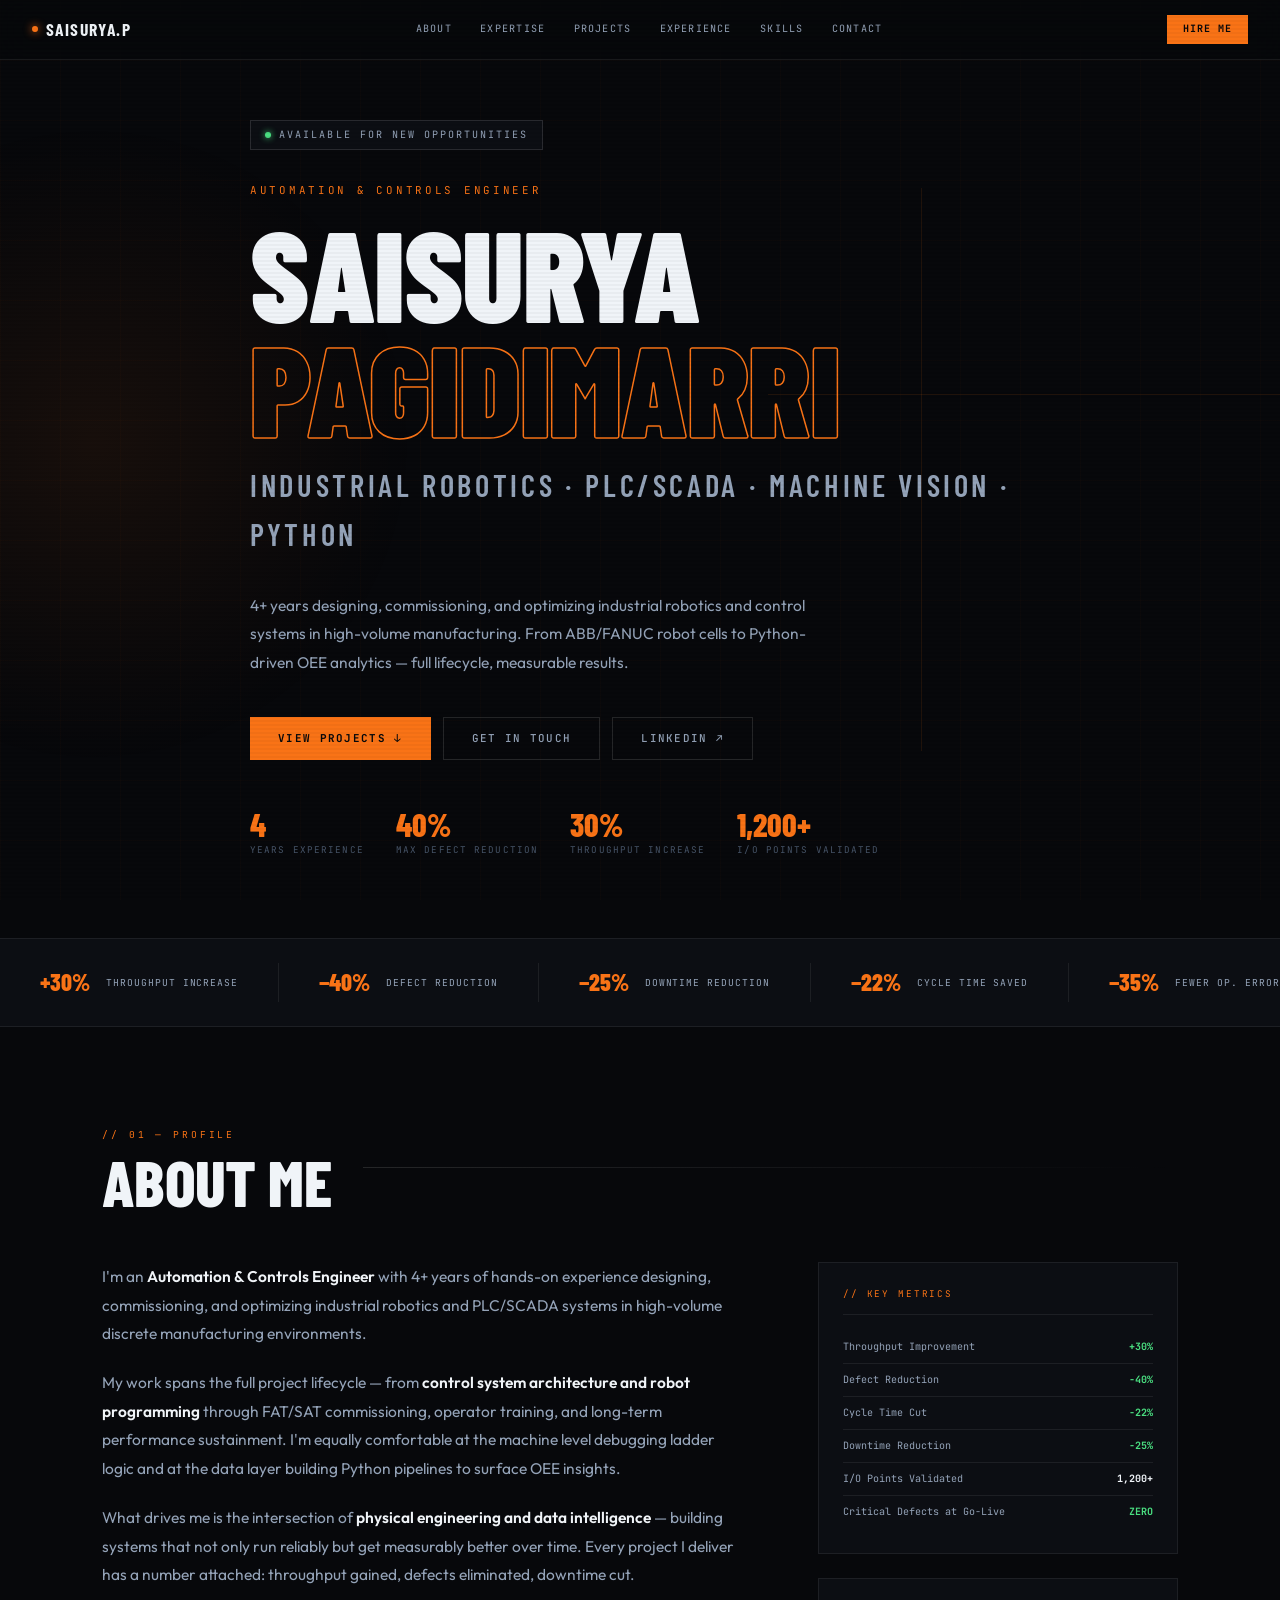
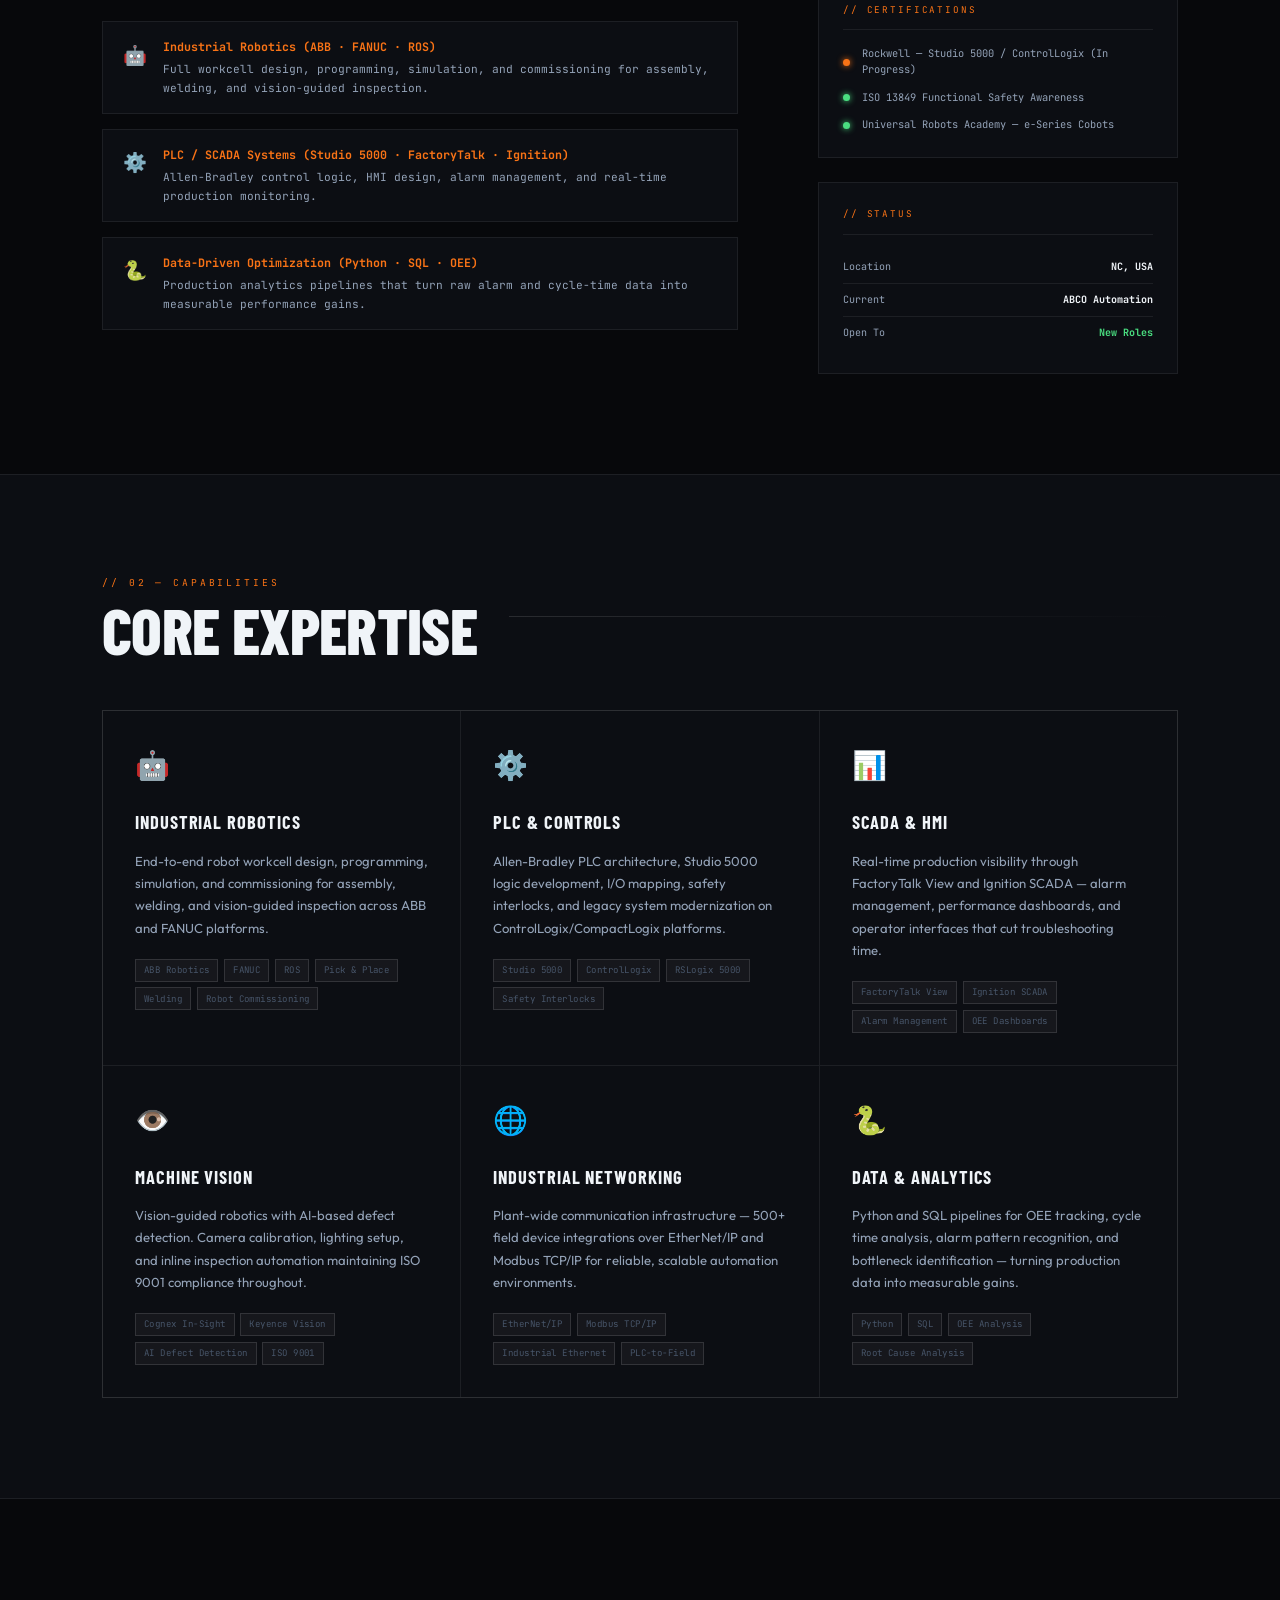
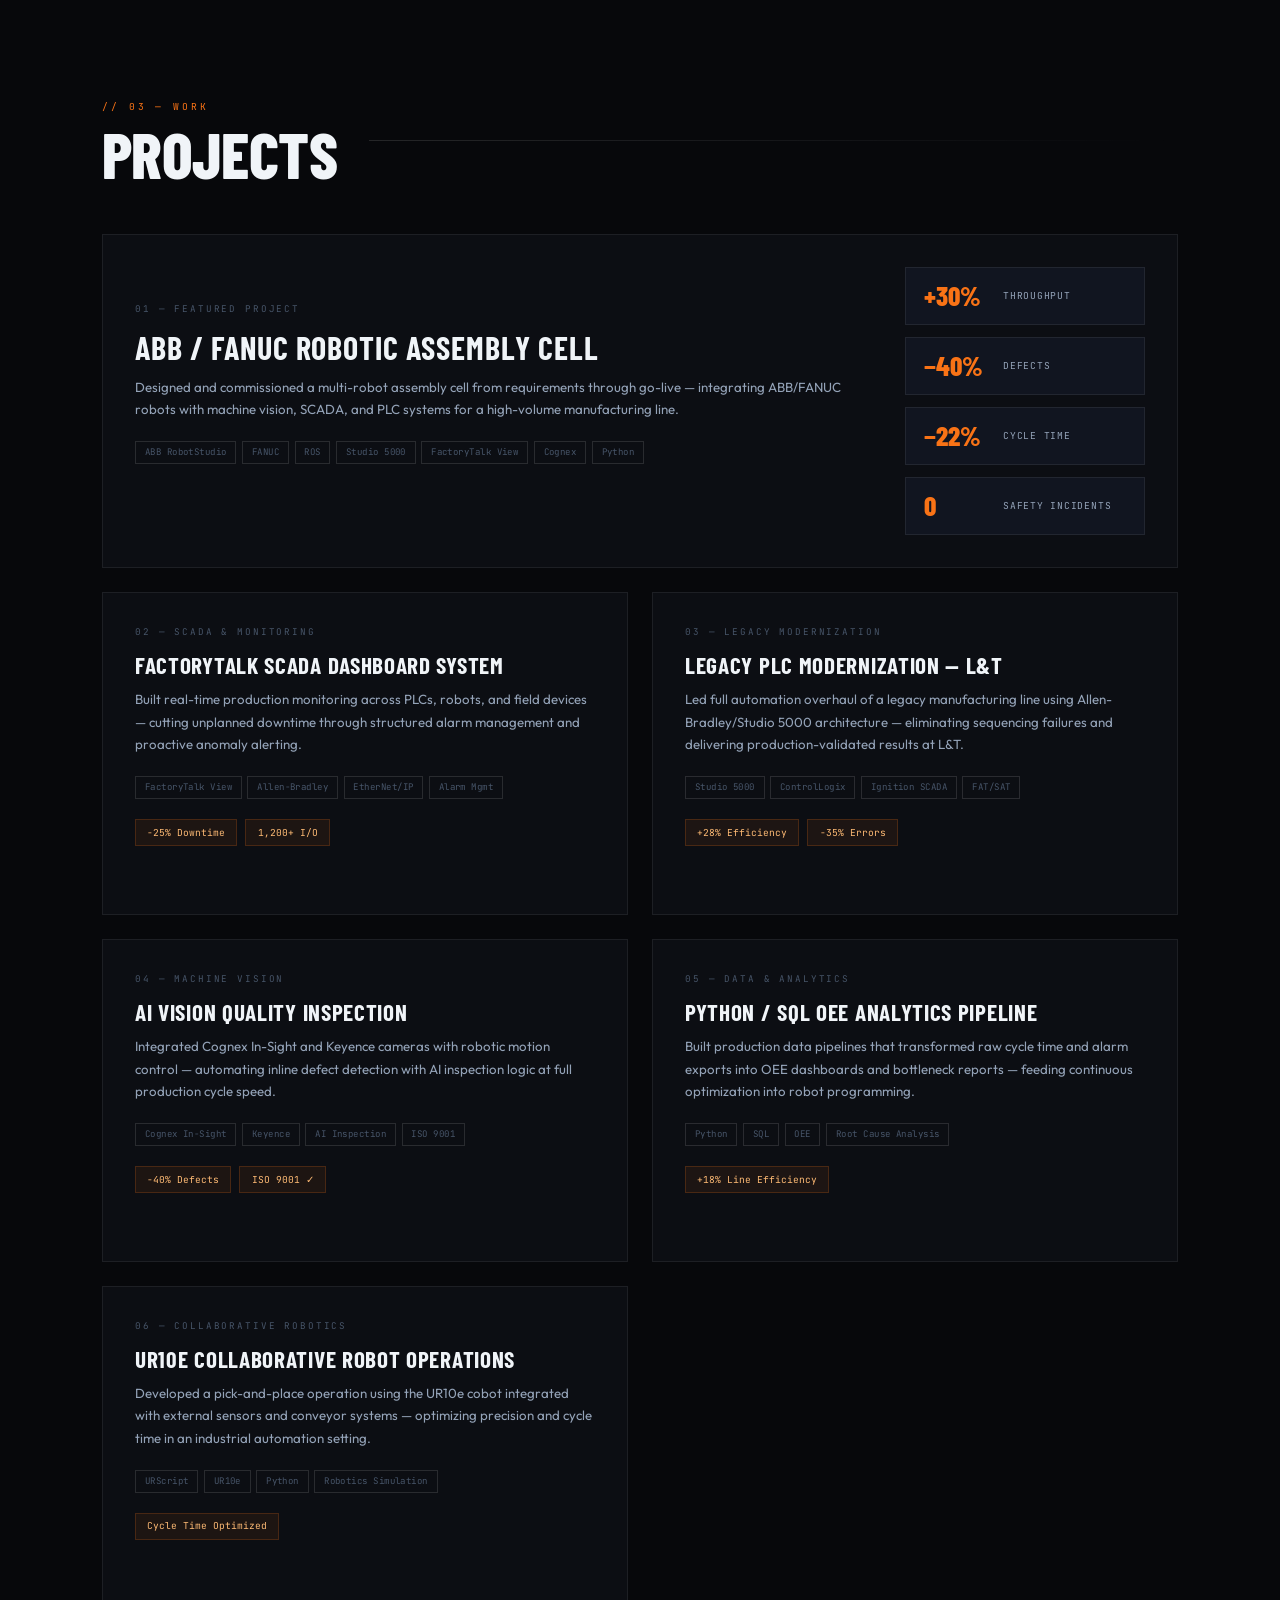
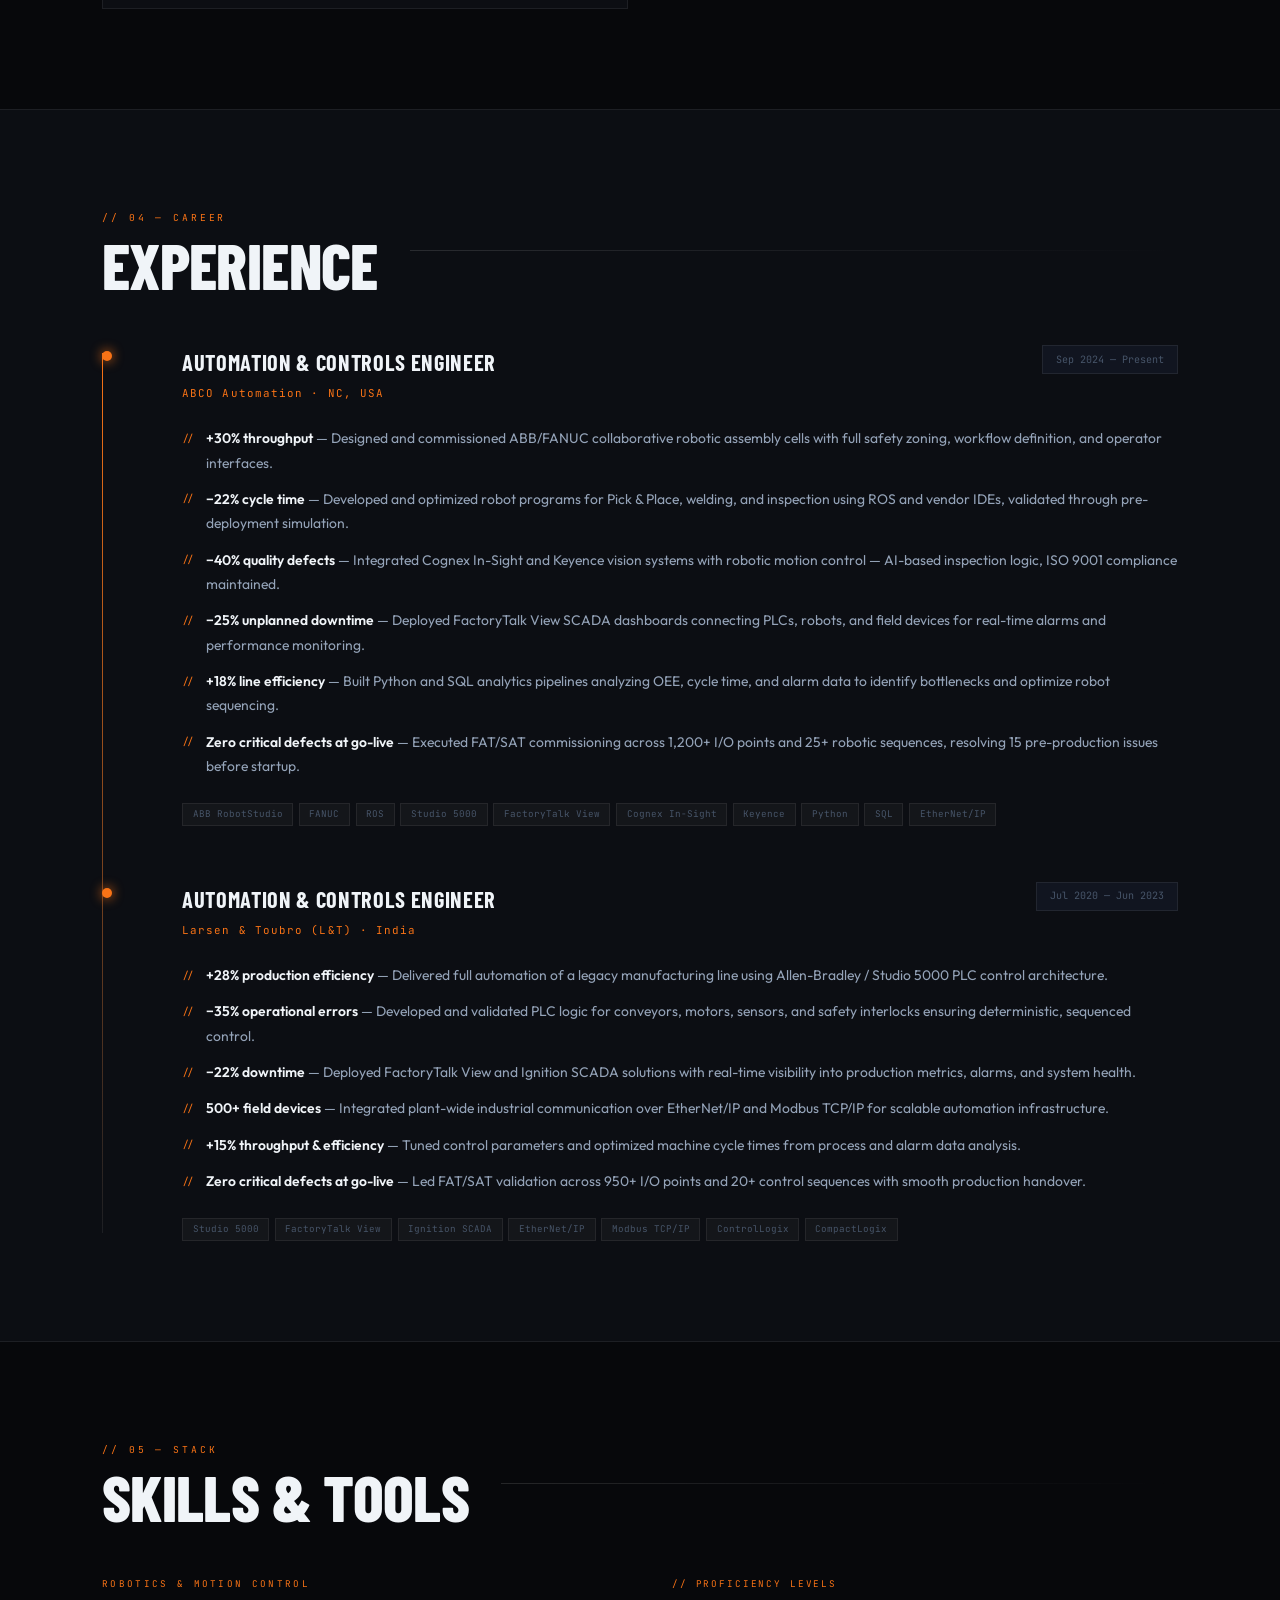
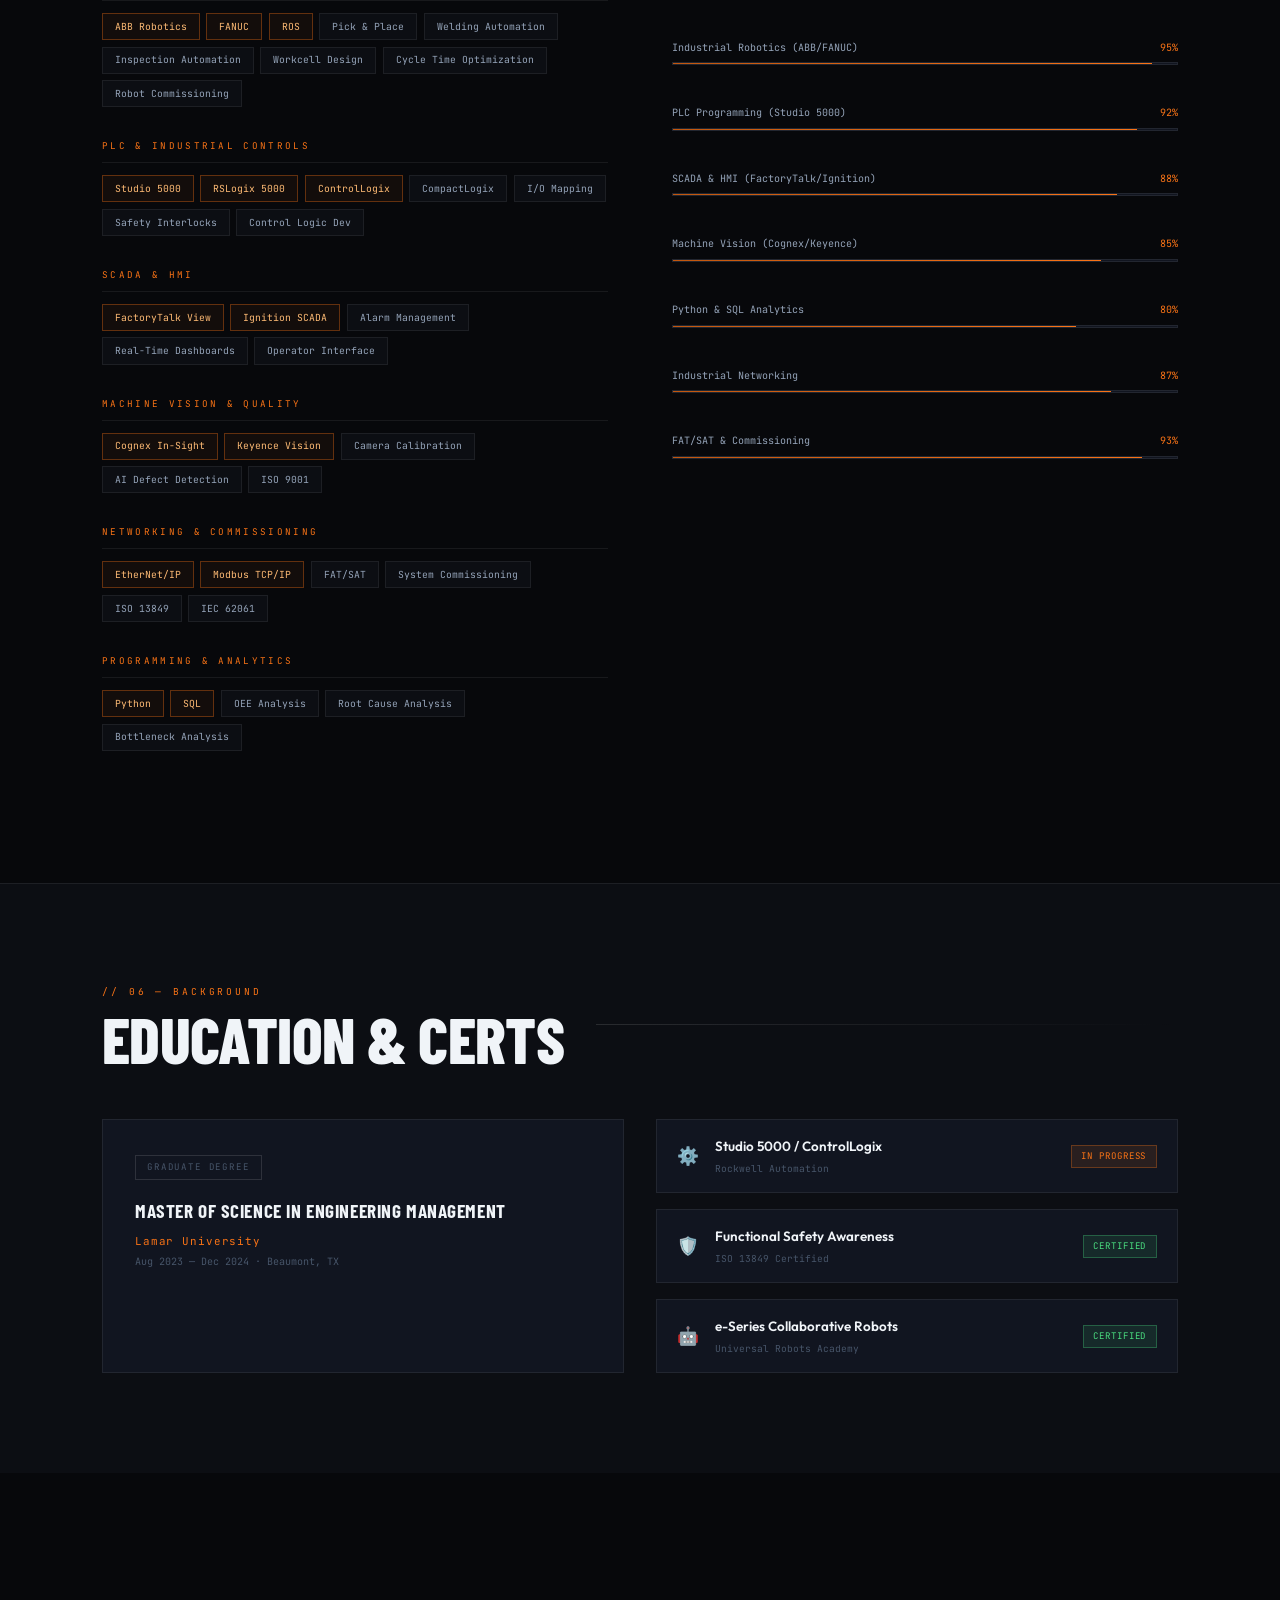
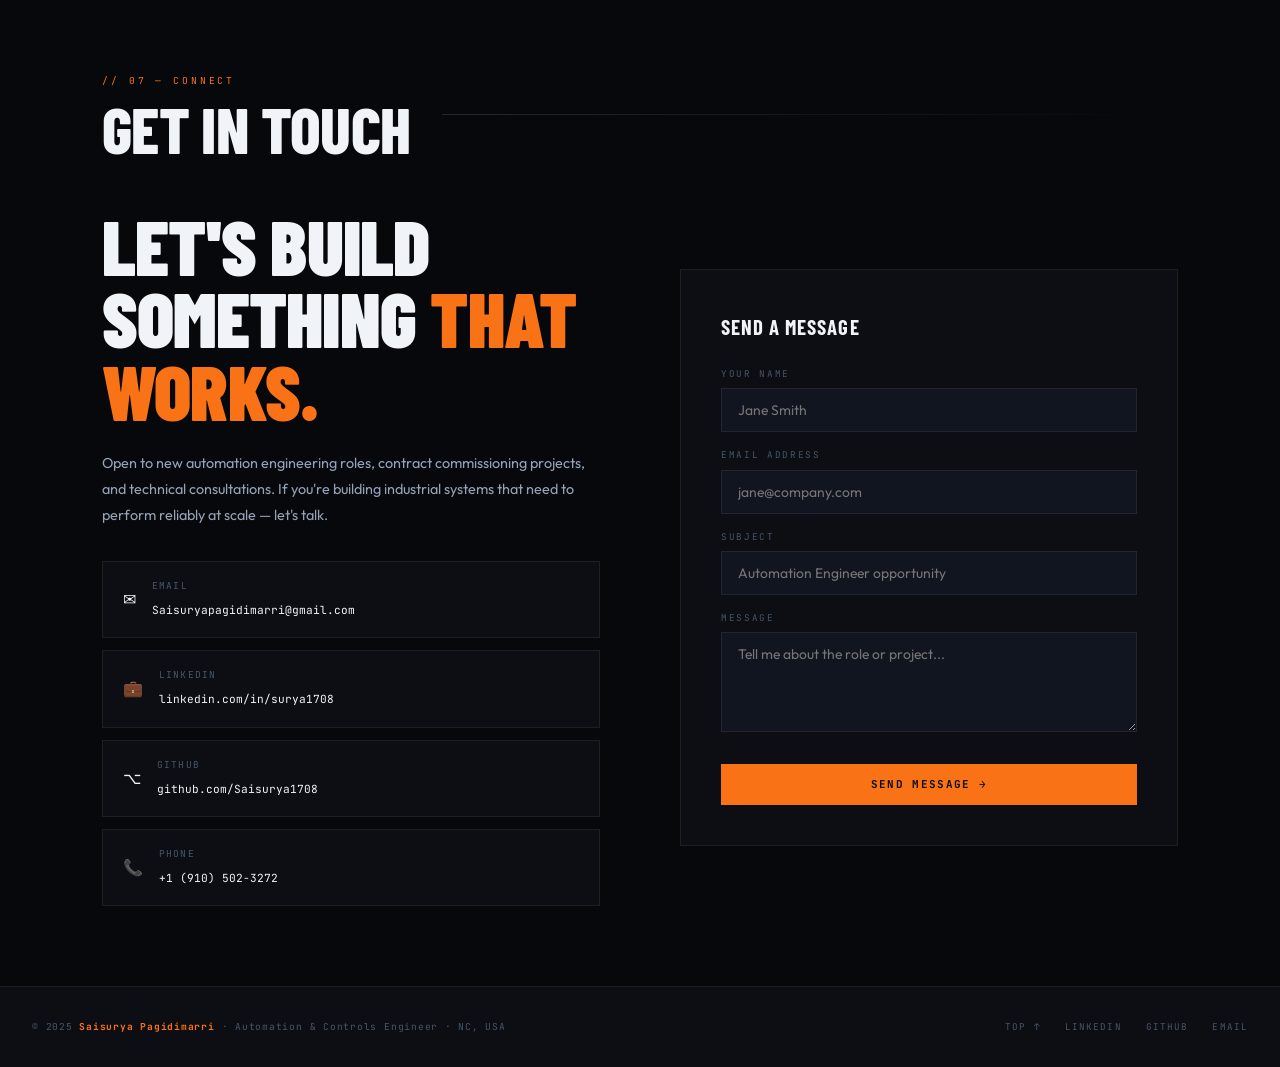
==== index.html @ 0fae312c "Add files via upload" ====
<!DOCTYPE html>
<html lang="en">
<head>
<meta charset="UTF-8">
<meta name="viewport" content="width=device-width, initial-scale=1.0">
<title>Saisurya Pagidimarri — Automation & Controls Engineer</title>
<link href="https://fonts.googleapis.com/css2?family=Barlow+Condensed:wght@300;400;600;700;800;900&family=Outfit:wght@300;400;500;600&family=JetBrains+Mono:wght@400;500;700&display=swap" rel="stylesheet">
<style>
:root{--bg:#07080b;--bg2:#0c0e13;--bg3:#111520;--border:rgba(255,255,255,0.07);--border2:rgba(255,255,255,0.12);--amber:#f97316;--amber-d:#c2570e;--amber-l:#fdba74;--cyan:#22d3ee;--green:#4ade80;--red:#f87171;--text:#f0f4f8;--text2:#94a3b8;--text3:#475569;--display:'Barlow Condensed',sans-serif;--body:'Outfit',sans-serif;--mono:'JetBrains Mono',monospace;--r:4px}
*,*::before,*::after{box-sizing:border-box;margin:0;padding:0}
html{scroll-behavior:smooth}
body{background:var(--bg);color:var(--text);font-family:var(--body);font-size:16px;line-height:1.6;overflow-x:hidden}
a{color:inherit;text-decoration:none}
body::after{content:'';position:fixed;inset:0;background:repeating-linear-gradient(0deg,transparent,transparent 2px,rgba(0,0,0,0.03) 2px,rgba(0,0,0,0.03) 4px);pointer-events:none;z-index:9999}
body::before{content:'';position:fixed;inset:0;background-image:linear-gradient(rgba(249,115,22,0.025) 1px,transparent 1px),linear-gradient(90deg,rgba(249,115,22,0.025) 1px,transparent 1px);background-size:60px 60px;pointer-events:none;z-index:0}

/* NAV */
.nav{position:fixed;top:0;left:0;right:0;z-index:1000;background:rgba(7,8,11,0.88);backdrop-filter:blur(16px);border-bottom:1px solid var(--border);padding:0 2rem;height:60px;display:flex;align-items:center;justify-content:space-between}
.nav-logo{font-family:var(--display);font-size:1.1rem;font-weight:700;letter-spacing:.08em;text-transform:uppercase;display:flex;align-items:center;gap:.5rem}
.nav-logo .dot{width:6px;height:6px;background:var(--amber);border-radius:50%;box-shadow:0 0 8px var(--amber);animation:pulse 2s infinite}
@keyframes pulse{0%,100%{opacity:1;box-shadow:0 0 8px var(--amber)}50%{opacity:.5;box-shadow:0 0 3px var(--amber)}}
.nav-links{display:flex;align-items:center;gap:.15rem;list-style:none}
.nav-links a{font-family:var(--mono);font-size:.63rem;letter-spacing:.12em;text-transform:uppercase;color:var(--text2);padding:.4rem .75rem;border:1px solid transparent;transition:all .2s}
.nav-links a:hover,.nav-links a.active{color:var(--amber);border-color:rgba(249,115,22,.3);background:rgba(249,115,22,.05)}
.nav-cta{font-family:var(--mono);font-size:.63rem;letter-spacing:.1em;text-transform:uppercase;padding:.4rem 1rem;background:var(--amber);color:var(--bg);font-weight:700;transition:background .2s}
.nav-cta:hover{background:var(--amber-l)}
.hamburger{display:none;flex-direction:column;gap:5px;cursor:pointer;padding:4px}
.hamburger span{display:block;width:22px;height:2px;background:var(--text2);transition:all .3s}

/* LAYOUT */
.section{position:relative;z-index:1}
.container{max-width:1140px;margin:0 auto;padding:0 2rem}

/* HERO */
#hero{min-height:100vh;display:flex;align-items:center;padding:120px 0 80px;position:relative;overflow:hidden}
.circuit-lines{position:absolute;inset:0;overflow:hidden;pointer-events:none}
.circuit-lines::before,.circuit-lines::after{content:'';position:absolute;background:var(--amber);opacity:.1}
.circuit-lines::before{width:1px;height:60%;right:28%;top:20%;animation:lg 3s ease-in-out infinite alternate}
.circuit-lines::after{height:1px;width:40%;right:0;top:42%;animation:lg2 4s ease-in-out infinite alternate}
@keyframes lg{from{height:20%;opacity:.05}to{height:60%;opacity:.14}}
@keyframes lg2{from{width:15%;opacity:.05}to{width:40%;opacity:.14}}
#hero::before{content:'';position:absolute;left:-20%;top:10%;width:700px;height:700px;background:radial-gradient(circle,rgba(249,115,22,.07) 0%,transparent 65%);pointer-events:none}
.hero-content{max-width:780px}
.hero-status{display:inline-flex;align-items:center;gap:.5rem;font-family:var(--mono);font-size:.63rem;letter-spacing:.2em;text-transform:uppercase;color:var(--text2);border:1px solid var(--border2);padding:.35rem .9rem;margin-bottom:2rem;background:var(--bg2);animation:fadeUp .6s ease both}
.status-dot{width:6px;height:6px;background:var(--green);border-radius:50%;box-shadow:0 0 6px var(--green);animation:pulse 2s infinite}
.hero-eyebrow{font-family:var(--mono);font-size:.68rem;letter-spacing:.25em;text-transform:uppercase;color:var(--amber);margin-bottom:1rem;animation:fadeUp .6s .1s ease both}
.hero-name{font-family:var(--display);font-size:clamp(3.8rem,10vw,8.5rem);font-weight:900;line-height:.9;letter-spacing:-.01em;text-transform:uppercase;margin-bottom:1rem;animation:fadeUp .6s .15s ease both}
.hero-name .outline{color:transparent;-webkit-text-stroke:1.5px var(--amber);display:block}
.hero-title{font-family:var(--display);font-size:clamp(1.2rem,3vw,1.9rem);font-weight:600;letter-spacing:.12em;text-transform:uppercase;color:var(--text2);margin-bottom:2rem;animation:fadeUp .6s .2s ease both}
.hero-desc{font-size:.97rem;color:var(--text2);max-width:560px;line-height:1.85;margin-bottom:2.5rem;animation:fadeUp .6s .25s ease both}
.hero-actions{display:flex;flex-wrap:wrap;gap:.75rem;margin-bottom:3rem;animation:fadeUp .6s .3s ease both}
.btn-primary{font-family:var(--mono);font-size:.68rem;letter-spacing:.12em;text-transform:uppercase;font-weight:700;padding:.75rem 1.75rem;background:var(--amber);color:var(--bg);border:none;cursor:pointer;transition:all .2s;display:inline-flex;align-items:center;gap:.5rem}
.btn-primary:hover{background:var(--amber-l);transform:translateY(-1px)}
.btn-outline{font-family:var(--mono);font-size:.68rem;letter-spacing:.12em;text-transform:uppercase;font-weight:500;padding:.75rem 1.75rem;background:transparent;color:var(--text2);border:1px solid var(--border2);cursor:pointer;transition:all .2s;display:inline-flex;align-items:center;gap:.5rem}
.btn-outline:hover{border-color:var(--amber);color:var(--amber)}
.hero-quick-stats{display:flex;flex-wrap:wrap;gap:2rem;animation:fadeUp .6s .35s ease both}
.quick-stat{display:flex;flex-direction:column}
.quick-stat .val{font-family:var(--display);font-size:2rem;font-weight:800;color:var(--amber);line-height:1}
.quick-stat .lbl{font-family:var(--mono);font-size:.58rem;letter-spacing:.12em;text-transform:uppercase;color:var(--text3);margin-top:.2rem}

/* TICKER */
.metrics-ticker{background:var(--bg2);border-top:1px solid var(--border);border-bottom:1px solid var(--border);padding:1.5rem 0;overflow:hidden;position:relative;z-index:1}
.ticker-track{display:flex;gap:0;animation:ticker 28s linear infinite;width:max-content}
.ticker-item{display:flex;align-items:center;gap:1rem;padding:0 2.5rem;border-right:1px solid var(--border);white-space:nowrap}
.ticker-item .t-val{font-family:var(--display);font-size:1.5rem;font-weight:800;color:var(--amber)}
.ticker-item .t-label{font-family:var(--mono);font-size:.6rem;letter-spacing:.1em;text-transform:uppercase;color:var(--text2)}
@keyframes ticker{from{transform:translateX(0)}to{transform:translateX(-50%)}}

/* SECTION CHROME */
.sec-header{margin-bottom:3rem;display:flex;align-items:flex-end;justify-content:space-between;gap:2rem;flex-wrap:wrap}
.sec-label{font-family:var(--mono);font-size:.6rem;letter-spacing:.3em;text-transform:uppercase;color:var(--amber);margin-bottom:.5rem}
.sec-title{font-family:var(--display);font-size:clamp(2.2rem,5vw,4rem);font-weight:800;text-transform:uppercase;letter-spacing:-.01em;line-height:1}
.sec-rule{flex:1;height:1px;background:linear-gradient(to right,var(--border2),transparent);min-width:40px;align-self:center;margin-bottom:.3rem}

/* ABOUT */
#about{padding:100px 0}
.about-grid{display:grid;grid-template-columns:1fr 360px;gap:5rem;align-items:start}
.about-body p{color:var(--text2);line-height:1.85;font-size:.97rem;margin-bottom:1.25rem}
.about-body p strong{color:var(--text);font-weight:600}
.about-highlights{display:flex;flex-direction:column;gap:.9rem;margin-top:2rem}
.highlight-item{display:flex;align-items:flex-start;gap:1rem;padding:1rem 1.25rem;border:1px solid var(--border);background:var(--bg2);transition:border-color .2s}
.highlight-item:hover{border-color:rgba(249,115,22,.3)}
.h-icon{font-size:1.2rem;flex-shrink:0;margin-top:.1rem}
.h-text{font-family:var(--mono);font-size:.7rem;color:var(--text2);line-height:1.65}
.h-text strong{color:var(--amber);display:block;margin-bottom:.2rem;font-size:.73rem}
.about-sidebar{display:flex;flex-direction:column;gap:1.5rem}
.sidebar-card{border:1px solid var(--border);background:var(--bg2);padding:1.5rem}
.sidebar-card-title{font-family:var(--mono);font-size:.58rem;letter-spacing:.2em;text-transform:uppercase;color:var(--amber);margin-bottom:1rem;padding-bottom:.75rem;border-bottom:1px solid var(--border)}
.sidebar-stat-row{display:flex;justify-content:space-between;align-items:center;padding:.5rem 0;border-bottom:1px solid var(--border)}
.sidebar-stat-row:last-child{border-bottom:none}
.stat-name{font-family:var(--mono);font-size:.63rem;color:var(--text2)}
.stat-val{font-family:var(--mono);font-size:.63rem;color:var(--text);font-weight:700}
.stat-val.good{color:var(--green)}
.cert-list{display:flex;flex-direction:column;gap:.75rem}
.cert-item{display:flex;align-items:center;gap:.75rem;font-family:var(--mono);font-size:.65rem;color:var(--text2);line-height:1.5}
.cert-dot{width:7px;height:7px;border-radius:50%;flex-shrink:0}
.cert-dot.live{background:var(--green);box-shadow:0 0 6px var(--green)}
.cert-dot.pending{background:var(--amber);box-shadow:0 0 6px var(--amber);animation:pulse 2s infinite}

/* EXPERTISE */
#expertise{padding:100px 0;background:var(--bg2);border-top:1px solid var(--border);border-bottom:1px solid var(--border)}
.expertise-grid{display:grid;grid-template-columns:repeat(3,1fr);gap:1px;background:var(--border);border:1px solid var(--border)}
.exp-card{background:var(--bg2);padding:2rem;transition:background .3s;position:relative;overflow:hidden;cursor:default}
.exp-card::before{content:'';position:absolute;top:0;left:0;right:0;height:2px;background:var(--amber);transform:scaleX(0);transform-origin:left;transition:transform .4s ease}
.exp-card:hover{background:var(--bg3)}
.exp-card:hover::before{transform:scaleX(1)}
.exp-icon{font-size:1.75rem;margin-bottom:1.25rem;display:block}
.exp-title{font-family:var(--display);font-size:1.15rem;font-weight:700;letter-spacing:.05em;text-transform:uppercase;margin-bottom:.75rem;color:var(--text)}
.exp-body{font-size:.82rem;color:var(--text2);line-height:1.7;margin-bottom:1.25rem}
.exp-tags{display:flex;flex-wrap:wrap;gap:.35rem}
.etag{font-family:var(--mono);font-size:.57rem;letter-spacing:.05em;padding:.2rem .5rem;background:rgba(255,255,255,.04);border:1px solid var(--border2);color:var(--text3);transition:all .2s}
.exp-card:hover .etag{border-color:rgba(249,115,22,.25);color:var(--amber-l)}

/* PROJECTS */
#projects{padding:100px 0}
.projects-grid{display:grid;grid-template-columns:repeat(2,1fr);gap:1.5rem}
.projects-grid .proj-featured{grid-column:1/-1}
.proj-card{border:1px solid var(--border);background:var(--bg2);overflow:hidden;cursor:pointer;transition:border-color .3s,transform .3s;position:relative}
.proj-card:hover{border-color:rgba(249,115,22,.4);transform:translateY(-2px)}
.proj-card-inner{padding:2rem}
.proj-featured .proj-card-inner{display:grid;grid-template-columns:1fr 240px;gap:3rem;align-items:center}
.proj-num{font-family:var(--mono);font-size:.58rem;letter-spacing:.2em;text-transform:uppercase;color:var(--text3);margin-bottom:.75rem}
.proj-title{font-family:var(--display);font-size:1.45rem;font-weight:700;text-transform:uppercase;letter-spacing:.03em;margin-bottom:.6rem;color:var(--text);line-height:1.15}
.proj-featured .proj-title{font-size:2rem}
.proj-desc{font-size:.83rem;color:var(--text2);line-height:1.7;margin-bottom:1.25rem}
.proj-tags{display:flex;flex-wrap:wrap;gap:.35rem;margin-bottom:1.25rem}
.ptag{font-family:var(--mono);font-size:.57rem;padding:.2rem .55rem;border:1px solid var(--border2);color:var(--text3);letter-spacing:.05em}
.proj-metrics{display:flex;flex-wrap:wrap;gap:.5rem}
.pmetric{font-family:var(--mono);font-size:.6rem;padding:.3rem .7rem;background:rgba(249,115,22,.07);border:1px solid rgba(249,115,22,.2);color:var(--amber-l)}
.proj-arrow{font-family:var(--mono);font-size:.63rem;color:var(--amber);display:flex;align-items:center;gap:.4rem;margin-top:1.25rem;opacity:0;transition:opacity .2s,gap .2s}
.proj-card:hover .proj-arrow{opacity:1;gap:.7rem}
.proj-featured-stats{display:flex;flex-direction:column;gap:.75rem}
.feat-stat{padding:.9rem 1.1rem;border:1px solid var(--border);background:var(--bg3);display:flex;align-items:center;gap:.9rem}
.feat-stat .fs-val{font-family:var(--display);font-size:1.7rem;font-weight:800;color:var(--amber);line-height:1;min-width:65px}
.feat-stat .fs-label{font-family:var(--mono);font-size:.6rem;letter-spacing:.08em;text-transform:uppercase;color:var(--text2)}

/* MODAL */
.modal-overlay{position:fixed;inset:0;background:rgba(7,8,11,.92);backdrop-filter:blur(8px);z-index:2000;display:flex;align-items:center;justify-content:center;padding:2rem;opacity:0;pointer-events:none;transition:opacity .3s}
.modal-overlay.open{opacity:1;pointer-events:all}
.modal{background:var(--bg2);border:1px solid var(--border2);max-width:800px;width:100%;max-height:90vh;overflow-y:auto;position:relative;transform:translateY(20px);transition:transform .3s}
.modal-overlay.open .modal{transform:translateY(0)}
.modal-header{padding:2rem 2rem 1.5rem;border-bottom:1px solid var(--border);position:sticky;top:0;background:var(--bg2);z-index:10;display:flex;align-items:flex-start;justify-content:space-between;gap:1rem}
.modal-close{font-family:var(--mono);font-size:.63rem;letter-spacing:.1em;text-transform:uppercase;color:var(--text2);background:transparent;border:1px solid var(--border2);padding:.4rem .8rem;cursor:pointer;transition:all .2s;flex-shrink:0}
.modal-close:hover{border-color:var(--amber);color:var(--amber)}
.modal-body{padding:2rem}
.modal-section{margin-bottom:2rem}
.modal-section-label{font-family:var(--mono);font-size:.58rem;letter-spacing:.25em;text-transform:uppercase;color:var(--amber);margin-bottom:.75rem;padding-bottom:.5rem;border-bottom:1px solid var(--border)}
.modal-section p{font-size:.86rem;color:var(--text2);line-height:1.85}
.modal-section ul{list-style:none;display:flex;flex-direction:column;gap:.6rem}
.modal-section ul li{font-size:.84rem;color:var(--text2);line-height:1.72;padding-left:1.25rem;position:relative}
.modal-section ul li::before{content:'▸';position:absolute;left:0;color:var(--amber);font-size:.73rem}
.modal-section ul li strong{color:var(--text)}
.modal-metrics{display:flex;flex-wrap:wrap;gap:.75rem}
.m-metric{padding:.75rem 1.2rem;border:1px solid var(--border);background:var(--bg3);text-align:center}
.m-metric .mv{font-family:var(--display);font-size:1.75rem;font-weight:800;color:var(--amber);line-height:1;display:block}
.m-metric .ml{font-family:var(--mono);font-size:.57rem;letter-spacing:.08em;text-transform:uppercase;color:var(--text2);margin-top:.3rem;display:block}
.modal-tags{display:flex;flex-wrap:wrap;gap:.4rem}
.mtag{font-family:var(--mono);font-size:.6rem;padding:.3rem .7rem;border:1px solid rgba(249,115,22,.25);color:var(--amber-l);background:rgba(249,115,22,.05)}

/* EXPERIENCE */
#experience{padding:100px 0;background:var(--bg2);border-top:1px solid var(--border);border-bottom:1px solid var(--border)}
.exp-timeline{position:relative;padding-left:2rem}
.exp-timeline::before{content:'';position:absolute;left:0;top:8px;bottom:8px;width:1px;background:linear-gradient(to bottom,var(--amber),var(--border))}
.exp-entry{position:relative;margin-bottom:3.5rem;padding-left:3rem}
.exp-entry:last-child{margin-bottom:0}
.exp-entry::before{content:'';position:absolute;left:-2rem;top:.4rem;width:10px;height:10px;background:var(--amber);border-radius:50%;box-shadow:0 0 12px var(--amber)}
.exp-entry-header{display:flex;align-items:flex-start;justify-content:space-between;gap:2rem;flex-wrap:wrap;margin-bottom:1.5rem}
.exp-role{font-family:var(--display);font-size:1.4rem;font-weight:700;text-transform:uppercase;letter-spacing:.03em;color:var(--text)}
.exp-company{font-family:var(--mono);font-size:.68rem;color:var(--amber);letter-spacing:.1em;margin-top:.25rem}
.exp-period{font-family:var(--mono);font-size:.63rem;color:var(--text3);white-space:nowrap;padding:.35rem .8rem;border:1px solid var(--border);background:var(--bg3);align-self:flex-start}
.exp-bullets{list-style:none;display:flex;flex-direction:column;gap:.75rem;margin-bottom:1.5rem}
.exp-bullets li{font-size:.87rem;color:var(--text2);line-height:1.75;padding-left:1.5rem;position:relative}
.exp-bullets li::before{content:'//';position:absolute;left:0;color:var(--amber);font-family:var(--mono);font-size:.63rem;top:.22rem}
.exp-bullets li strong{color:var(--text);font-weight:600}
.exp-tools{display:flex;flex-wrap:wrap;gap:.35rem}
.etool{font-family:var(--mono);font-size:.58rem;padding:.2rem .6rem;background:rgba(255,255,255,.03);border:1px solid var(--border);color:var(--text3)}

/* SKILLS */
#skills{padding:100px 0}
.skills-layout{display:grid;grid-template-columns:1fr 1fr;gap:4rem}
.skill-group{margin-bottom:2rem}
.skill-group-title{font-family:var(--mono);font-size:.58rem;letter-spacing:.25em;text-transform:uppercase;color:var(--amber);margin-bottom:.75rem;padding-bottom:.5rem;border-bottom:1px solid var(--border)}
.skill-pills{display:flex;flex-wrap:wrap;gap:.4rem}
.spill{font-family:var(--mono);font-size:.61rem;padding:.3rem .75rem;border:1px solid var(--border);color:var(--text2);background:var(--bg2);transition:all .2s;cursor:default}
.spill:hover,.spill.core{border-color:rgba(249,115,22,.35);color:var(--amber-l);background:rgba(249,115,22,.05)}
.skills-right{display:flex;flex-direction:column;gap:1.5rem}
.bar-skill{}
.bar-label{display:flex;justify-content:space-between;font-family:var(--mono);font-size:.63rem;color:var(--text2);margin-bottom:.4rem}
.bar-label span{color:var(--amber)}
.bar-track{height:3px;background:var(--bg3);border:1px solid var(--border);overflow:hidden}
.bar-fill{height:100%;background:linear-gradient(to right,var(--amber-d),var(--amber));width:0;transition:width 1.5s cubic-bezier(.22,1,.36,1)}

/* EDUCATION */
#education{padding:100px 0;background:var(--bg2);border-top:1px solid var(--border)}
.edu-grid{display:grid;grid-template-columns:1fr 1fr;gap:2rem}
.edu-card{border:1px solid var(--border);background:var(--bg3);padding:2rem;transition:border-color .3s}
.edu-card:hover{border-color:rgba(249,115,22,.3)}
.edu-badge{font-family:var(--mono);font-size:.57rem;letter-spacing:.2em;text-transform:uppercase;padding:.25rem .7rem;border:1px solid var(--border2);color:var(--text3);display:inline-block;margin-bottom:1rem}
.edu-degree{font-family:var(--display);font-size:1.2rem;font-weight:700;text-transform:uppercase;letter-spacing:.03em;margin-bottom:.4rem}
.edu-school{font-family:var(--mono);font-size:.68rem;color:var(--amber);letter-spacing:.08em;margin-bottom:.25rem}
.edu-date{font-family:var(--mono);font-size:.63rem;color:var(--text3)}
.cert-cards{display:flex;flex-direction:column;gap:1rem}
.cert-card{display:flex;align-items:center;gap:1rem;border:1px solid var(--border);padding:1rem 1.25rem;background:var(--bg3);transition:border-color .3s}
.cert-card:hover{border-color:rgba(249,115,22,.3)}
.cert-icon{font-size:1.1rem;flex-shrink:0}
.cert-info{flex:1}
.cert-name{font-size:.84rem;font-weight:600;color:var(--text);margin-bottom:.2rem}
.cert-meta{font-family:var(--mono);font-size:.6rem;color:var(--text3)}
.cert-status{font-family:var(--mono);font-size:.57rem;letter-spacing:.1em;text-transform:uppercase;padding:.2rem .6rem}
.cert-status.live{background:rgba(74,222,128,.1);border:1px solid rgba(74,222,128,.3);color:var(--green)}
.cert-status.in-progress{background:rgba(249,115,22,.1);border:1px solid rgba(249,115,22,.3);color:var(--amber)}

/* CONTACT */
#contact{padding:100px 0 80px}
.contact-grid{display:grid;grid-template-columns:1fr 1fr;gap:5rem;align-items:center}
.contact-headline{font-family:var(--display);font-size:clamp(2.8rem,6vw,4.8rem);font-weight:900;text-transform:uppercase;line-height:.95;letter-spacing:-.01em;margin-bottom:1.5rem}
.contact-headline .hl{color:var(--amber)}
.contact-body{font-size:.9rem;color:var(--text2);line-height:1.8;margin-bottom:2rem}
.contact-links{display:flex;flex-direction:column;gap:.75rem}
.contact-link{display:flex;align-items:center;gap:1rem;padding:1rem 1.25rem;border:1px solid var(--border);background:var(--bg2);transition:all .2s}
.contact-link:hover{border-color:rgba(249,115,22,.4);background:rgba(249,115,22,.04)}
.cl-icon{font-size:1rem;flex-shrink:0}
.cl-label{font-family:var(--mono);font-size:.6rem;letter-spacing:.12em;text-transform:uppercase;color:var(--text3);display:block;margin-bottom:.15rem}
.cl-val{font-family:var(--mono);font-size:.7rem;color:var(--text)}
.cl-arrow{margin-left:auto;color:var(--amber);opacity:0;transition:opacity .2s;font-size:.85rem}
.contact-link:hover .cl-arrow{opacity:1}
.contact-right{border:1px solid var(--border);background:var(--bg2);padding:2.5rem}
.contact-form-title{font-family:var(--display);font-size:1.3rem;font-weight:700;text-transform:uppercase;letter-spacing:.05em;margin-bottom:1.5rem}
.form-row{margin-bottom:1rem}
.form-row label{font-family:var(--mono);font-size:.58rem;letter-spacing:.18em;text-transform:uppercase;color:var(--text3);display:block;margin-bottom:.4rem}
.form-row input,.form-row textarea{width:100%;background:var(--bg3);border:1px solid var(--border);color:var(--text);font-family:var(--body);font-size:.87rem;padding:.75rem 1rem;outline:none;transition:border-color .2s;resize:vertical}
.form-row input:focus,.form-row textarea:focus{border-color:rgba(249,115,22,.4)}
.form-row textarea{min-height:100px}
.form-submit{width:100%;font-family:var(--mono);font-size:.68rem;letter-spacing:.12em;text-transform:uppercase;font-weight:700;padding:.85rem;background:var(--amber);color:var(--bg);border:none;cursor:pointer;transition:background .2s;margin-top:.5rem}
.form-submit:hover{background:var(--amber-l)}

/* FOOTER */
footer{border-top:1px solid var(--border);padding:2rem;display:flex;align-items:center;justify-content:space-between;flex-wrap:wrap;gap:1rem;background:var(--bg2);position:relative;z-index:1}
.footer-left{font-family:var(--mono);font-size:.6rem;color:var(--text3);letter-spacing:.08em}
.footer-left strong{color:var(--amber)}
.footer-right{display:flex;gap:1.5rem}
.footer-right a{font-family:var(--mono);font-size:.58rem;letter-spacing:.12em;text-transform:uppercase;color:var(--text3);transition:color .2s}
.footer-right a:hover{color:var(--amber)}

/* ANIMATIONS */
@keyframes fadeUp{from{opacity:0;transform:translateY(24px)}to{opacity:1;transform:translateY(0)}}
.reveal{opacity:0;transform:translateY(30px);transition:opacity .7s ease,transform .7s ease}
.reveal.visible{opacity:1;transform:translateY(0)}
.reveal-delay-1{transition-delay:.12s}
.reveal-delay-2{transition-delay:.24s}
.reveal-delay-3{transition-delay:.36s}
.reveal-delay-4{transition-delay:.48s}
.reveal-delay-5{transition-delay:.6s}

/* RESPONSIVE */
@media(max-width:960px){
  .nav-links{display:none}
  .nav-links.open{display:flex;flex-direction:column;position:fixed;top:60px;left:0;right:0;background:var(--bg2);border-bottom:1px solid var(--border);padding:1rem;gap:.25rem}
  .hamburger{display:flex}
  .about-grid,.contact-grid,.edu-grid,.skills-layout{grid-template-columns:1fr;gap:2.5rem}
  .expertise-grid{grid-template-columns:1fr 1fr}
  .projects-grid{grid-template-columns:1fr}
  .proj-featured .proj-card-inner{grid-template-columns:1fr}
  .proj-featured-stats{flex-direction:row;flex-wrap:wrap}
  .feat-stat{flex:1;min-width:110px}
  .about-sidebar{order:-1}
  .modal{max-height:100vh}
}
@media(max-width:600px){
  .expertise-grid{grid-template-columns:1fr}
  .hero-quick-stats{gap:1.2rem}
  .sec-title{font-size:2.2rem}
}
::-webkit-scrollbar{width:4px}
::-webkit-scrollbar-track{background:var(--bg)}
::-webkit-scrollbar-thumb{background:var(--amber-d)}
</style>
</head>
<body>

<nav class="nav">
  <div class="nav-logo"><span class="dot"></span>Saisurya.P</div>
  <ul class="nav-links" id="navLinks">
    <a href="#about">About</a>
    <a href="#expertise">Expertise</a>
    <a href="#projects">Projects</a>
    <a href="#experience">Experience</a>
    <a href="#skills">Skills</a>
    <a href="#contact">Contact</a>
  </ul>
  <a href="mailto:Saisuryapagidimarri@gmail.com" class="nav-cta">Hire Me</a>
  <div class="hamburger" id="hamburger" onclick="toggleNav()"><span></span><span></span><span></span></div>
</nav>

<section id="hero" class="section">
  <div class="circuit-lines"></div>
  <div class="container">
    <div class="hero-content">
      <div class="hero-status"><span class="status-dot"></span>Available for new opportunities</div>
      <div class="hero-eyebrow">Automation &amp; Controls Engineer</div>
      <h1 class="hero-name">Saisurya<span class="outline">Pagidimarri</span></h1>
      <div class="hero-title">Industrial Robotics · PLC/SCADA · Machine Vision · Python</div>
      <p class="hero-desc">4+ years designing, commissioning, and optimizing industrial robotics and control systems in high-volume manufacturing. From ABB/FANUC robot cells to Python-driven OEE analytics — full lifecycle, measurable results.</p>
      <div class="hero-actions">
        <a href="#projects" class="btn-primary">View Projects ↓</a>
        <a href="#contact" class="btn-outline">Get In Touch</a>
        <a href="https://www.linkedin.com/in/surya1708" target="_blank" class="btn-outline">LinkedIn ↗</a>
      </div>
      <div class="hero-quick-stats">
        <div class="quick-stat"><span class="val" data-count="4">0</span><span class="lbl">Years Experience</span></div>
        <div class="quick-stat"><span class="val" data-count="40" data-suffix="%">0</span><span class="lbl">Max Defect Reduction</span></div>
        <div class="quick-stat"><span class="val" data-count="30" data-suffix="%">0</span><span class="lbl">Throughput Increase</span></div>
        <div class="quick-stat"><span class="val" data-count="1200" data-suffix="+">0</span><span class="lbl">I/O Points Validated</span></div>
      </div>
    </div>
  </div>
</section>

<div class="metrics-ticker">
  <div class="ticker-track">
    <div class="ticker-item"><span class="t-val">+30%</span><span class="t-label">Throughput Increase</span></div>
    <div class="ticker-item"><span class="t-val">−40%</span><span class="t-label">Defect Reduction</span></div>
    <div class="ticker-item"><span class="t-val">−25%</span><span class="t-label">Downtime Reduction</span></div>
    <div class="ticker-item"><span class="t-val">−22%</span><span class="t-label">Cycle Time Saved</span></div>
    <div class="ticker-item"><span class="t-val">−35%</span><span class="t-label">Fewer Op. Errors</span></div>
    <div class="ticker-item"><span class="t-val">+28%</span><span class="t-label">Production Efficiency</span></div>
    <div class="ticker-item"><span class="t-val">1,200+</span><span class="t-label">I/O Points Validated</span></div>
    <div class="ticker-item"><span class="t-val">500+</span><span class="t-label">Field Devices Integrated</span></div>
    <div class="ticker-item"><span class="t-val">ZERO</span><span class="t-label">Critical Defects at Go-Live</span></div>
    <div class="ticker-item"><span class="t-val">+30%</span><span class="t-label">Throughput Increase</span></div>
    <div class="ticker-item"><span class="t-val">−40%</span><span class="t-label">Defect Reduction</span></div>
    <div class="ticker-item"><span class="t-val">−25%</span><span class="t-label">Downtime Reduction</span></div>
    <div class="ticker-item"><span class="t-val">−22%</span><span class="t-label">Cycle Time Saved</span></div>
    <div class="ticker-item"><span class="t-val">−35%</span><span class="t-label">Fewer Op. Errors</span></div>
    <div class="ticker-item"><span class="t-val">+28%</span><span class="t-label">Production Efficiency</span></div>
    <div class="ticker-item"><span class="t-val">1,200+</span><span class="t-label">I/O Points Validated</span></div>
    <div class="ticker-item"><span class="t-val">500+</span><span class="t-label">Field Devices Integrated</span></div>
    <div class="ticker-item"><span class="t-val">ZERO</span><span class="t-label">Critical Defects at Go-Live</span></div>
  </div>
</div>

<section id="about" class="section">
  <div class="container">
    <div class="sec-header reveal"><div><div class="sec-label">// 01 — Profile</div><div class="sec-title">About Me</div></div><div class="sec-rule"></div></div>
    <div class="about-grid">
      <div class="about-body reveal">
        <p>I'm an <strong>Automation & Controls Engineer</strong> with 4+ years of hands-on experience designing, commissioning, and optimizing industrial robotics and PLC/SCADA systems in high-volume discrete manufacturing environments.</p>
        <p>My work spans the full project lifecycle — from <strong>control system architecture and robot programming</strong> through FAT/SAT commissioning, operator training, and long-term performance sustainment. I'm equally comfortable at the machine level debugging ladder logic and at the data layer building Python pipelines to surface OEE insights.</p>
        <p>What drives me is the intersection of <strong>physical engineering and data intelligence</strong> — building systems that not only run reliably but get measurably better over time. Every project I deliver has a number attached: throughput gained, defects eliminated, downtime cut.</p>
        <div class="about-highlights">
          <div class="highlight-item reveal reveal-delay-1"><span class="h-icon">🤖</span><div class="h-text"><strong>Industrial Robotics (ABB · FANUC · ROS)</strong>Full workcell design, programming, simulation, and commissioning for assembly, welding, and vision-guided inspection.</div></div>
          <div class="highlight-item reveal reveal-delay-2"><span class="h-icon">⚙️</span><div class="h-text"><strong>PLC / SCADA Systems (Studio 5000 · FactoryTalk · Ignition)</strong>Allen-Bradley control logic, HMI design, alarm management, and real-time production monitoring.</div></div>
          <div class="highlight-item reveal reveal-delay-3"><span class="h-icon">🐍</span><div class="h-text"><strong>Data-Driven Optimization (Python · SQL · OEE)</strong>Production analytics pipelines that turn raw alarm and cycle-time data into measurable performance gains.</div></div>
        </div>
      </div>
      <div class="about-sidebar reveal reveal-delay-2">
        <div class="sidebar-card">
          <div class="sidebar-card-title">// Key Metrics</div>
          <div class="sidebar-stat-row"><span class="stat-name">Throughput Improvement</span><span class="stat-val good">+30%</span></div>
          <div class="sidebar-stat-row"><span class="stat-name">Defect Reduction</span><span class="stat-val good">−40%</span></div>
          <div class="sidebar-stat-row"><span class="stat-name">Cycle Time Cut</span><span class="stat-val good">−22%</span></div>
          <div class="sidebar-stat-row"><span class="stat-name">Downtime Reduction</span><span class="stat-val good">−25%</span></div>
          <div class="sidebar-stat-row"><span class="stat-name">I/O Points Validated</span><span class="stat-val">1,200+</span></div>
          <div class="sidebar-stat-row"><span class="stat-name">Critical Defects at Go-Live</span><span class="stat-val good">ZERO</span></div>
        </div>
        <div class="sidebar-card">
          <div class="sidebar-card-title">// Certifications</div>
          <div class="cert-list">
            <div class="cert-item"><span class="cert-dot pending"></span>Rockwell — Studio 5000 / ControlLogix (In Progress)</div>
            <div class="cert-item"><span class="cert-dot live"></span>ISO 13849 Functional Safety Awareness</div>
            <div class="cert-item"><span class="cert-dot live"></span>Universal Robots Academy — e-Series Cobots</div>
          </div>
        </div>
        <div class="sidebar-card">
          <div class="sidebar-card-title">// Status</div>
          <div class="sidebar-stat-row"><span class="stat-name">Location</span><span class="stat-val">NC, USA</span></div>
          <div class="sidebar-stat-row"><span class="stat-name">Current</span><span class="stat-val">ABCO Automation</span></div>
          <div class="sidebar-stat-row"><span class="stat-name">Open To</span><span class="stat-val good">New Roles</span></div>
        </div>
      </div>
    </div>
  </div>
</section>

<section id="expertise" class="section">
  <div class="container"><div class="sec-header reveal"><div><div class="sec-label">// 02 — Capabilities</div><div class="sec-title">Core Expertise</div></div><div class="sec-rule"></div></div></div>
  <div style="max-width:1140px;margin:0 auto;padding:0 2rem">
    <div class="expertise-grid">
      <div class="exp-card reveal"><span class="exp-icon">🤖</span><div class="exp-title">Industrial Robotics</div><div class="exp-body">End-to-end robot workcell design, programming, simulation, and commissioning for assembly, welding, and vision-guided inspection across ABB and FANUC platforms.</div><div class="exp-tags"><span class="etag">ABB Robotics</span><span class="etag">FANUC</span><span class="etag">ROS</span><span class="etag">Pick & Place</span><span class="etag">Welding</span><span class="etag">Robot Commissioning</span></div></div>
      <div class="exp-card reveal reveal-delay-1"><span class="exp-icon">⚙️</span><div class="exp-title">PLC & Controls</div><div class="exp-body">Allen-Bradley PLC architecture, Studio 5000 logic development, I/O mapping, safety interlocks, and legacy system modernization on ControlLogix/CompactLogix platforms.</div><div class="exp-tags"><span class="etag">Studio 5000</span><span class="etag">ControlLogix</span><span class="etag">RSLogix 5000</span><span class="etag">Safety Interlocks</span></div></div>
      <div class="exp-card reveal reveal-delay-2"><span class="exp-icon">📊</span><div class="exp-title">SCADA & HMI</div><div class="exp-body">Real-time production visibility through FactoryTalk View and Ignition SCADA — alarm management, performance dashboards, and operator interfaces that cut troubleshooting time.</div><div class="exp-tags"><span class="etag">FactoryTalk View</span><span class="etag">Ignition SCADA</span><span class="etag">Alarm Management</span><span class="etag">OEE Dashboards</span></div></div>
      <div class="exp-card reveal"><span class="exp-icon">👁️</span><div class="exp-title">Machine Vision</div><div class="exp-body">Vision-guided robotics with AI-based defect detection. Camera calibration, lighting setup, and inline inspection automation maintaining ISO 9001 compliance throughout.</div><div class="exp-tags"><span class="etag">Cognex In-Sight</span><span class="etag">Keyence Vision</span><span class="etag">AI Defect Detection</span><span class="etag">ISO 9001</span></div></div>
      <div class="exp-card reveal reveal-delay-1"><span class="exp-icon">🌐</span><div class="exp-title">Industrial Networking</div><div class="exp-body">Plant-wide communication infrastructure — 500+ field device integrations over EtherNet/IP and Modbus TCP/IP for reliable, scalable automation environments.</div><div class="exp-tags"><span class="etag">EtherNet/IP</span><span class="etag">Modbus TCP/IP</span><span class="etag">Industrial Ethernet</span><span class="etag">PLC-to-Field</span></div></div>
      <div class="exp-card reveal reveal-delay-2"><span class="exp-icon">🐍</span><div class="exp-title">Data & Analytics</div><div class="exp-body">Python and SQL pipelines for OEE tracking, cycle time analysis, alarm pattern recognition, and bottleneck identification — turning production data into measurable gains.</div><div class="exp-tags"><span class="etag">Python</span><span class="etag">SQL</span><span class="etag">OEE Analysis</span><span class="etag">Root Cause Analysis</span></div></div>
    </div>
  </div>
</section>

<section id="projects" class="section">
  <div class="container">
    <div class="sec-header reveal" style="margin-top:100px"><div><div class="sec-label">// 03 — Work</div><div class="sec-title">Projects</div></div><div class="sec-rule"></div></div>
    <div class="projects-grid">

      <div class="proj-card proj-featured reveal" onclick="openModal('p1')">
        <div class="proj-card-inner">
          <div>
            <div class="proj-num">01 — Featured Project</div>
            <div class="proj-title">ABB / FANUC Robotic Assembly Cell</div>
            <div class="proj-desc">Designed and commissioned a multi-robot assembly cell from requirements through go-live — integrating ABB/FANUC robots with machine vision, SCADA, and PLC systems for a high-volume manufacturing line.</div>
            <div class="proj-tags"><span class="ptag">ABB RobotStudio</span><span class="ptag">FANUC</span><span class="ptag">ROS</span><span class="ptag">Studio 5000</span><span class="ptag">FactoryTalk View</span><span class="ptag">Cognex</span><span class="ptag">Python</span></div>
            <div class="proj-arrow">Open Case Study →</div>
          </div>
          <div class="proj-featured-stats">
            <div class="feat-stat"><span class="fs-val">+30%</span><span class="fs-label">Throughput</span></div>
            <div class="feat-stat"><span class="fs-val">−40%</span><span class="fs-label">Defects</span></div>
            <div class="feat-stat"><span class="fs-val">−22%</span><span class="fs-label">Cycle Time</span></div>
            <div class="feat-stat"><span class="fs-val">0</span><span class="fs-label">Safety Incidents</span></div>
          </div>
        </div>
      </div>

      <div class="proj-card reveal reveal-delay-1" onclick="openModal('p2')">
        <div class="proj-card-inner">
          <div class="proj-num">02 — SCADA & Monitoring</div>
          <div class="proj-title">FactoryTalk SCADA Dashboard System</div>
          <div class="proj-desc">Built real-time production monitoring across PLCs, robots, and field devices — cutting unplanned downtime through structured alarm management and proactive anomaly alerting.</div>
          <div class="proj-tags"><span class="ptag">FactoryTalk View</span><span class="ptag">Allen-Bradley</span><span class="ptag">EtherNet/IP</span><span class="ptag">Alarm Mgmt</span></div>
          <div class="proj-metrics"><span class="pmetric">−25% Downtime</span><span class="pmetric">1,200+ I/O</span></div>
          <div class="proj-arrow">Open Case Study →</div>
        </div>
      </div>

      <div class="proj-card reveal reveal-delay-2" onclick="openModal('p3')">
        <div class="proj-card-inner">
          <div class="proj-num">03 — Legacy Modernization</div>
          <div class="proj-title">Legacy PLC Modernization — L&amp;T</div>
          <div class="proj-desc">Led full automation overhaul of a legacy manufacturing line using Allen-Bradley/Studio 5000 architecture — eliminating sequencing failures and delivering production-validated results at L&amp;T.</div>
          <div class="proj-tags"><span class="ptag">Studio 5000</span><span class="ptag">ControlLogix</span><span class="ptag">Ignition SCADA</span><span class="ptag">FAT/SAT</span></div>
          <div class="proj-metrics"><span class="pmetric">+28% Efficiency</span><span class="pmetric">−35% Errors</span></div>
          <div class="proj-arrow">Open Case Study →</div>
        </div>
      </div>

      <div class="proj-card reveal" onclick="openModal('p4')">
        <div class="proj-card-inner">
          <div class="proj-num">04 — Machine Vision</div>
          <div class="proj-title">AI Vision Quality Inspection</div>
          <div class="proj-desc">Integrated Cognex In-Sight and Keyence cameras with robotic motion control — automating inline defect detection with AI inspection logic at full production cycle speed.</div>
          <div class="proj-tags"><span class="ptag">Cognex In-Sight</span><span class="ptag">Keyence</span><span class="ptag">AI Inspection</span><span class="ptag">ISO 9001</span></div>
          <div class="proj-metrics"><span class="pmetric">−40% Defects</span><span class="pmetric">ISO 9001 ✓</span></div>
          <div class="proj-arrow">Open Case Study →</div>
        </div>
      </div>

      <div class="proj-card reveal reveal-delay-1" onclick="openModal('p5')">
        <div class="proj-card-inner">
          <div class="proj-num">05 — Data & Analytics</div>
          <div class="proj-title">Python / SQL OEE Analytics Pipeline</div>
          <div class="proj-desc">Built production data pipelines that transformed raw cycle time and alarm exports into OEE dashboards and bottleneck reports — feeding continuous optimization into robot programming.</div>
          <div class="proj-tags"><span class="ptag">Python</span><span class="ptag">SQL</span><span class="ptag">OEE</span><span class="ptag">Root Cause Analysis</span></div>
          <div class="proj-metrics"><span class="pmetric">+18% Line Efficiency</span></div>
          <div class="proj-arrow">Open Case Study →</div>
        </div>
      </div>

      <div class="proj-card reveal reveal-delay-2" onclick="openModal('p6')">
        <div class="proj-card-inner">
          <div class="proj-num">06 — Collaborative Robotics</div>
          <div class="proj-title">UR10e Collaborative Robot Operations</div>
          <div class="proj-desc">Developed a pick-and-place operation using the UR10e cobot integrated with external sensors and conveyor systems — optimizing precision and cycle time in an industrial automation setting.</div>
          <div class="proj-tags"><span class="ptag">URScript</span><span class="ptag">UR10e</span><span class="ptag">Python</span><span class="ptag">Robotics Simulation</span></div>
          <div class="proj-metrics"><span class="pmetric">Cycle Time Optimized</span></div>
          <div class="proj-arrow">Open Case Study →</div>
        </div>
      </div>

    </div>
  </div>
</section>

<section id="experience" class="section">
  <div class="container">
    <div class="sec-header reveal"><div><div class="sec-label">// 04 — Career</div><div class="sec-title">Experience</div></div><div class="sec-rule"></div></div>
    <div class="exp-timeline">
      <div class="exp-entry reveal">
        <div class="exp-entry-header">
          <div><div class="exp-role">Automation &amp; Controls Engineer</div><div class="exp-company">ABCO Automation · NC, USA</div></div>
          <div class="exp-period">Sep 2024 — Present</div>
        </div>
        <ul class="exp-bullets">
          <li><strong>+30% throughput</strong> — Designed and commissioned ABB/FANUC collaborative robotic assembly cells with full safety zoning, workflow definition, and operator interfaces.</li>
          <li><strong>−22% cycle time</strong> — Developed and optimized robot programs for Pick &amp; Place, welding, and inspection using ROS and vendor IDEs, validated through pre-deployment simulation.</li>
          <li><strong>−40% quality defects</strong> — Integrated Cognex In-Sight and Keyence vision systems with robotic motion control — AI-based inspection logic, ISO 9001 compliance maintained.</li>
          <li><strong>−25% unplanned downtime</strong> — Deployed FactoryTalk View SCADA dashboards connecting PLCs, robots, and field devices for real-time alarms and performance monitoring.</li>
          <li><strong>+18% line efficiency</strong> — Built Python and SQL analytics pipelines analyzing OEE, cycle time, and alarm data to identify bottlenecks and optimize robot sequencing.</li>
          <li><strong>Zero critical defects at go-live</strong> — Executed FAT/SAT commissioning across 1,200+ I/O points and 25+ robotic sequences, resolving 15 pre-production issues before startup.</li>
        </ul>
        <div class="exp-tools"><span class="etool">ABB RobotStudio</span><span class="etool">FANUC</span><span class="etool">ROS</span><span class="etool">Studio 5000</span><span class="etool">FactoryTalk View</span><span class="etool">Cognex In-Sight</span><span class="etool">Keyence</span><span class="etool">Python</span><span class="etool">SQL</span><span class="etool">EtherNet/IP</span></div>
      </div>
      <div class="exp-entry reveal">
        <div class="exp-entry-header">
          <div><div class="exp-role">Automation &amp; Controls Engineer</div><div class="exp-company">Larsen &amp; Toubro (L&amp;T) · India</div></div>
          <div class="exp-period">Jul 2020 — Jun 2023</div>
        </div>
        <ul class="exp-bullets">
          <li><strong>+28% production efficiency</strong> — Delivered full automation of a legacy manufacturing line using Allen-Bradley / Studio 5000 PLC control architecture.</li>
          <li><strong>−35% operational errors</strong> — Developed and validated PLC logic for conveyors, motors, sensors, and safety interlocks ensuring deterministic, sequenced control.</li>
          <li><strong>−22% downtime</strong> — Deployed FactoryTalk View and Ignition SCADA solutions with real-time visibility into production metrics, alarms, and system health.</li>
          <li><strong>500+ field devices</strong> — Integrated plant-wide industrial communication over EtherNet/IP and Modbus TCP/IP for scalable automation infrastructure.</li>
          <li><strong>+15% throughput &amp; efficiency</strong> — Tuned control parameters and optimized machine cycle times from process and alarm data analysis.</li>
          <li><strong>Zero critical defects at go-live</strong> — Led FAT/SAT validation across 950+ I/O points and 20+ control sequences with smooth production handover.</li>
        </ul>
        <div class="exp-tools"><span class="etool">Studio 5000</span><span class="etool">FactoryTalk View</span><span class="etool">Ignition SCADA</span><span class="etool">EtherNet/IP</span><span class="etool">Modbus TCP/IP</span><span class="etool">ControlLogix</span><span class="etool">CompactLogix</span></div>
      </div>
    </div>
  </div>
</section>

<section id="skills" class="section">
  <div class="container">
    <div class="sec-header reveal"><div><div class="sec-label">// 05 — Stack</div><div class="sec-title">Skills &amp; Tools</div></div><div class="sec-rule"></div></div>
    <div class="skills-layout">
      <div>
        <div class="skill-group reveal"><div class="skill-group-title">Robotics & Motion Control</div><div class="skill-pills"><span class="spill core">ABB Robotics</span><span class="spill core">FANUC</span><span class="spill core">ROS</span><span class="spill">Pick & Place</span><span class="spill">Welding Automation</span><span class="spill">Inspection Automation</span><span class="spill">Workcell Design</span><span class="spill">Cycle Time Optimization</span><span class="spill">Robot Commissioning</span></div></div>
        <div class="skill-group reveal reveal-delay-1"><div class="skill-group-title">PLC & Industrial Controls</div><div class="skill-pills"><span class="spill core">Studio 5000</span><span class="spill core">RSLogix 5000</span><span class="spill core">ControlLogix</span><span class="spill">CompactLogix</span><span class="spill">I/O Mapping</span><span class="spill">Safety Interlocks</span><span class="spill">Control Logic Dev</span></div></div>
        <div class="skill-group reveal reveal-delay-2"><div class="skill-group-title">SCADA & HMI</div><div class="skill-pills"><span class="spill core">FactoryTalk View</span><span class="spill core">Ignition SCADA</span><span class="spill">Alarm Management</span><span class="spill">Real-Time Dashboards</span><span class="spill">Operator Interface</span></div></div>
        <div class="skill-group reveal reveal-delay-1"><div class="skill-group-title">Machine Vision & Quality</div><div class="skill-pills"><span class="spill core">Cognex In-Sight</span><span class="spill core">Keyence Vision</span><span class="spill">Camera Calibration</span><span class="spill">AI Defect Detection</span><span class="spill">ISO 9001</span></div></div>
        <div class="skill-group reveal reveal-delay-2"><div class="skill-group-title">Networking & Commissioning</div><div class="skill-pills"><span class="spill core">EtherNet/IP</span><span class="spill core">Modbus TCP/IP</span><span class="spill">FAT/SAT</span><span class="spill">System Commissioning</span><span class="spill">ISO 13849</span><span class="spill">IEC 62061</span></div></div>
        <div class="skill-group reveal"><div class="skill-group-title">Programming & Analytics</div><div class="skill-pills"><span class="spill core">Python</span><span class="spill core">SQL</span><span class="spill">OEE Analysis</span><span class="spill">Root Cause Analysis</span><span class="spill">Bottleneck Analysis</span></div></div>
      </div>
      <div class="skills-right reveal reveal-delay-2">
        <div style="font-family:var(--mono);font-size:.58rem;letter-spacing:.2em;text-transform:uppercase;color:var(--amber);margin-bottom:1.5rem">// Proficiency Levels</div>
        <div class="bar-skill"><div class="bar-label">Industrial Robotics (ABB/FANUC) <span>95%</span></div><div class="bar-track"><div class="bar-fill" data-width="95"></div></div></div>
        <div class="bar-skill" style="margin-top:1rem"><div class="bar-label">PLC Programming (Studio 5000) <span>92%</span></div><div class="bar-track"><div class="bar-fill" data-width="92"></div></div></div>
        <div class="bar-skill" style="margin-top:1rem"><div class="bar-label">SCADA & HMI (FactoryTalk/Ignition) <span>88%</span></div><div class="bar-track"><div class="bar-fill" data-width="88"></div></div></div>
        <div class="bar-skill" style="margin-top:1rem"><div class="bar-label">Machine Vision (Cognex/Keyence) <span>85%</span></div><div class="bar-track"><div class="bar-fill" data-width="85"></div></div></div>
        <div class="bar-skill" style="margin-top:1rem"><div class="bar-label">Python & SQL Analytics <span>80%</span></div><div class="bar-track"><div class="bar-fill" data-width="80"></div></div></div>
        <div class="bar-skill" style="margin-top:1rem"><div class="bar-label">Industrial Networking <span>87%</span></div><div class="bar-track"><div class="bar-fill" data-width="87"></div></div></div>
        <div class="bar-skill" style="margin-top:1rem"><div class="bar-label">FAT/SAT & Commissioning <span>93%</span></div><div class="bar-track"><div class="bar-fill" data-width="93"></div></div></div>
      </div>
    </div>
  </div>
</section>

<section id="education" class="section">
  <div class="container">
    <div class="sec-header reveal"><div><div class="sec-label">// 06 — Background</div><div class="sec-title">Education &amp; Certs</div></div><div class="sec-rule"></div></div>
    <div class="edu-grid">
      <div class="edu-card reveal">
        <div class="edu-badge">Graduate Degree</div>
        <div class="edu-degree">Master of Science in Engineering Management</div>
        <div class="edu-school">Lamar University</div>
        <div class="edu-date">Aug 2023 — Dec 2024 · Beaumont, TX</div>
      </div>
      <div class="cert-cards reveal reveal-delay-1">
        <div class="cert-card"><span class="cert-icon">⚙️</span><div class="cert-info"><div class="cert-name">Studio 5000 / ControlLogix</div><div class="cert-meta">Rockwell Automation</div></div><span class="cert-status in-progress">In Progress</span></div>
        <div class="cert-card"><span class="cert-icon">🛡️</span><div class="cert-info"><div class="cert-name">Functional Safety Awareness</div><div class="cert-meta">ISO 13849 Certified</div></div><span class="cert-status live">Certified</span></div>
        <div class="cert-card"><span class="cert-icon">🤖</span><div class="cert-info"><div class="cert-name">e-Series Collaborative Robots</div><div class="cert-meta">Universal Robots Academy</div></div><span class="cert-status live">Certified</span></div>
      </div>
    </div>
  </div>
</section>

<section id="contact" class="section">
  <div class="container">
    <div class="sec-header reveal" style="margin-top:100px"><div><div class="sec-label">// 07 — Connect</div><div class="sec-title">Get In Touch</div></div><div class="sec-rule"></div></div>
    <div class="contact-grid">
      <div class="reveal">
        <div class="contact-headline">Let's Build<br>Something <span class="hl">That Works.</span></div>
        <p class="contact-body">Open to new automation engineering roles, contract commissioning projects, and technical consultations. If you're building industrial systems that need to perform reliably at scale — let's talk.</p>
        <div class="contact-links">
          <a href="mailto:Saisuryapagidimarri@gmail.com" class="contact-link"><span class="cl-icon">✉</span><div><span class="cl-label">Email</span><span class="cl-val">Saisuryapagidimarri@gmail.com</span></div><span class="cl-arrow">↗</span></a>
          <a href="https://www.linkedin.com/in/surya1708" target="_blank" class="contact-link"><span class="cl-icon">💼</span><div><span class="cl-label">LinkedIn</span><span class="cl-val">linkedin.com/in/surya1708</span></div><span class="cl-arrow">↗</span></a>
          <a href="https://github.com/Saisurya1708" target="_blank" class="contact-link"><span class="cl-icon">⌥</span><div><span class="cl-label">GitHub</span><span class="cl-val">github.com/Saisurya1708</span></div><span class="cl-arrow">↗</span></a>
          <a href="tel:+19105023272" class="contact-link"><span class="cl-icon">📞</span><div><span class="cl-label">Phone</span><span class="cl-val">+1 (910) 502-3272</span></div><span class="cl-arrow">↗</span></a>
        </div>
      </div>
      <div class="contact-right reveal reveal-delay-2">
        <div class="contact-form-title">Send a Message</div>

        <!-- ✅ FORMSPREE: replace YOUR_FORM_ID below after signing up at formspree.io -->
        <form id="contactForm" action="https://formspree.io/f/YOUR_FORM_ID" method="POST" onsubmit="handleFormspreeSubmit(event)">

          <div class="form-row">
            <label for="f-name">Your Name</label>
            <input id="f-name" type="text" name="name" placeholder="Jane Smith" required>
          </div>
          <div class="form-row">
            <label for="f-email">Email Address</label>
            <input id="f-email" type="email" name="email" placeholder="jane@company.com" required>
          </div>
          <div class="form-row">
            <label for="f-subject">Subject</label>
            <input id="f-subject" type="text" name="subject" placeholder="Automation Engineer opportunity" required>
          </div>
          <div class="form-row">
            <label for="f-message">Message</label>
            <textarea id="f-message" name="message" placeholder="Tell me about the role or project..." required></textarea>
          </div>

          <!-- hidden honeypot to block spam -->
          <input type="text" name="_gotcha" style="display:none">

          <button type="submit" class="form-submit" id="formBtn">Send Message →</button>

          <div id="formSuccess" style="display:none;margin-top:1rem;padding:1rem;border:1px solid rgba(74,222,128,.35);background:rgba(74,222,128,.07);font-family:var(--mono);font-size:.68rem;color:var(--green);letter-spacing:.05em;">
            ✓ Message sent — I'll get back to you within 24 hours.
          </div>
          <div id="formError" style="display:none;margin-top:1rem;padding:1rem;border:1px solid rgba(248,113,113,.35);background:rgba(248,113,113,.07);font-family:var(--mono);font-size:.68rem;color:var(--red);letter-spacing:.05em;">
            ✗ Something went wrong. Please email me directly at Saisuryapagidimarri@gmail.com
          </div>

        </form>
      </div>
    </div>
  </div>
</section>

<footer>
  <div class="footer-left">© 2025 <strong>Saisurya Pagidimarri</strong> · Automation &amp; Controls Engineer · NC, USA</div>
  <div class="footer-right">
    <a href="#hero">Top ↑</a>
    <a href="https://www.linkedin.com/in/surya1708" target="_blank">LinkedIn</a>
    <a href="https://github.com/Saisurya1708" target="_blank">GitHub</a>
    <a href="mailto:Saisuryapagidimarri@gmail.com">Email</a>
  </div>
</footer>

<!-- MODALS -->
<div class="modal-overlay" id="modalOverlay" onclick="closeModalOnBg(event)">
  <div class="modal" id="modalBox">
    <div class="modal-header">
      <div>
        <div id="modalNum" style="font-family:var(--mono);font-size:.58rem;letter-spacing:.2em;color:var(--text3);margin-bottom:.4rem"></div>
        <div id="modalTitle" style="font-family:var(--display);font-size:1.6rem;font-weight:800;text-transform:uppercase;letter-spacing:.02em"></div>
        <div id="modalSub" style="font-family:var(--mono);font-size:.63rem;color:var(--amber);margin-top:.3rem"></div>
      </div>
      <button class="modal-close" onclick="closeModal()">✕ Close</button>
    </div>
    <div class="modal-body" id="modalBody"></div>
  </div>
</div>

<script>
const projects={p1:{num:'01 — Featured Project',title:'ABB / FANUC Robotic Assembly Cell',sub:'ABCO Automation · NC, USA · Sep 2024 – Present',outcome:'Increased production throughput 30% and cut quality defects 40% by designing and commissioning a fully integrated multi-robot assembly cell with machine vision and real-time SCADA monitoring.',challenge:'The existing assembly process relied heavily on manual labor for Pick & Place, welding, and quality inspection — resulting in inconsistent throughput, high defect rates, and significant labor dependency. The client needed a scalable automated solution meeting ISO 9001 standards while reducing cycle time.',approach:['Designed full robot workcell layout including safety zoning, operator interfaces, and workflow integration with cross-functional teams.','Developed and optimized ABB/FANUC robot programs for Pick & Place, welding, and inspection in ROS and vendor-specific IDEs — validated via simulation before deployment.','Integrated Cognex In-Sight and Keyence vision systems with motion control — configuring camera calibration, LED lighting, and AI-based inspection logic for inline defect detection.','Deployed FactoryTalk View SCADA dashboards connecting PLCs, robots, and field devices for real-time monitoring, alarms, and anomaly alerting.','Built Python and SQL analytics pipelines to monitor OEE, cycle time, and alarm data — feeding continuous optimizations back into robot path and sequencing logic.','Executed FAT/SAT commissioning across 1,200+ I/O points and 25+ robotic sequences, resolving 15 pre-production issues. Trained operators and developed SOPs.'],metrics:[{v:'+30%',l:'Throughput'},{v:'−40%',l:'Defects'},{v:'−22%',l:'Cycle Time'},{v:'−25%',l:'Downtime'},{v:'+18%',l:'Line Efficiency'},{v:'0',l:'Safety Incidents'}],tags:['ABB RobotStudio','FANUC','ROS','Studio 5000','FactoryTalk View','Cognex In-Sight','Keyence','Python','SQL','EtherNet/IP','ISO 9001','FAT/SAT']},p2:{num:'02 — SCADA & Monitoring',title:'FactoryTalk SCADA Dashboard System',sub:'ABCO Automation · NC, USA · 2024',outcome:'Reduced unplanned downtime 25% by designing and deploying a FactoryTalk View SCADA system that unified real-time visibility across robots, PLCs, and field devices on a live production floor.',challenge:'The robotic assembly line had no centralized visibility system — operators were reacting to failures rather than preventing them. Downtime events were hard to diagnose, alarms inconsistently logged, and no single source of truth for performance data existed.',approach:['Designed the SCADA architecture integrating Allen-Bradley PLCs, ABB/FANUC robots, and 1,200+ field devices over EtherNet/IP into a single monitoring environment.','Built FactoryTalk View dashboards displaying robot performance, line throughput, alarm states, and system health — tailored for operators and supervisors.','Developed a structured alarm management system with priority tiers, suppression logic, and escalation rules to drive rapid response without alert fatigue.','Configured proactive monitoring triggers that flag degrading trends before downtime events occur — shifting from reactive to predictive maintenance.','Validated all SCADA tags, I/O mappings, and communications during FAT/SAT commissioning to ensure data integrity across all connected systems.'],metrics:[{v:'−25%',l:'Downtime'},{v:'1,200+',l:'I/O Points'},{v:'Real-Time',l:'Visibility'}],tags:['FactoryTalk View','Allen-Bradley','Studio 5000','EtherNet/IP','Alarm Management','HMI Design','FAT/SAT','OEE Monitoring']},p3:{num:'03 — Legacy Modernization',title:'Legacy PLC Modernization — L&T',sub:'Larsen & Toubro (L&T) · India · Jul 2020 – Jun 2023',outcome:'Improved production efficiency 28% and reduced operational errors 35% by leading a full-scope automation overhaul of a legacy manufacturing line using Allen-Bradley / Studio 5000 PLC architecture.',challenge:'A high-throughput facility was running a legacy line with aging, poorly documented control systems. Frequent sequencing failures, high error rates, and limited diagnostic visibility were costing significant downtime and quality losses — requiring a ground-up redesign.',approach:['Designed the full Allen-Bradley PLC control architecture — defining I/O mapping, control panel design, and equipment integration points.','Developed and validated PLC ladder logic and function block programs for conveyors, motors, sensors, and safety interlocks in Studio 5000, ensuring deterministic operation.','Performed detailed testing and debugging on all control sequences, eliminating sequencing issues that had been a persistent source of operational errors.','Deployed FactoryTalk View and Ignition SCADA solutions providing real-time visibility into production metrics, alarms, and system health.','Integrated 500+ field devices over EtherNet/IP and Modbus TCP/IP establishing a reliable communication backbone for plant-wide automation.','Led customer-facing FAT/SAT validation across 950+ I/O points and 20+ control sequences — zero critical defects at go-live, smooth production handover.'],metrics:[{v:'+28%',l:'Efficiency'},{v:'−35%',l:'Op. Errors'},{v:'−22%',l:'Downtime'},{v:'500+',l:'Field Devices'},{v:'0',l:'Defects at Go-Live'}],tags:['Studio 5000','RSLogix 5000','ControlLogix','FactoryTalk View','Ignition SCADA','EtherNet/IP','Modbus TCP/IP','FAT/SAT','Safety Interlocks']},p4:{num:'04 — Machine Vision',title:'AI Vision Quality Inspection System',sub:'ABCO Automation · NC, USA · 2024',outcome:'Cut product defects 40% by integrating Cognex In-Sight and Keyence vision systems with industrial robots to automate real-time quality inspection using AI-based detection logic — sustaining ISO 9001 compliance.',challenge:'Manual visual inspection was a production bottleneck and quality liability — inconsistent results, inspector fatigue, and high escape rates to downstream processes. The team needed automated inspection tightly integrated with robotic motion control at full production speed.',approach:['Designed the vision system architecture — selecting and positioning Cognex In-Sight and Keyence cameras based on inspection requirements, part geometry, and lighting analysis.','Performed full camera calibration and configured LED lighting rigs to ensure consistent image quality across varying part presentations and ambient conditions.','Developed AI-based inspection logic using the cameras\' built-in detection frameworks — training models to identify surface defects, dimensional variance, and assembly errors at cycle speed.','Integrated vision systems with ABB/FANUC robot motion control — triggering inspection routines at precise cycle points and feeding reject/accept signals back to PLC and SCADA.','Established defect logging and traceability workflow documenting results against production lot data, supporting ISO 9001 quality audit requirements.'],metrics:[{v:'−40%',l:'Defects'},{v:'ISO 9001',l:'Maintained'},{v:'Real-Time',l:'Inspection'},{v:'Full',l:'Traceability'}],tags:['Cognex In-Sight','Keyence Vision','AI Defect Detection','Camera Calibration','Lighting Config','ABB Robotics','FANUC','Studio 5000','ISO 9001']},p5:{num:'05 — Data & Analytics',title:'Python / SQL OEE Analytics Pipeline',sub:'ABCO Automation · NC, USA · 2024 – Present',outcome:'Improved line efficiency 18% by building Python and SQL data pipelines that transformed raw production, cycle time, and alarm data into actionable OEE insights — driving continuous optimization of robot programming and sequencing.',challenge:'The assembly line generated large volumes of production data — cycle times, alarm logs, throughput counts, reject rates — but no systematic process to analyze it. Performance issues identified reactively with no data-driven basis for robot path or sequencing decisions.',approach:['Designed a data pipeline architecture to extract production metrics from PLCs and SCADA, normalize the data, and load it into a structured SQL database for analysis.','Built Python scripts to calculate OEE (Availability, Performance, Quality) across production shifts — identifying which loss categories were the dominant efficiency drivers.','Developed automated bottleneck detection logic that flagged robot stations, sequences, or time periods contributing disproportionately to cycle time losses.','Translated analytics findings directly into robot programming improvements — adjusting trajectories, motion profiles, and sequencing logic based on data evidence.','Created summary dashboards enabling the engineering team to track OEE trends and measure the impact of each optimization cycle.'],metrics:[{v:'+18%',l:'Line Efficiency'},{v:'OEE',l:'Tracked Live'},{v:'Data-Driven',l:'Optimization'}],tags:['Python','SQL','OEE Analysis','Bottleneck Analysis','Root Cause Analysis','FactoryTalk View','Data Pipelines','Performance Optimization']},p6:{num:'06 — Collaborative Robotics',title:'UR10e Collaborative Robot Operations',sub:'Personal / Academic Project',outcome:'Developed a robotic pick-and-place operation using the UR10e collaborative robot integrated with external sensors and conveyor systems — optimizing precision and cycle time in an industrial automation setting.',challenge:'Designing a reliable, repeatable pick-and-place system that could handle variability in part presentation and conveyor timing while maintaining precise placement accuracy using a collaborative robot platform.',approach:['Programmed the UR10e in URScript for pick-and-place sequences including gripper control, approach/retract trajectories, and error recovery logic.','Integrated external sensors for part detection on the conveyor, creating event-driven triggers that synchronized robot motion with material flow.','Ran robotics simulations to validate path planning and verify collision-free trajectories before physical deployment.','Optimized cycle time by tuning motion profiles, reducing unnecessary waypoints, and adjusting conveyor speed relative to robot cycle cadence.','Used Python for data logging and basic performance analysis to measure actual vs. target cycle time across test runs.'],metrics:[{v:'UR10e',l:'Platform'},{v:'URScript',l:'Language'},{v:'Cycle Time',l:'Optimized'}],tags:['URScript','UR10e','Python','Robotics Simulation','Conveyor Systems','Pick & Place','Sensor Integration']}};

function openModal(id){const p=projects[id];document.getElementById('modalNum').textContent=p.num;document.getElementById('modalTitle').textContent=p.title;document.getElementById('modalSub').textContent=p.sub;document.getElementById('modalBody').innerHTML=`<div class="modal-section"><div class="modal-section-label">Outcome</div><p>${p.outcome}</p></div><div class="modal-section"><div class="modal-section-label">The Challenge</div><p>${p.challenge}</p></div><div class="modal-section"><div class="modal-section-label">Approach</div><ul>${p.approach.map(a=>`<li>${a}</li>`).join('')}</ul></div><div class="modal-section"><div class="modal-section-label">Results</div><div class="modal-metrics">${p.metrics.map(m=>`<div class="m-metric"><span class="mv">${m.v}</span><span class="ml">${m.l}</span></div>`).join('')}</div></div><div class="modal-section"><div class="modal-section-label">Technologies</div><div class="modal-tags">${p.tags.map(t=>`<span class="mtag">${t}</span>`).join('')}</div></div>`;document.getElementById('modalOverlay').classList.add('open');document.body.style.overflow='hidden'}
function closeModal(){document.getElementById('modalOverlay').classList.remove('open');document.body.style.overflow=''}
function closeModalOnBg(e){if(e.target===document.getElementById('modalOverlay'))closeModal()}
document.addEventListener('keydown',e=>{if(e.key==='Escape')closeModal()});
function toggleNav(){document.getElementById('navLinks').classList.toggle('open')}

const secs=['hero','about','expertise','projects','experience','skills','education','contact'];
window.addEventListener('scroll',()=>{const y=window.scrollY+80;secs.forEach(id=>{const el=document.getElementById(id);if(!el)return;const top=el.offsetTop,bot=top+el.offsetHeight;document.querySelectorAll(`.nav-links a[href="#${id}"]`).forEach(a=>{a.classList.toggle('active',y>=top&&y<bot)})})});

const ro=new IntersectionObserver(entries=>{entries.forEach(e=>{if(e.isIntersecting){e.target.classList.add('visible');e.target.querySelectorAll('.bar-fill').forEach(b=>{b.style.width=b.dataset.width+'%'})}})},{threshold:.12});
document.querySelectorAll('.reveal').forEach(el=>ro.observe(el));

document.querySelectorAll('.bar-fill').forEach(bar=>{const bo=new IntersectionObserver(entries=>{if(entries[0].isIntersecting){setTimeout(()=>bar.style.width=bar.dataset.width+'%',200);bo.disconnect()}},{threshold:.5});bo.observe(bar)});

function animateCount(el){const target=parseInt(el.dataset.count);const suffix=el.dataset.suffix||'';const step=target/(1500/16);let current=0;const t=setInterval(()=>{current=Math.min(current+step,target);el.textContent=(current>=1000?Math.round(current).toLocaleString():Math.round(current))+suffix;if(current>=target)clearInterval(t)},16)}
const co=new IntersectionObserver(entries=>{entries.forEach(e=>{if(e.isIntersecting){e.target.querySelectorAll('[data-count]').forEach(animateCount);co.unobserve(e.target)}})},{threshold:.5});
document.querySelectorAll('.hero-quick-stats').forEach(el=>co.observe(el));

async function handleFormspreeSubmit(e){
  e.preventDefault();
  const form=document.getElementById('contactForm');
  const btn=document.getElementById('formBtn');
  const successEl=document.getElementById('formSuccess');
  const errorEl=document.getElementById('formError');
  successEl.style.display='none';
  errorEl.style.display='none';
  btn.textContent='Sending...';
  btn.disabled=true;
  btn.style.opacity='.7';
  try{
    const res=await fetch(form.action,{method:'POST',body:new FormData(form),headers:{Accept:'application/json'}});
    if(res.ok){
      successEl.style.display='block';
      form.reset();
      btn.textContent='Sent ✓';
      btn.style.background='var(--green)';
    } else {
      throw new Error('Server error');
    }
  } catch(err){
    errorEl.style.display='block';
    btn.textContent='Send Message →';
    btn.style.opacity='1';
    btn.disabled=false;
  }
}
</script>
</body>
</html>
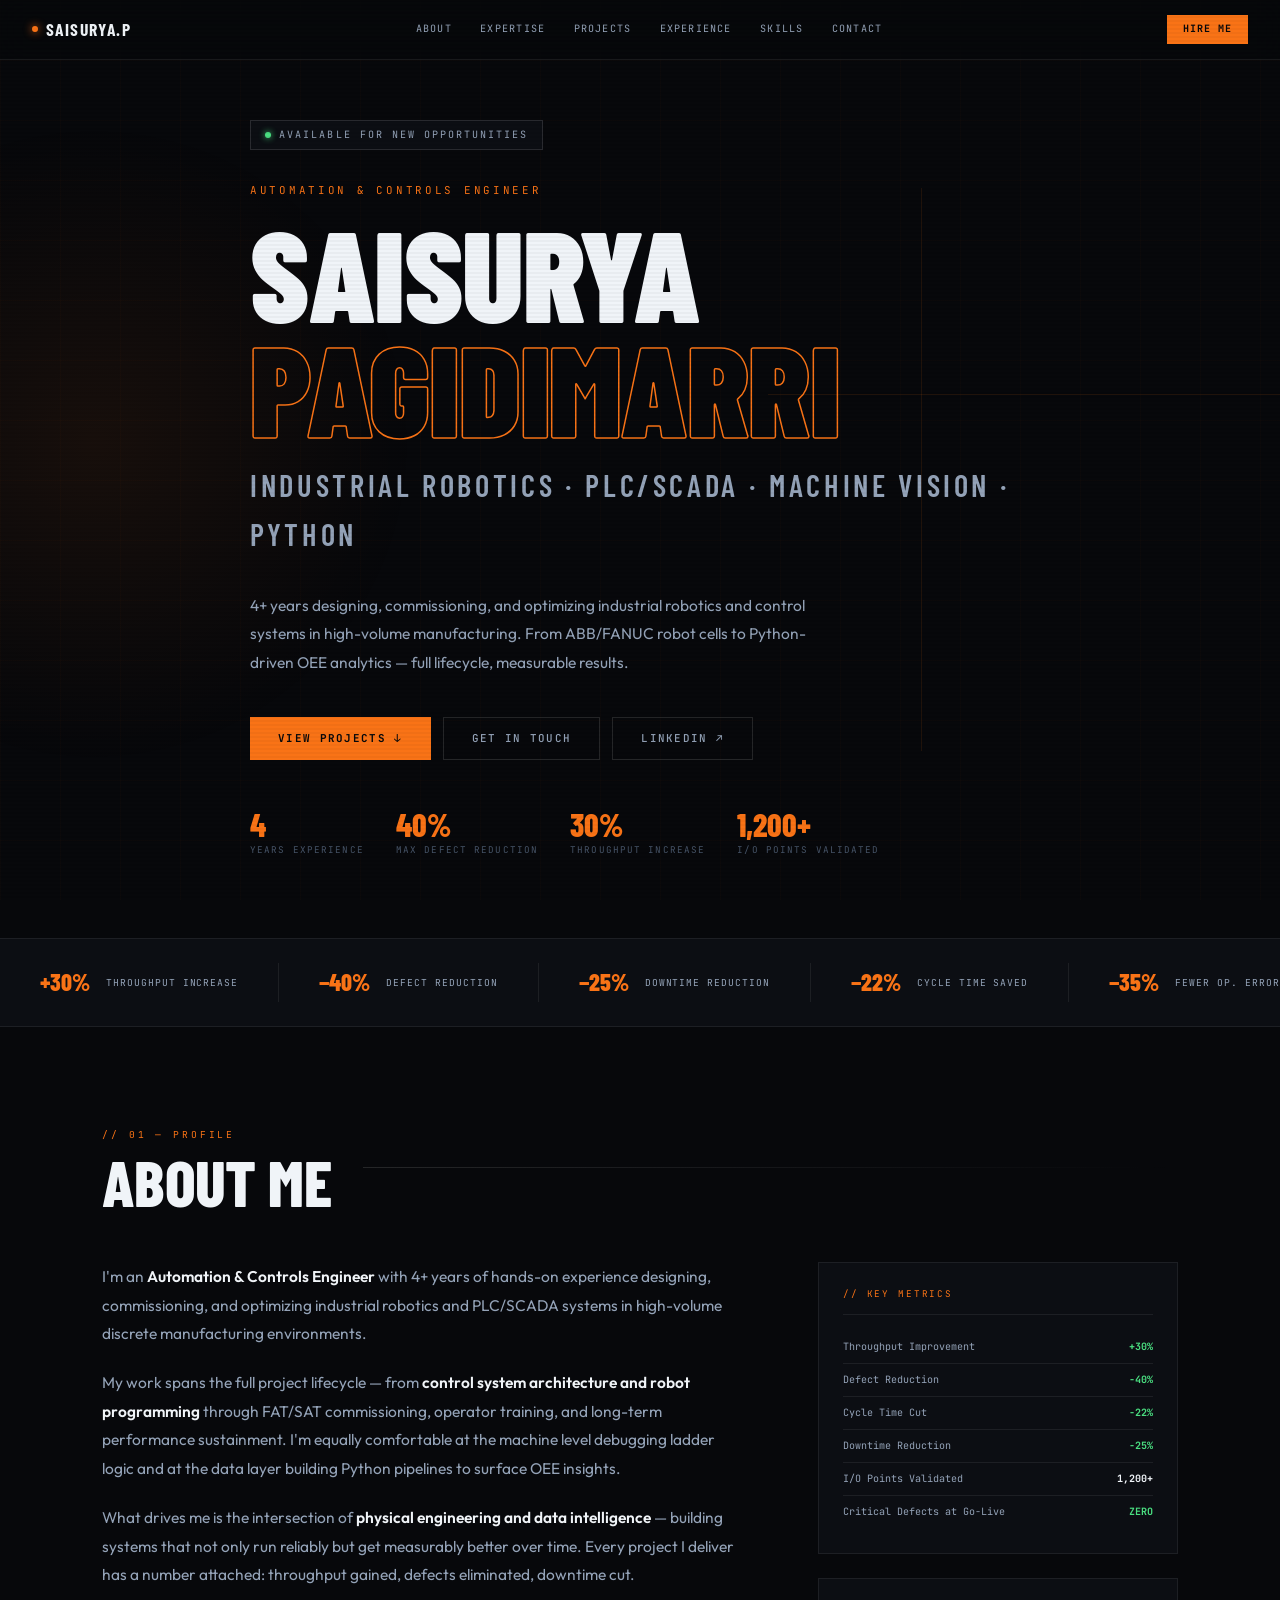
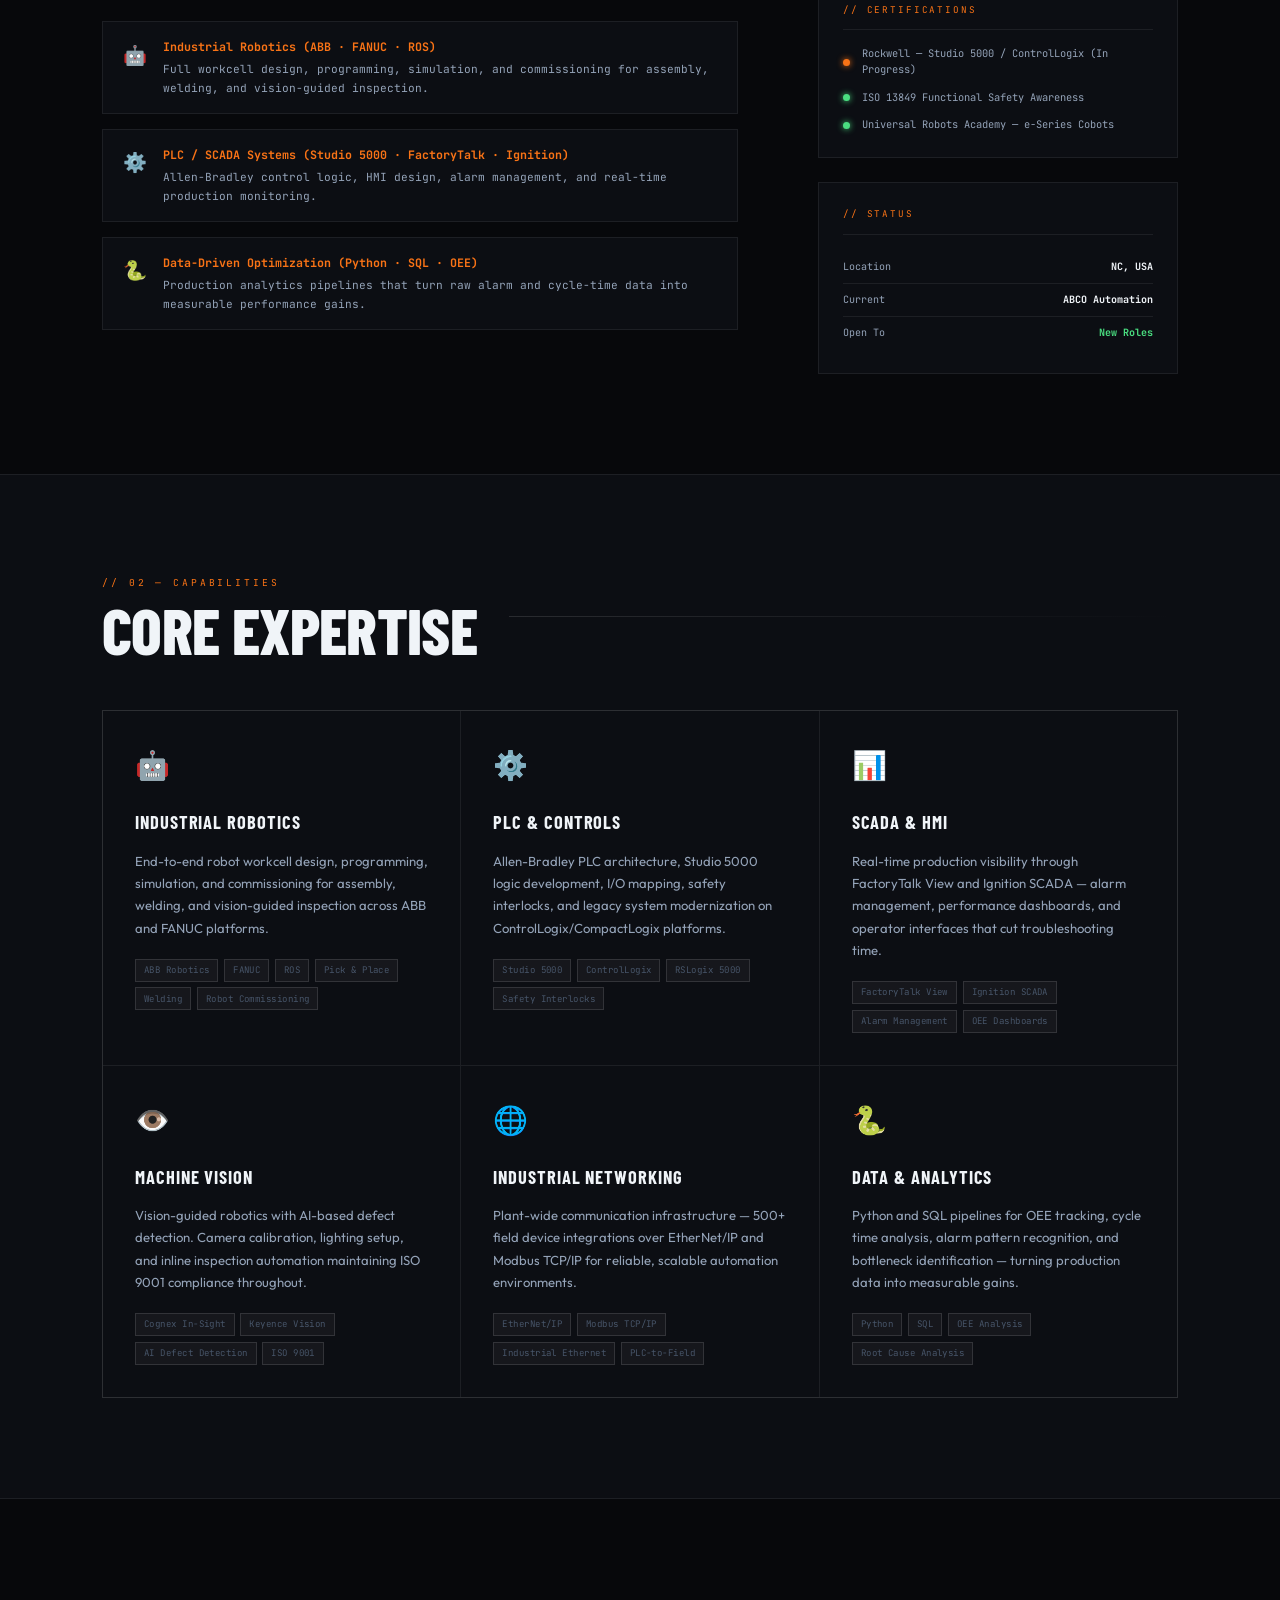
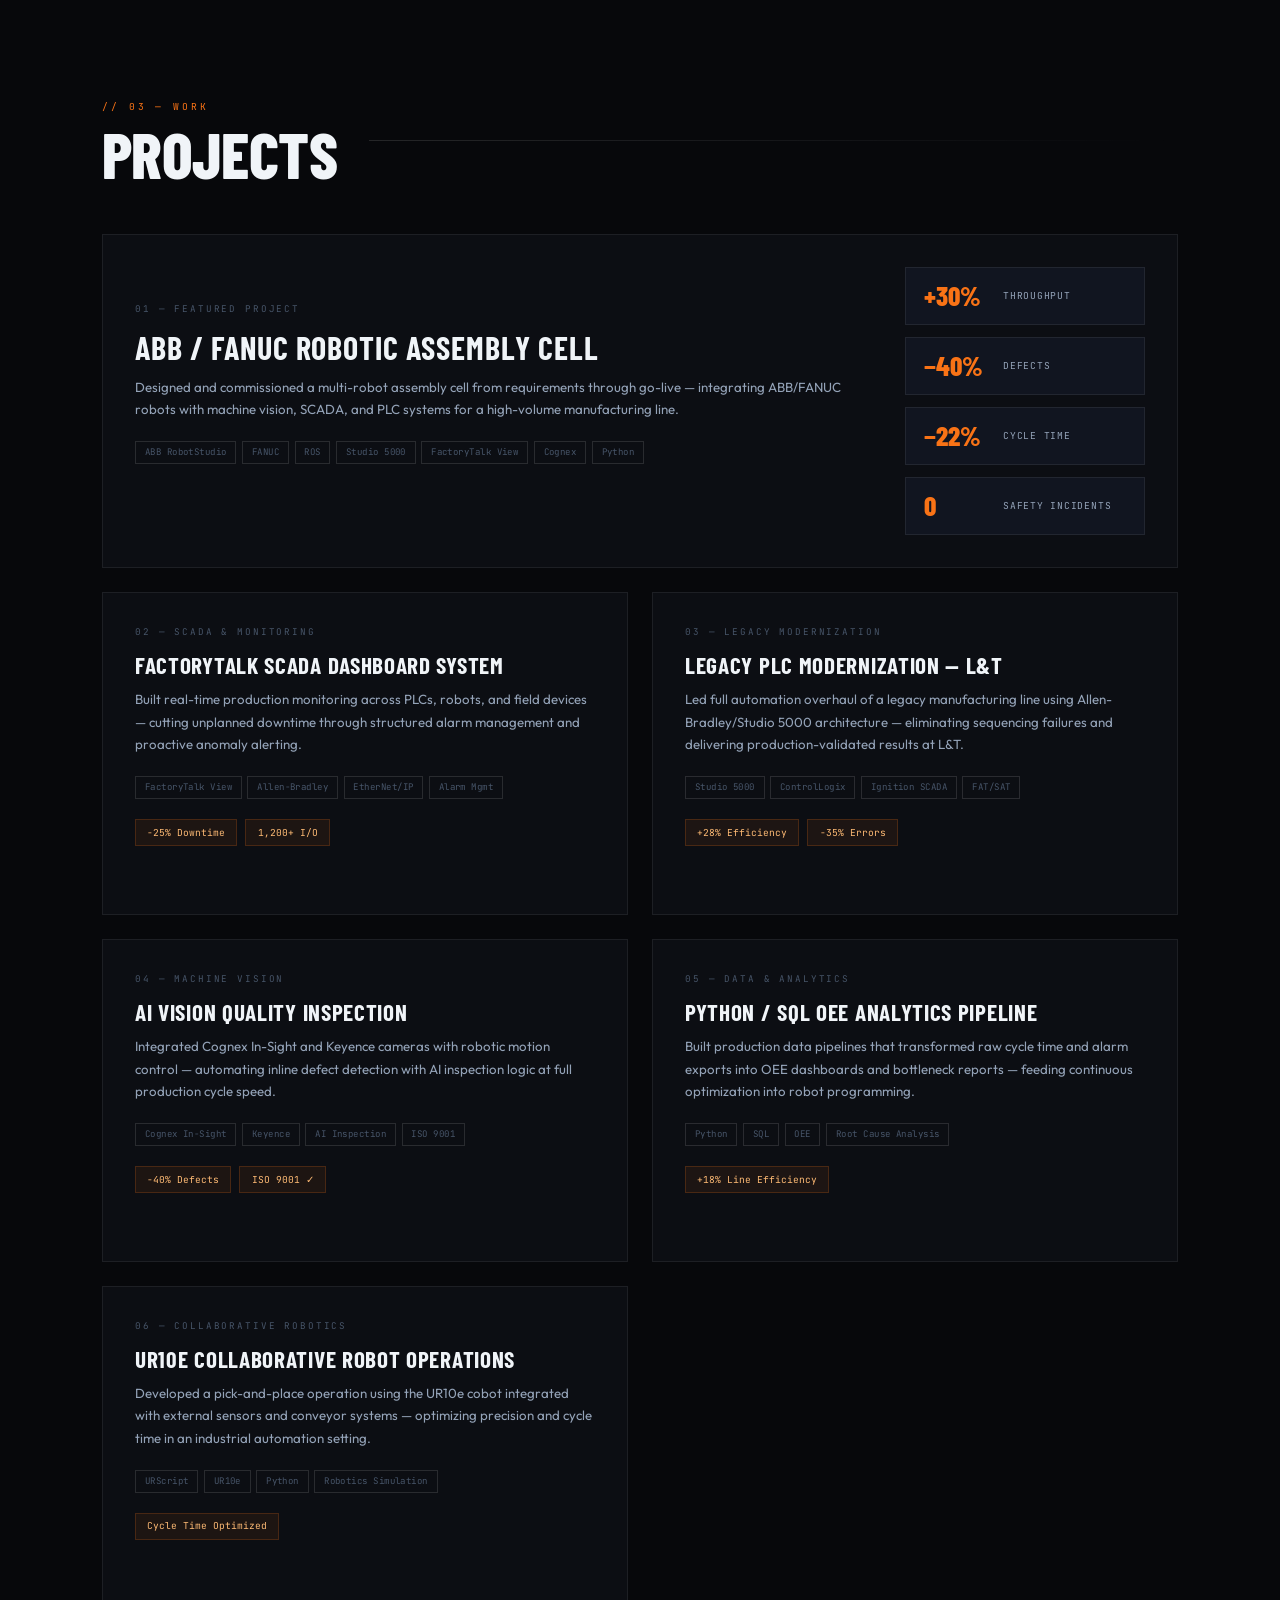
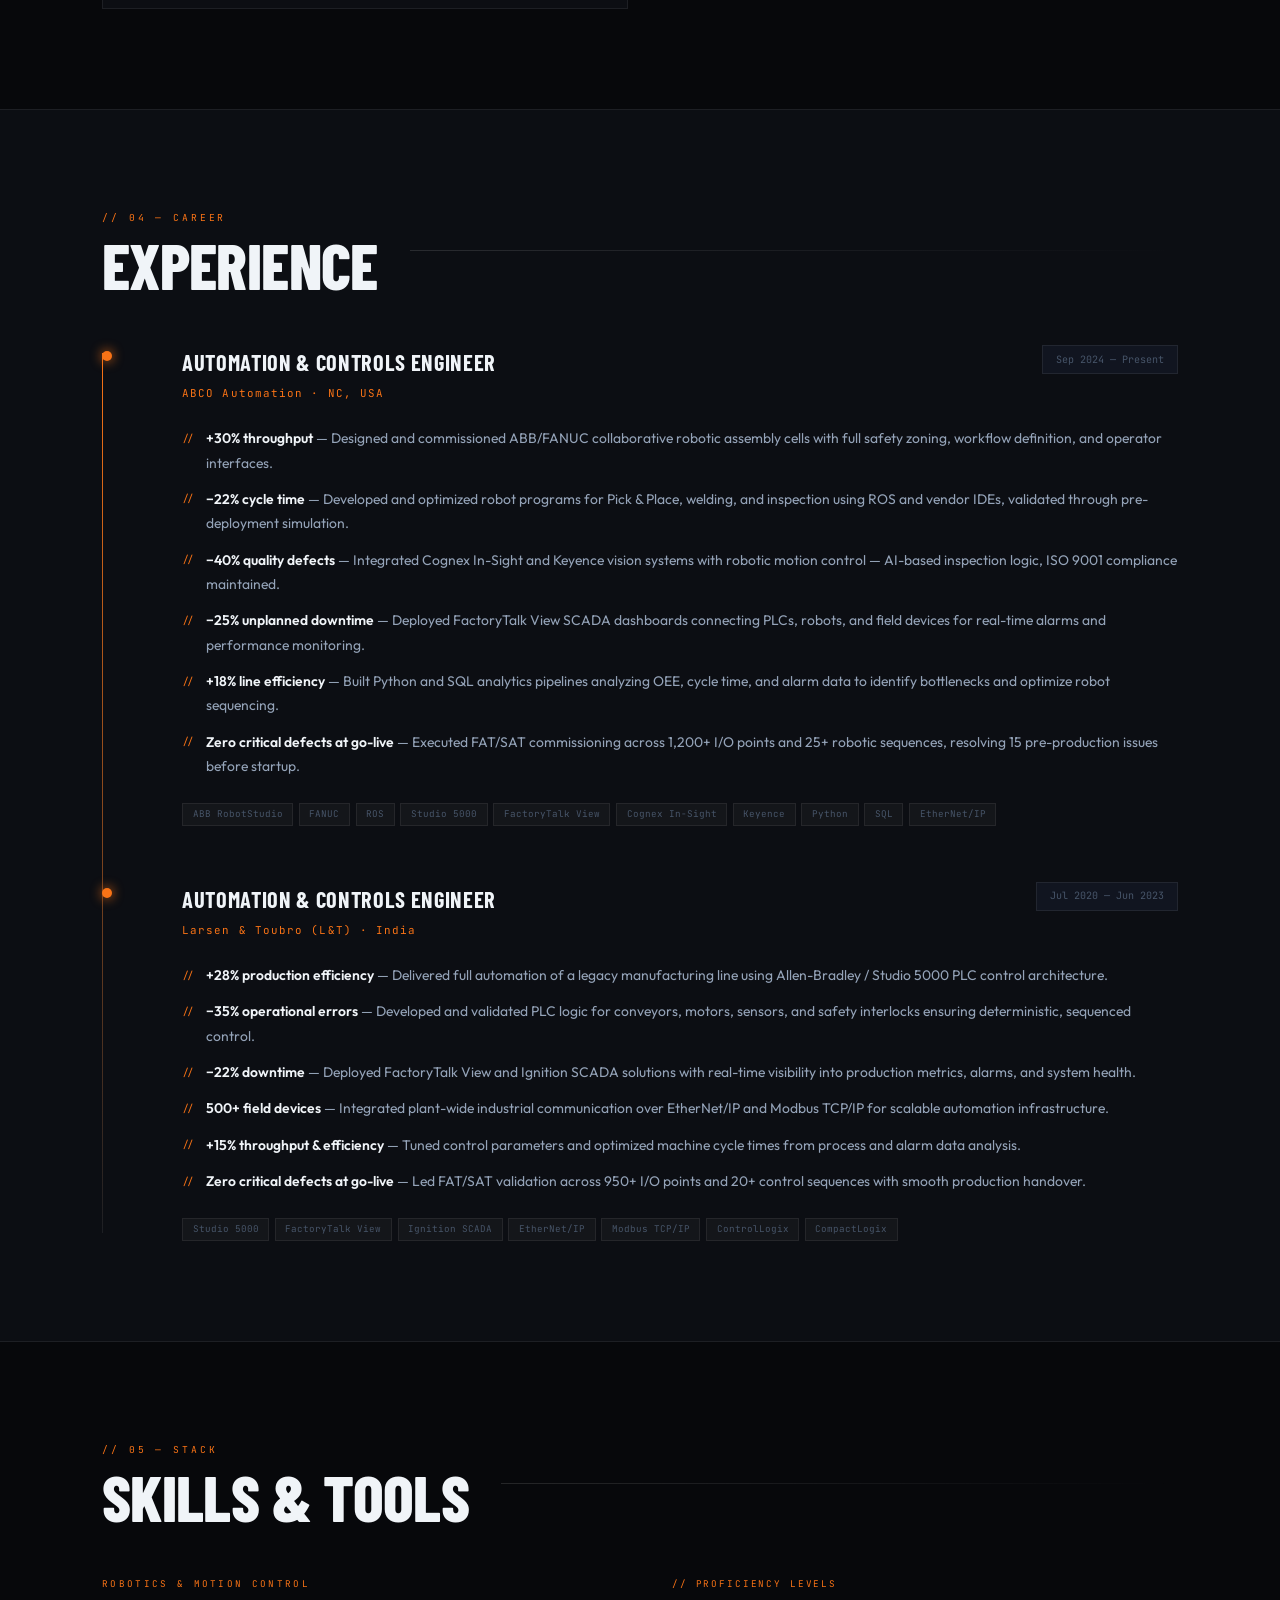
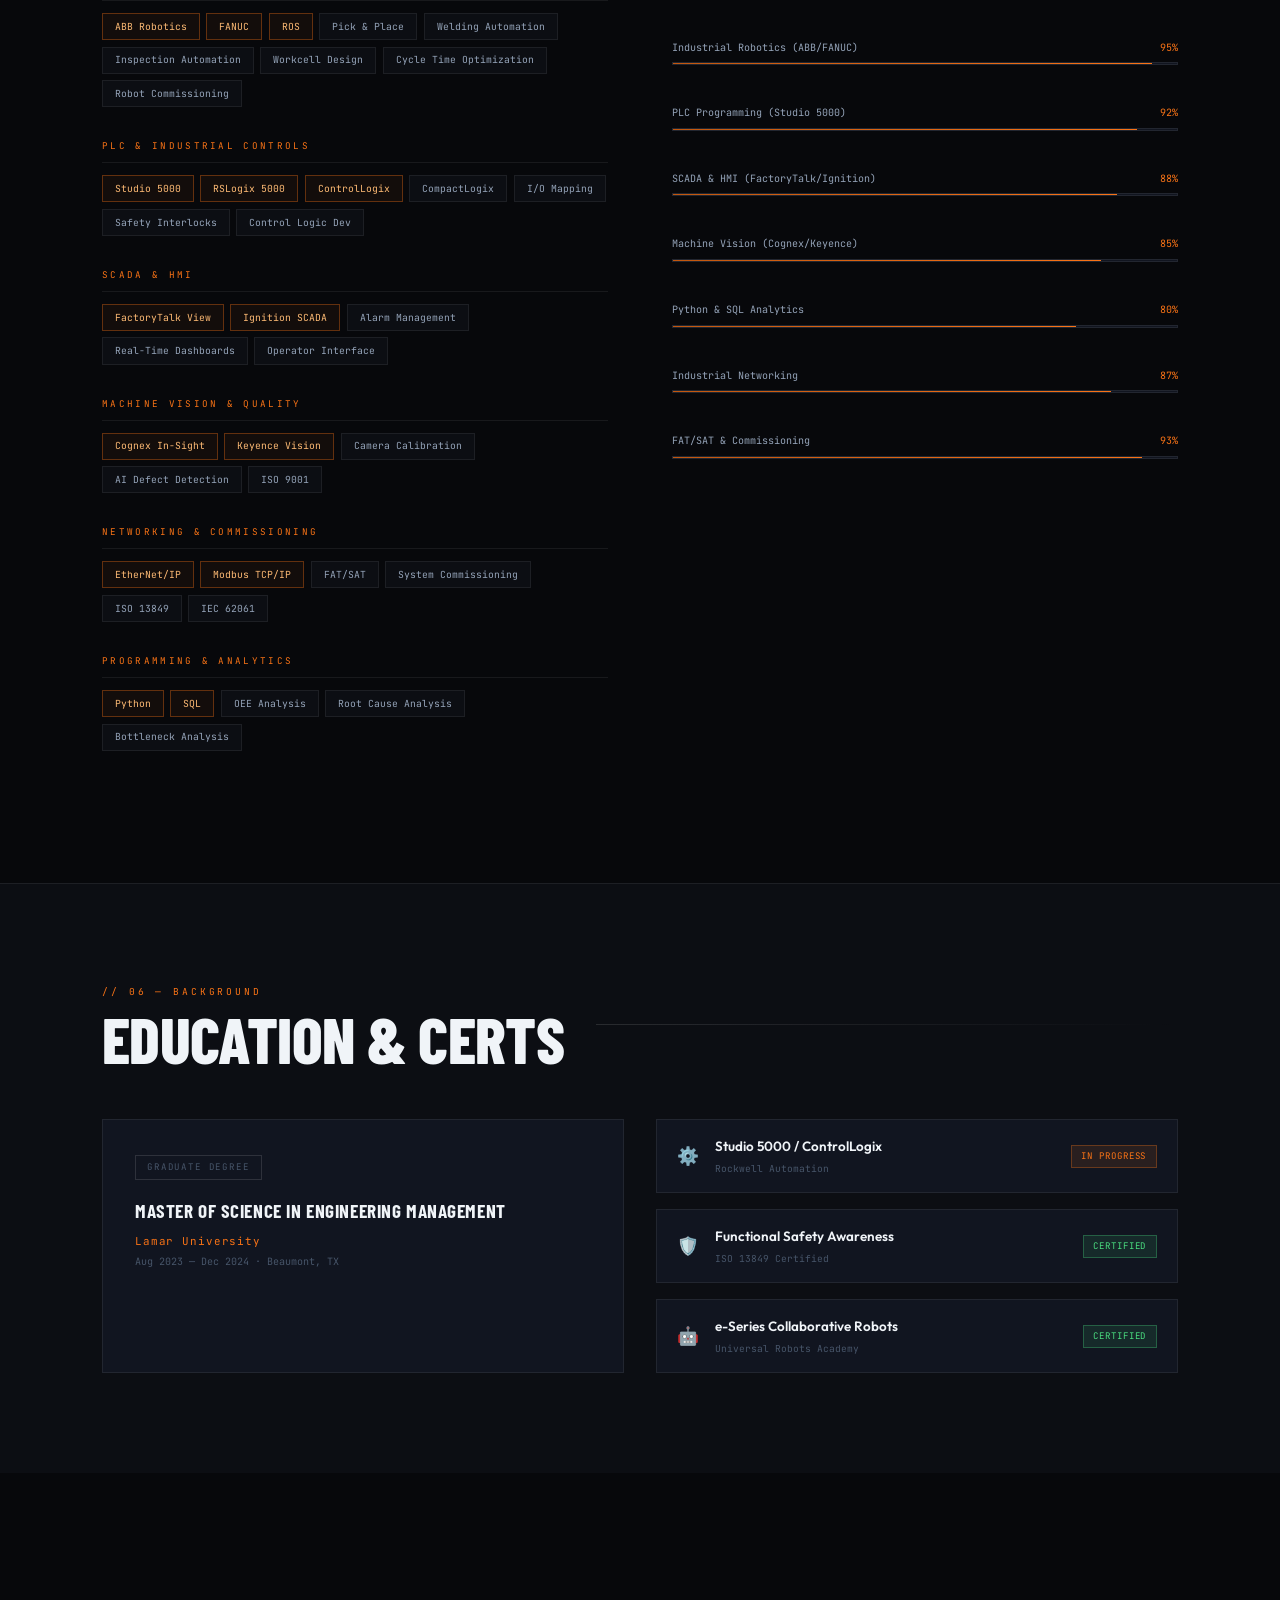
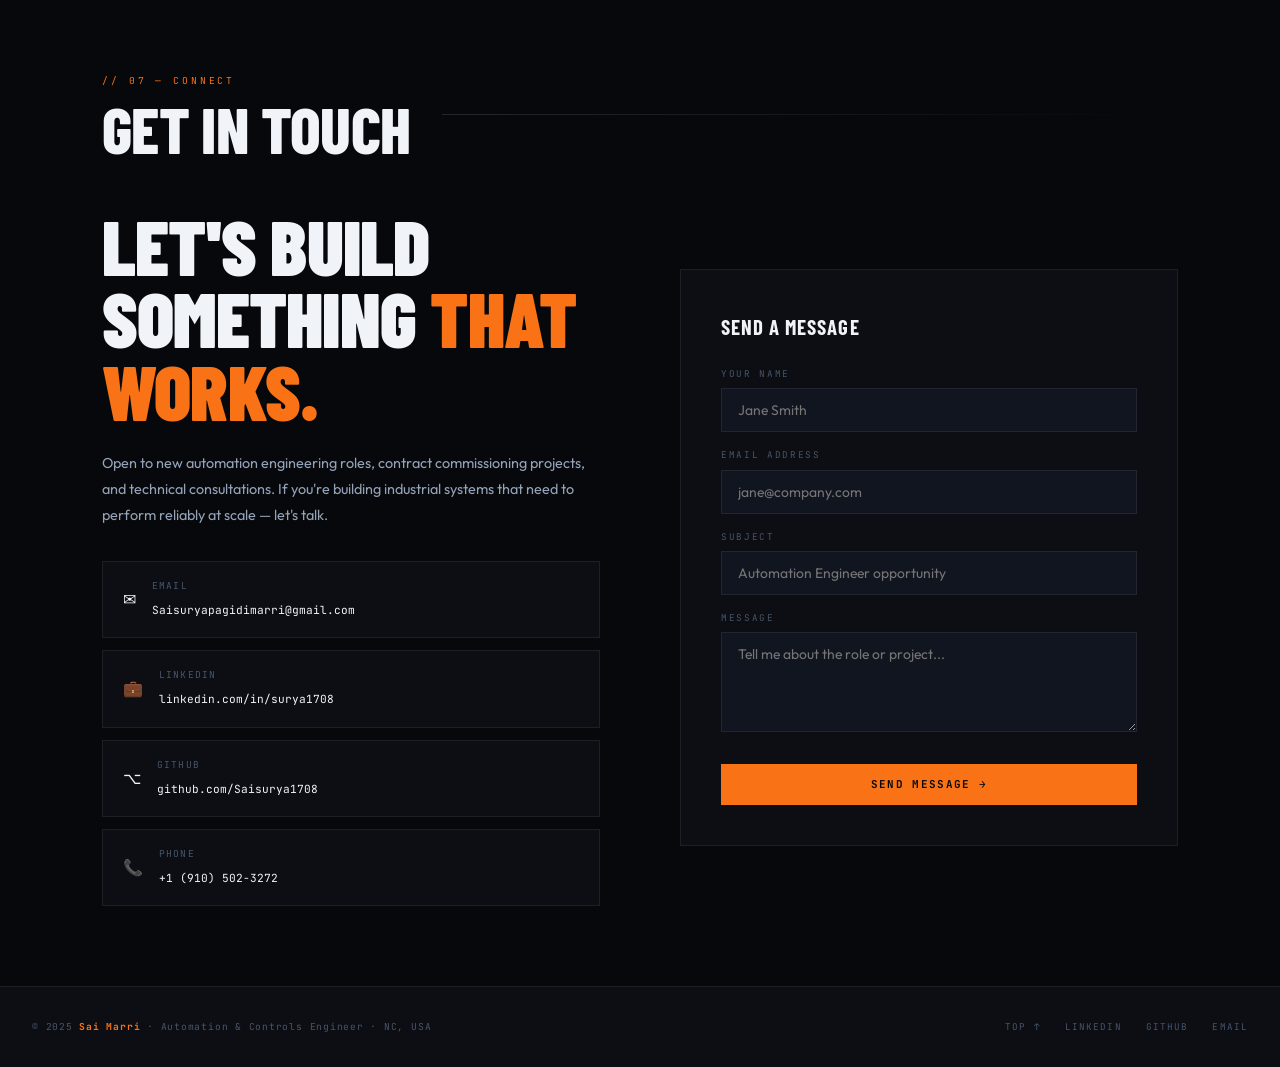
==== commit d2e62023: "Update footer with new name and email address" ====
--- a/index.html
+++ b/index.html
@@ -3,7 +3,7 @@
 <head>
 <meta charset="UTF-8">
 <meta name="viewport" content="width=device-width, initial-scale=1.0">
-<title>Saisurya Pagidimarri — Automation & Controls Engineer</title>
+<title>Sai Marri — Automation & Controls Engineer</title>
 <link href="https://fonts.googleapis.com/css2?family=Barlow+Condensed:wght@300;400;600;700;800;900&family=Outfit:wght@300;400;500;600&family=JetBrains+Mono:wght@400;500;700&display=swap" rel="stylesheet">
 <style>
 :root{--bg:#07080b;--bg2:#0c0e13;--bg3:#111520;--border:rgba(255,255,255,0.07);--border2:rgba(255,255,255,0.12);--amber:#f97316;--amber-d:#c2570e;--amber-l:#fdba74;--cyan:#22d3ee;--green:#4ade80;--red:#f87171;--text:#f0f4f8;--text2:#94a3b8;--text3:#475569;--display:'Barlow Condensed',sans-serif;--body:'Outfit',sans-serif;--mono:'JetBrains Mono',monospace;--r:4px}
@@ -579,7 +579,7 @@
         <div class="contact-form-title">Send a Message</div>
 
         <!-- ✅ FORMSPREE: replace YOUR_FORM_ID below after signing up at formspree.io -->
-        <form id="contactForm" action="https://formspree.io/f/YOUR_FORM_ID" method="POST" onsubmit="handleFormspreeSubmit(event)">
+        <form id="contactForm" action="https://formspree.io/f/xpqjkyzg" method="POST" onsubmit="handleFormspreeSubmit(event)">
 
           <div class="form-row">
             <label for="f-name">Your Name</label>
@@ -617,12 +617,12 @@
 </section>
 
 <footer>
-  <div class="footer-left">© 2025 <strong>Saisurya Pagidimarri</strong> · Automation &amp; Controls Engineer · NC, USA</div>
+  <div class="footer-left">© 2025 <strong>Sai Marri</strong> · Automation &amp; Controls Engineer · NC, USA</div>
   <div class="footer-right">
     <a href="#hero">Top ↑</a>
     <a href="https://www.linkedin.com/in/surya1708" target="_blank">LinkedIn</a>
     <a href="https://github.com/Saisurya1708" target="_blank">GitHub</a>
-    <a href="mailto:Saisuryapagidimarri@gmail.com">Email</a>
+    <a href="mailto:Saisuryapagidimarri42@gmail.com">Email</a>
   </div>
 </footer>
 
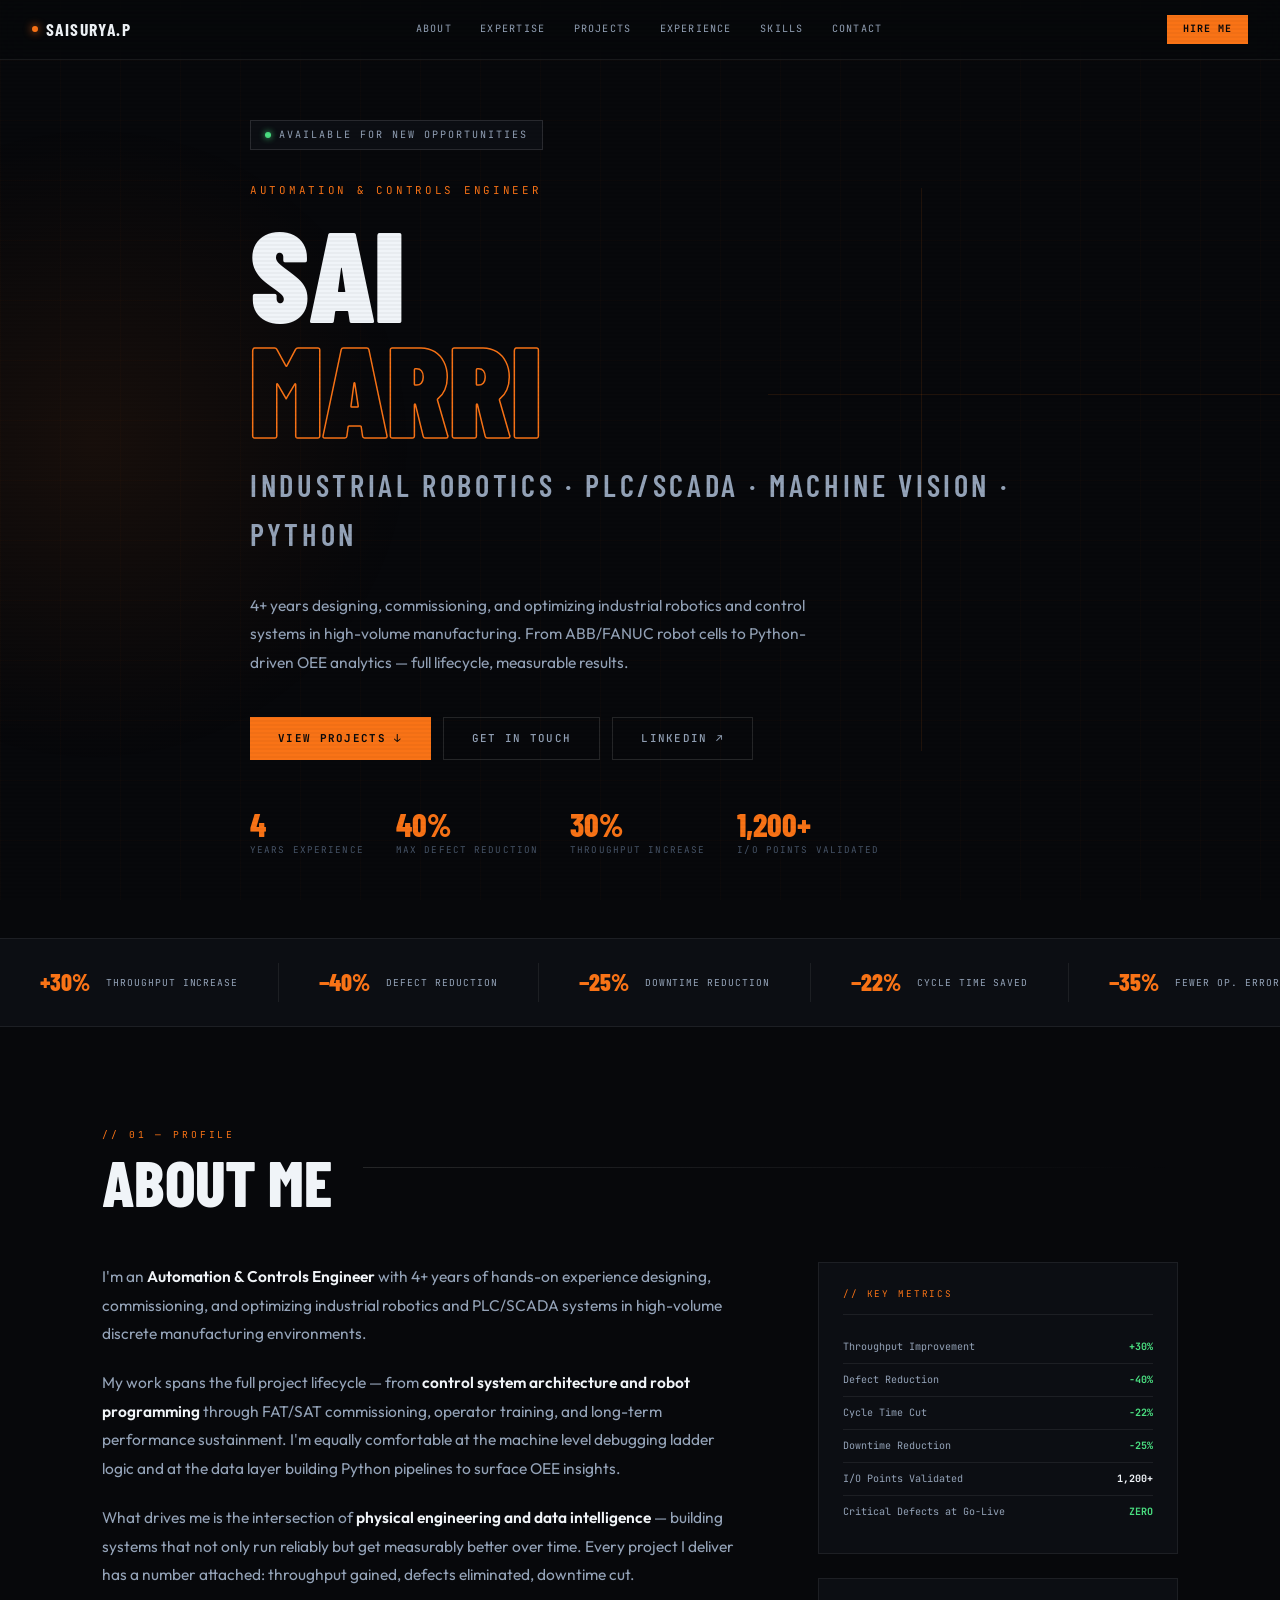
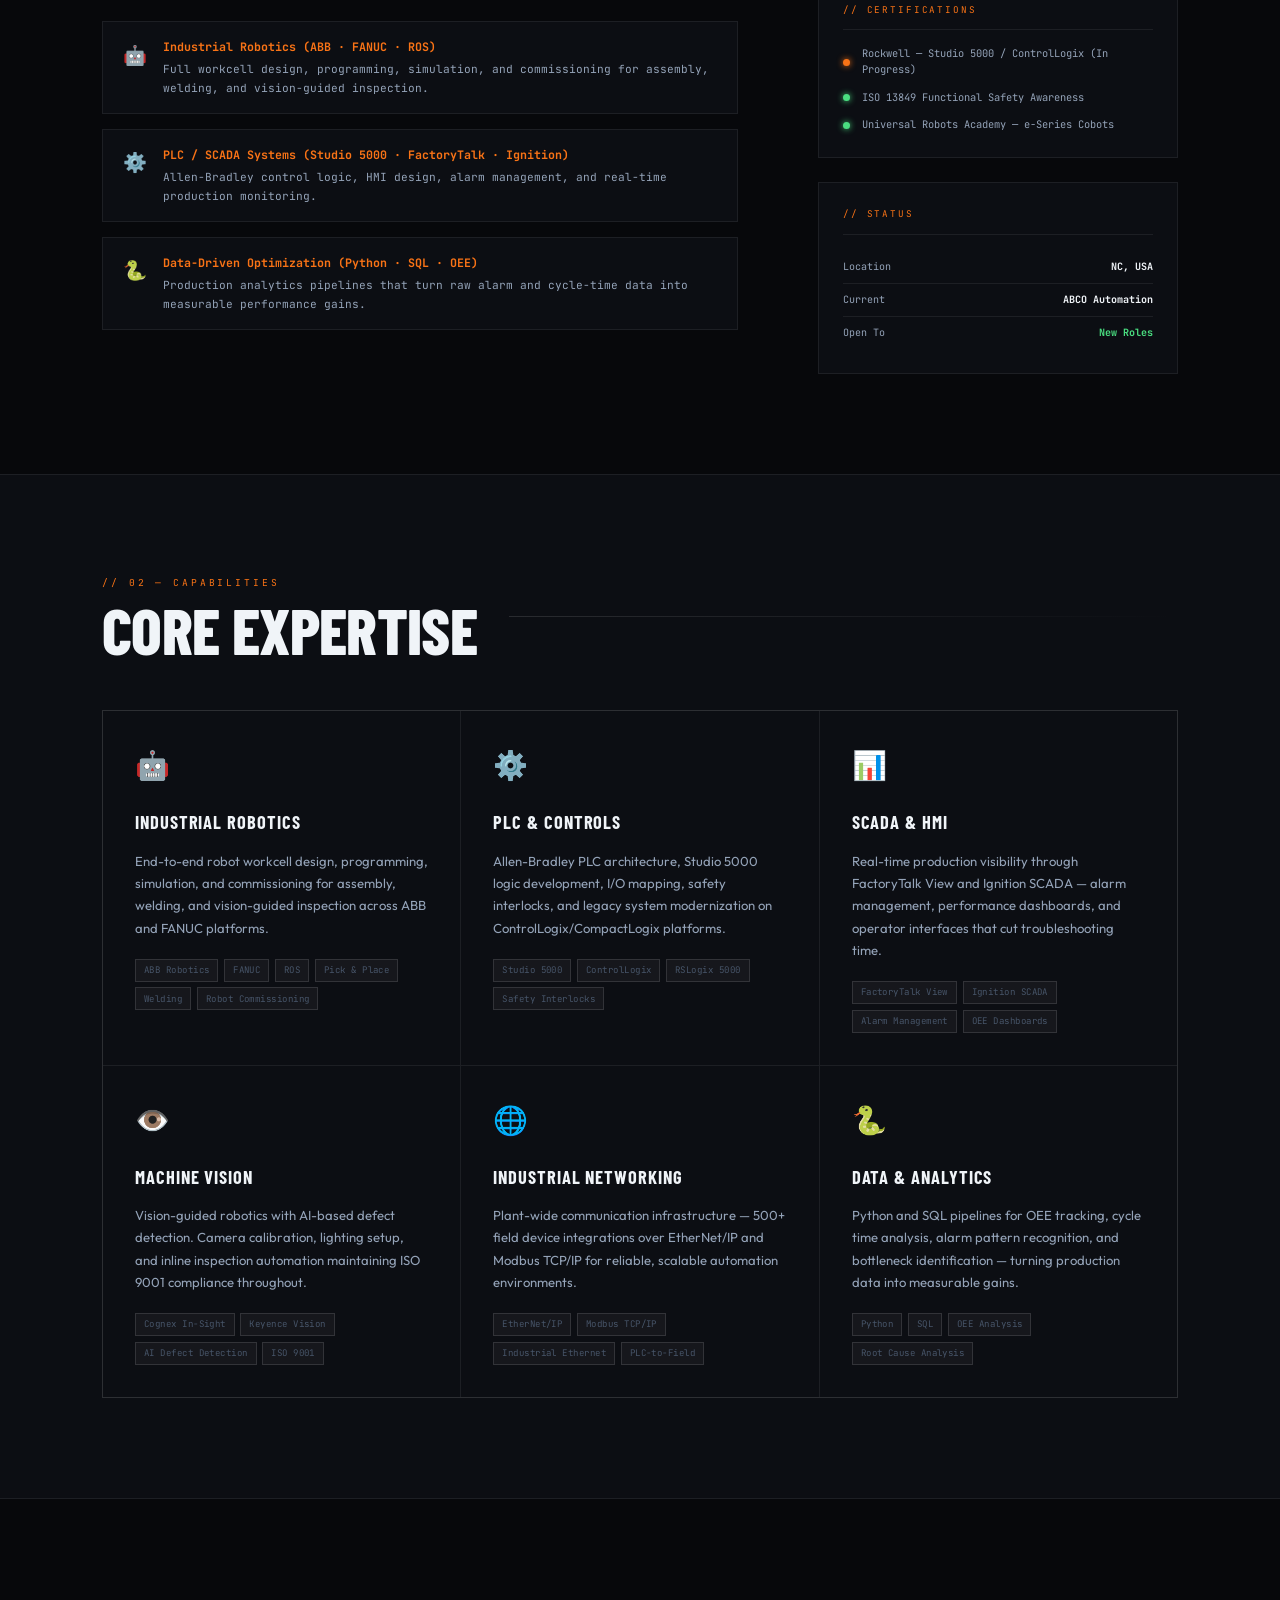
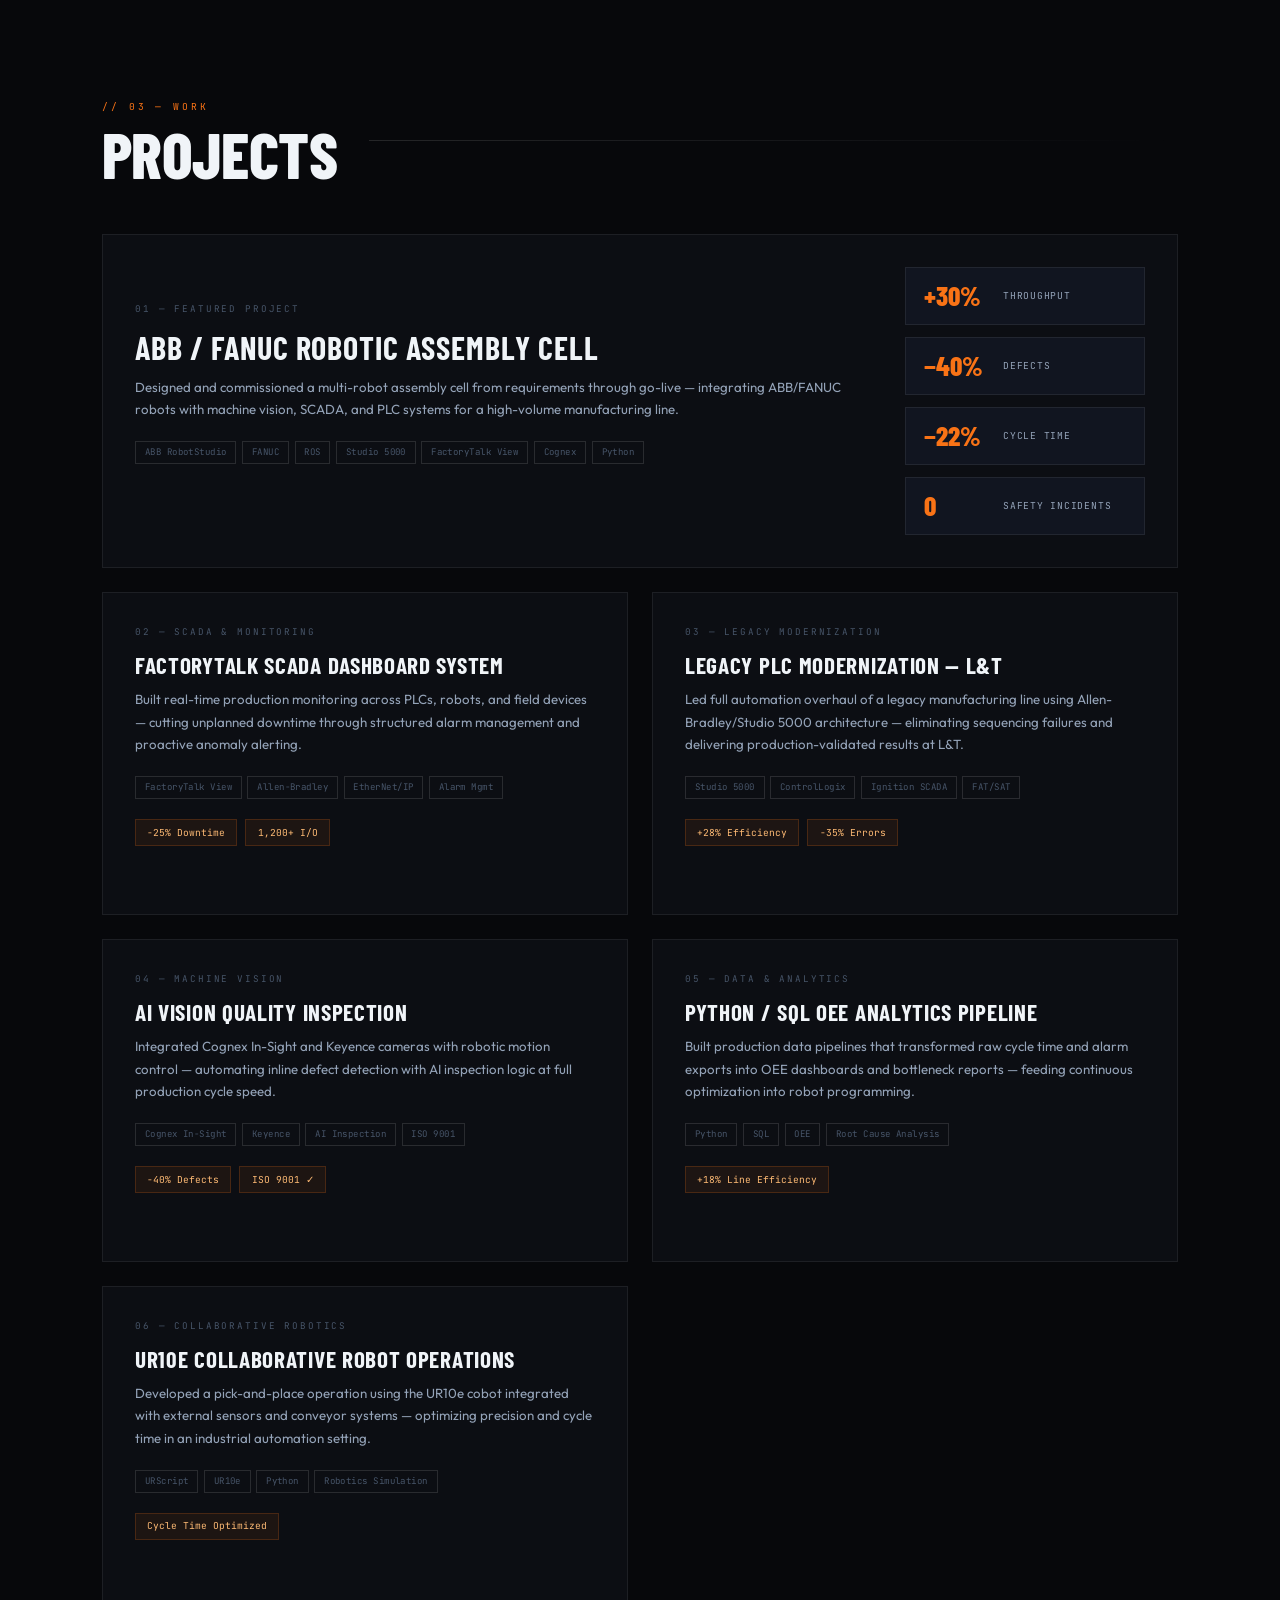
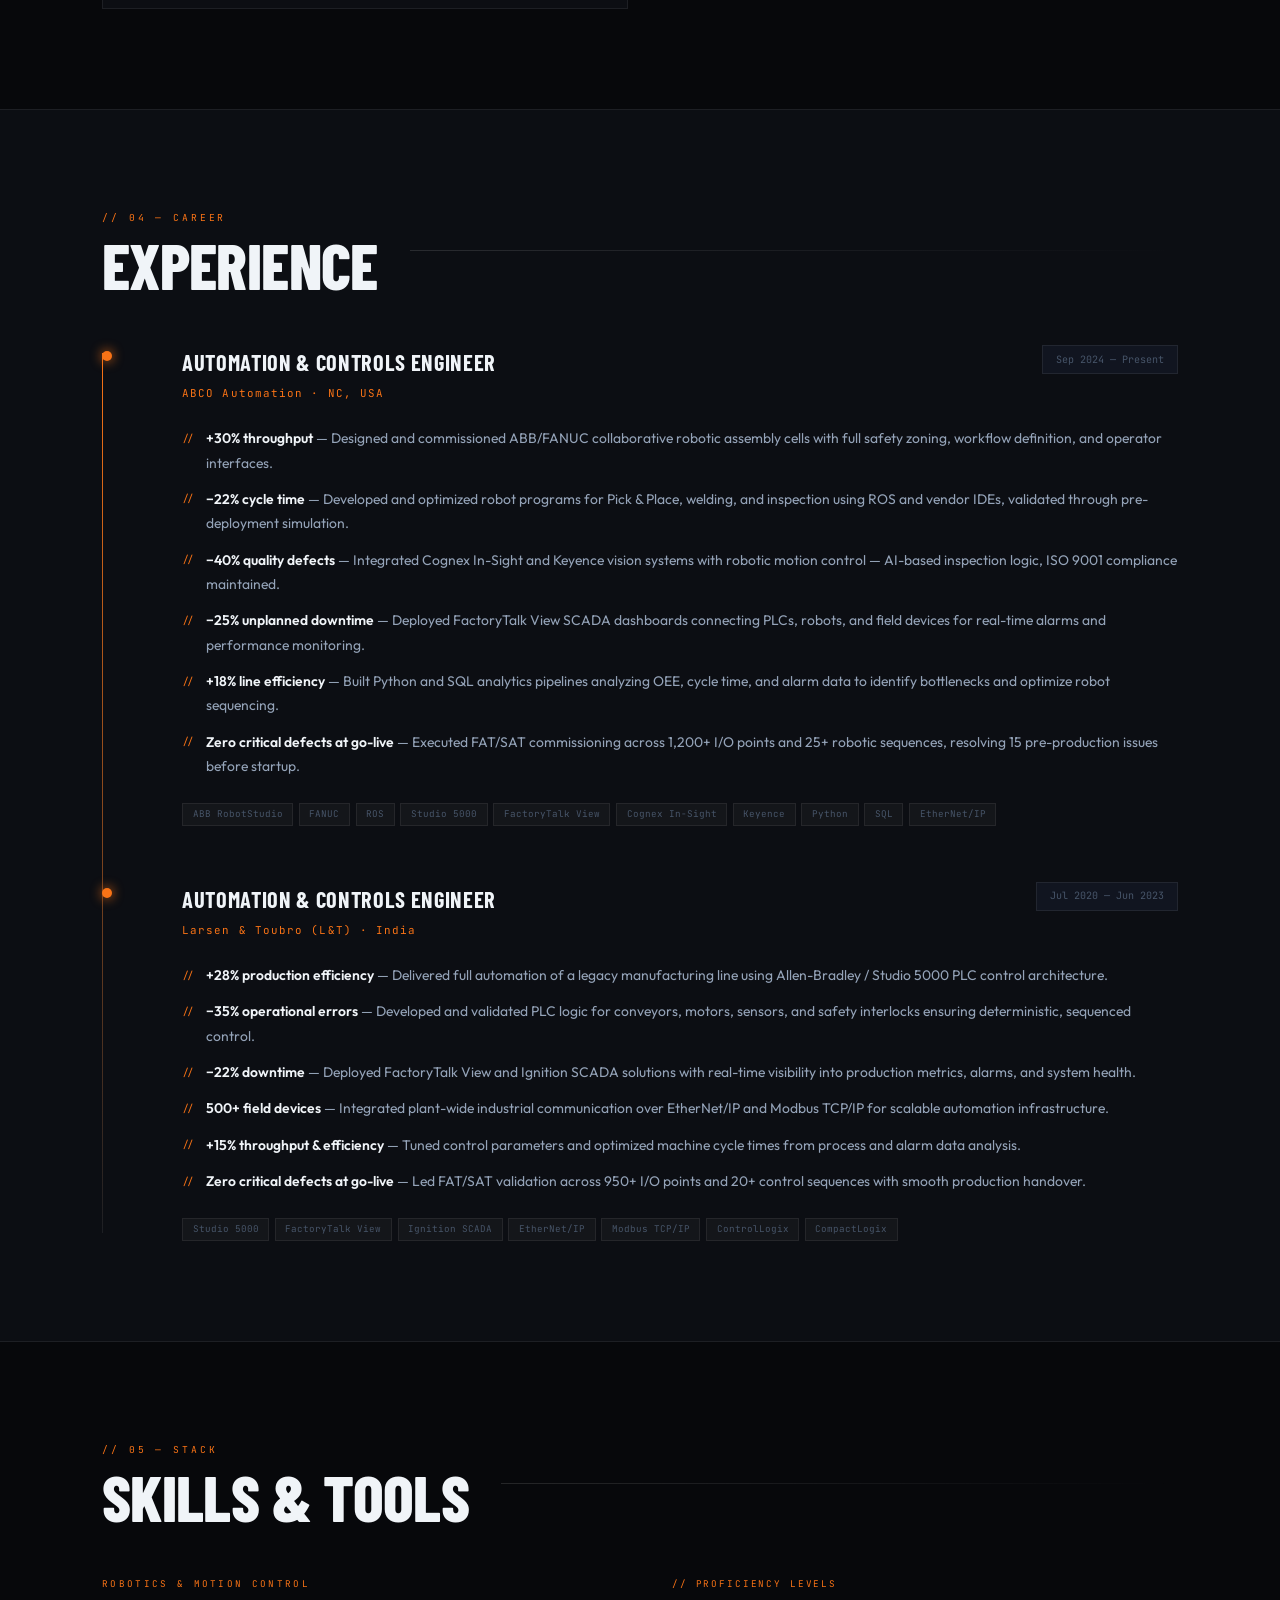
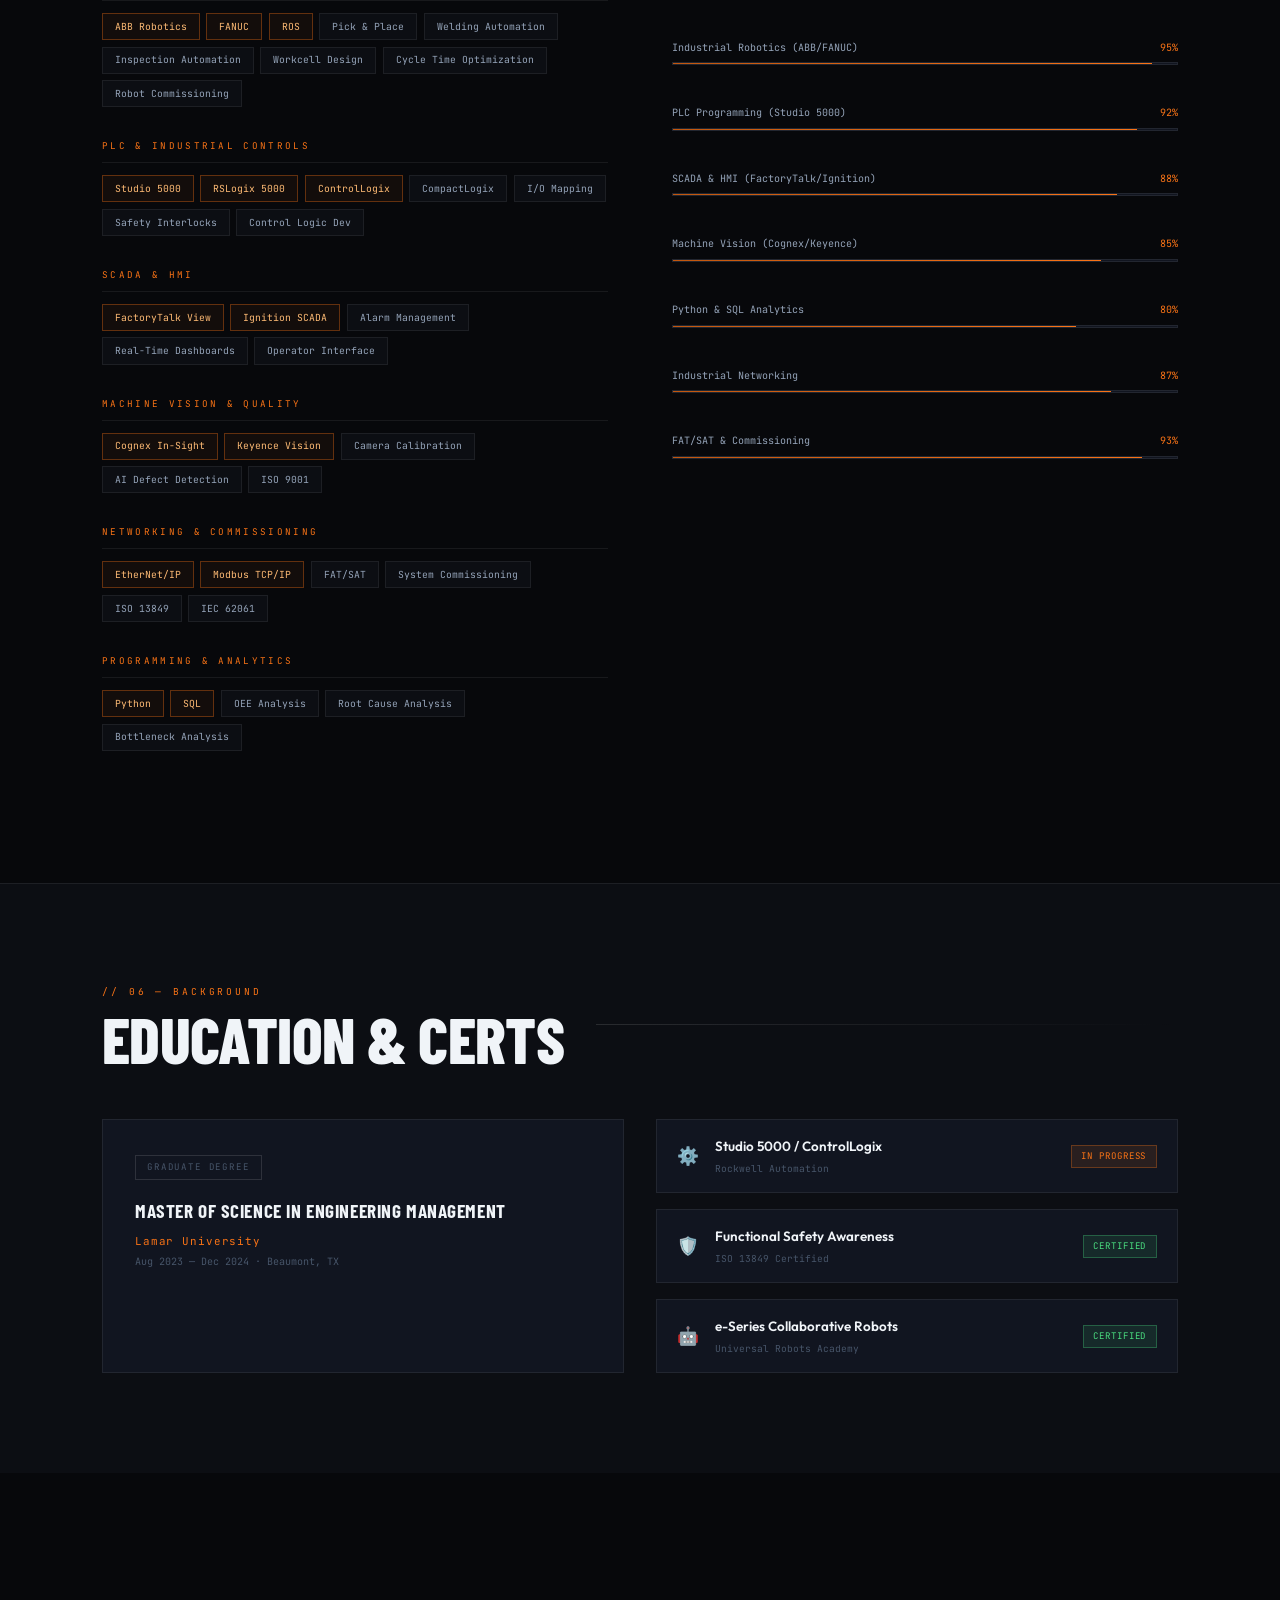
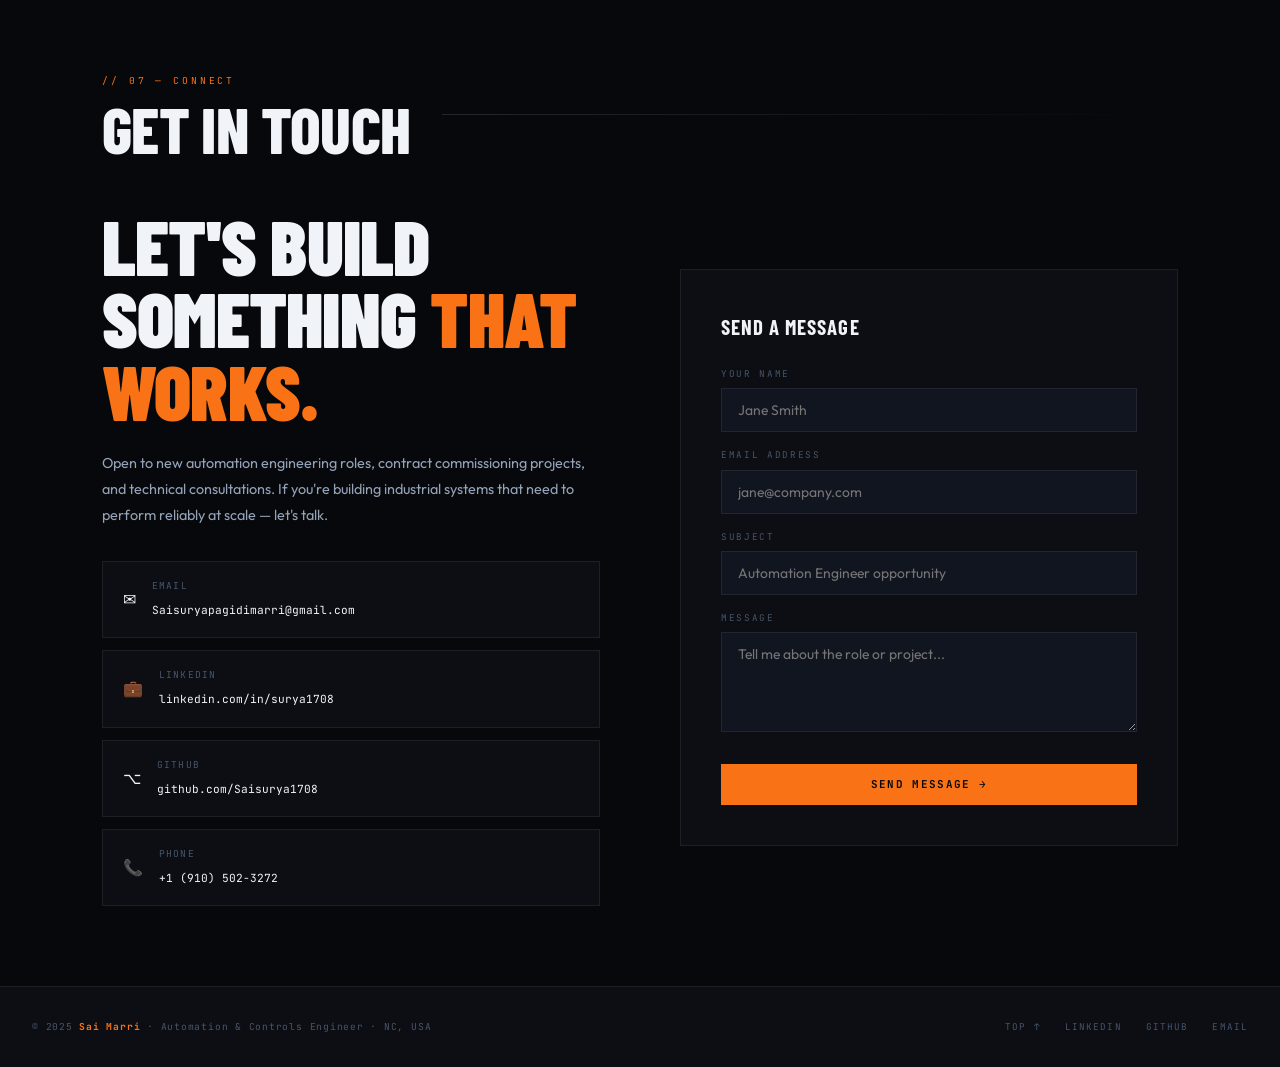
==== commit 33186e1e: "Update index.html" ====
--- a/index.html
+++ b/index.html
@@ -288,7 +288,7 @@
     <a href="#skills">Skills</a>
     <a href="#contact">Contact</a>
   </ul>
-  <a href="mailto:Saisuryapagidimarri@gmail.com" class="nav-cta">Hire Me</a>
+  <a href="mailto:Saisuryapagidimarri42@gmail.com" class="nav-cta">Hire Me</a>
   <div class="hamburger" id="hamburger" onclick="toggleNav()"><span></span><span></span><span></span></div>
 </nav>
 
@@ -298,7 +298,7 @@
     <div class="hero-content">
       <div class="hero-status"><span class="status-dot"></span>Available for new opportunities</div>
       <div class="hero-eyebrow">Automation &amp; Controls Engineer</div>
-      <h1 class="hero-name">Saisurya<span class="outline">Pagidimarri</span></h1>
+      <h1 class="hero-name">Sai<span class="outline">Marri</span></h1>
       <div class="hero-title">Industrial Robotics · PLC/SCADA · Machine Vision · Python</div>
       <p class="hero-desc">4+ years designing, commissioning, and optimizing industrial robotics and control systems in high-volume manufacturing. From ABB/FANUC robot cells to Python-driven OEE analytics — full lifecycle, measurable results.</p>
       <div class="hero-actions">
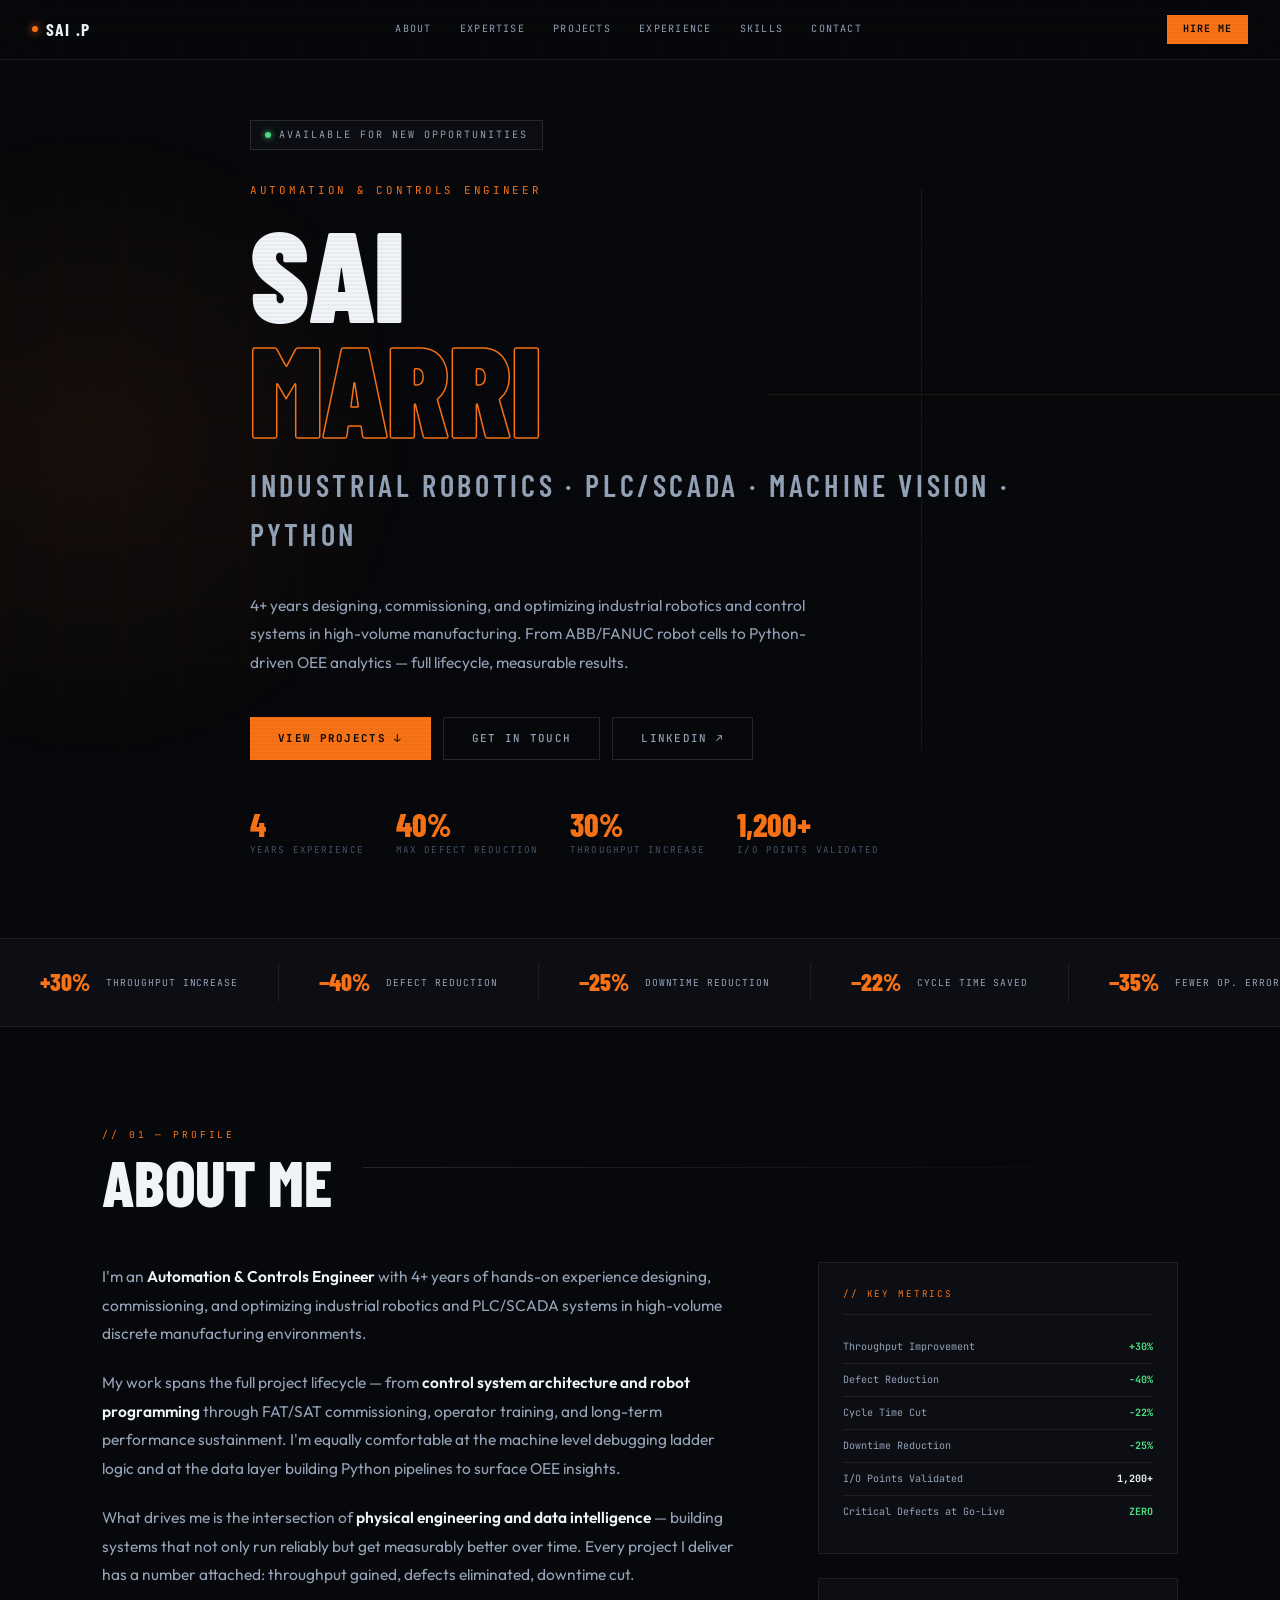
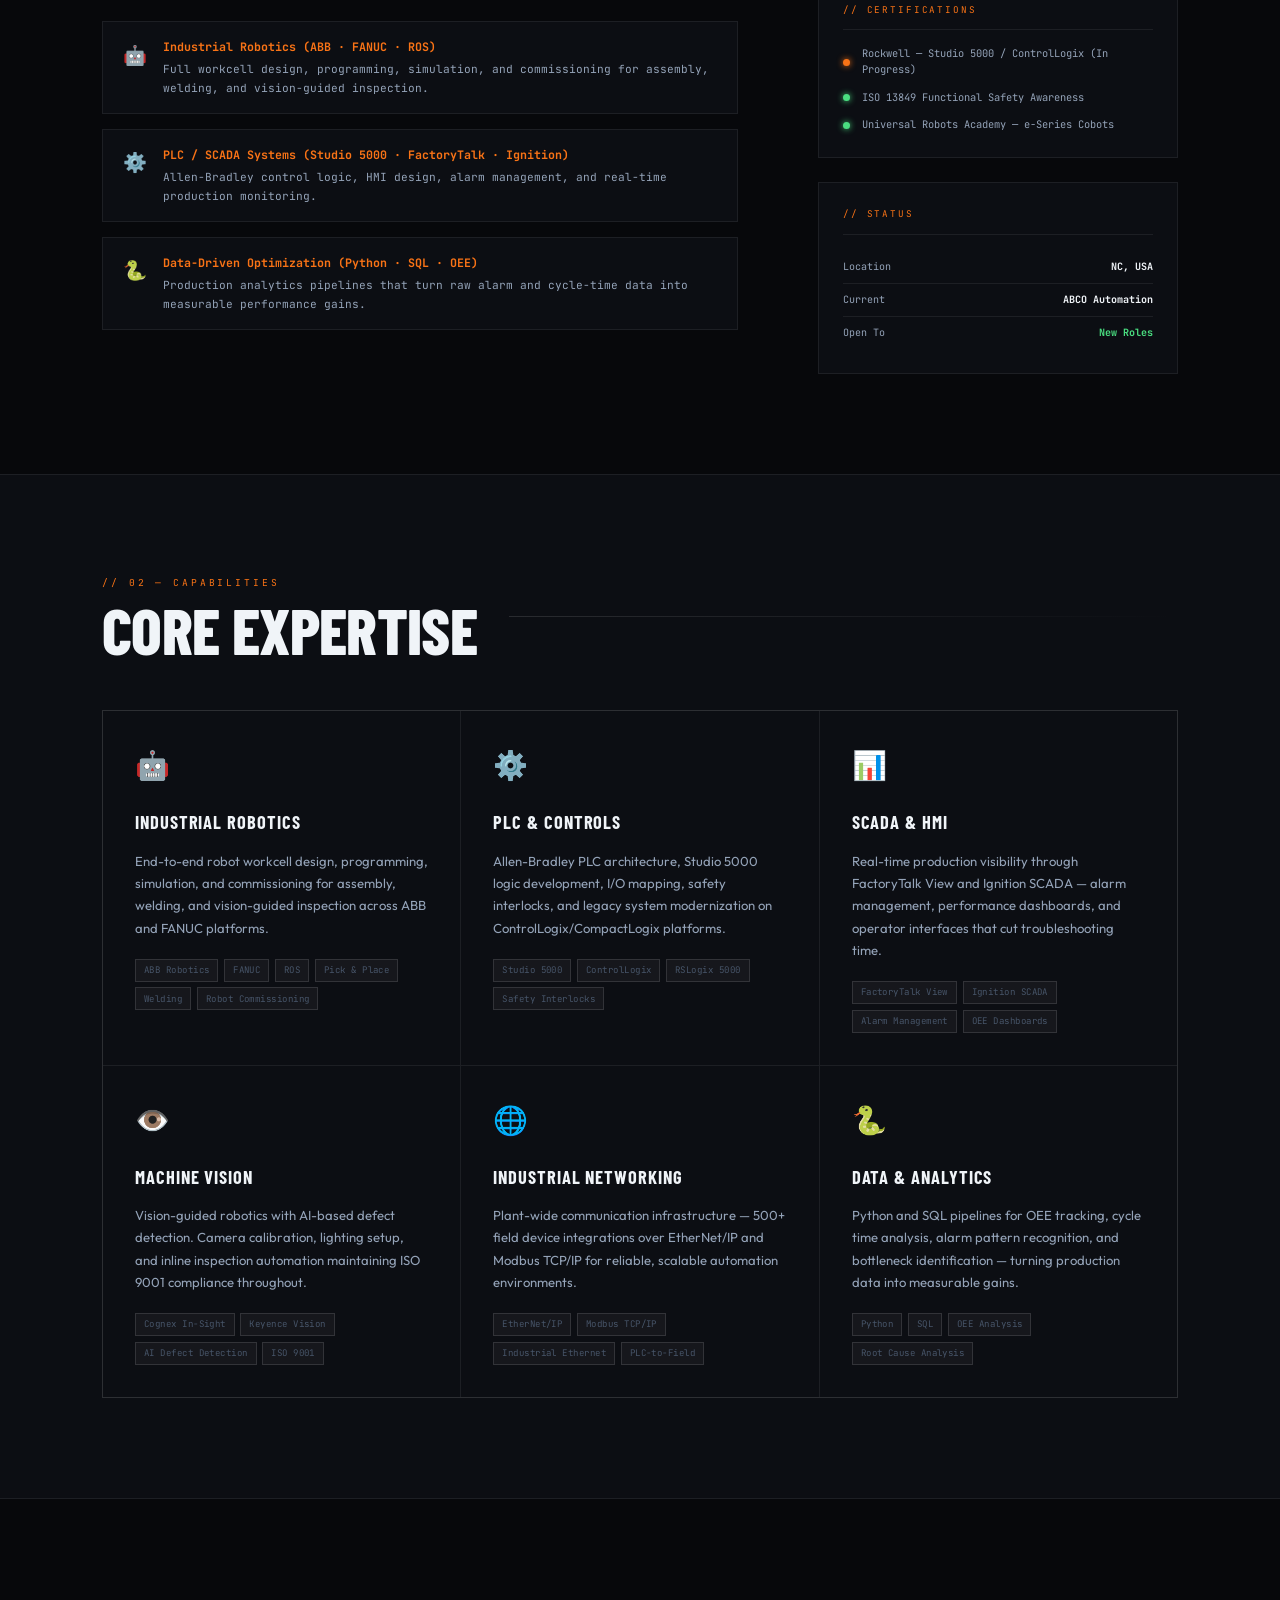
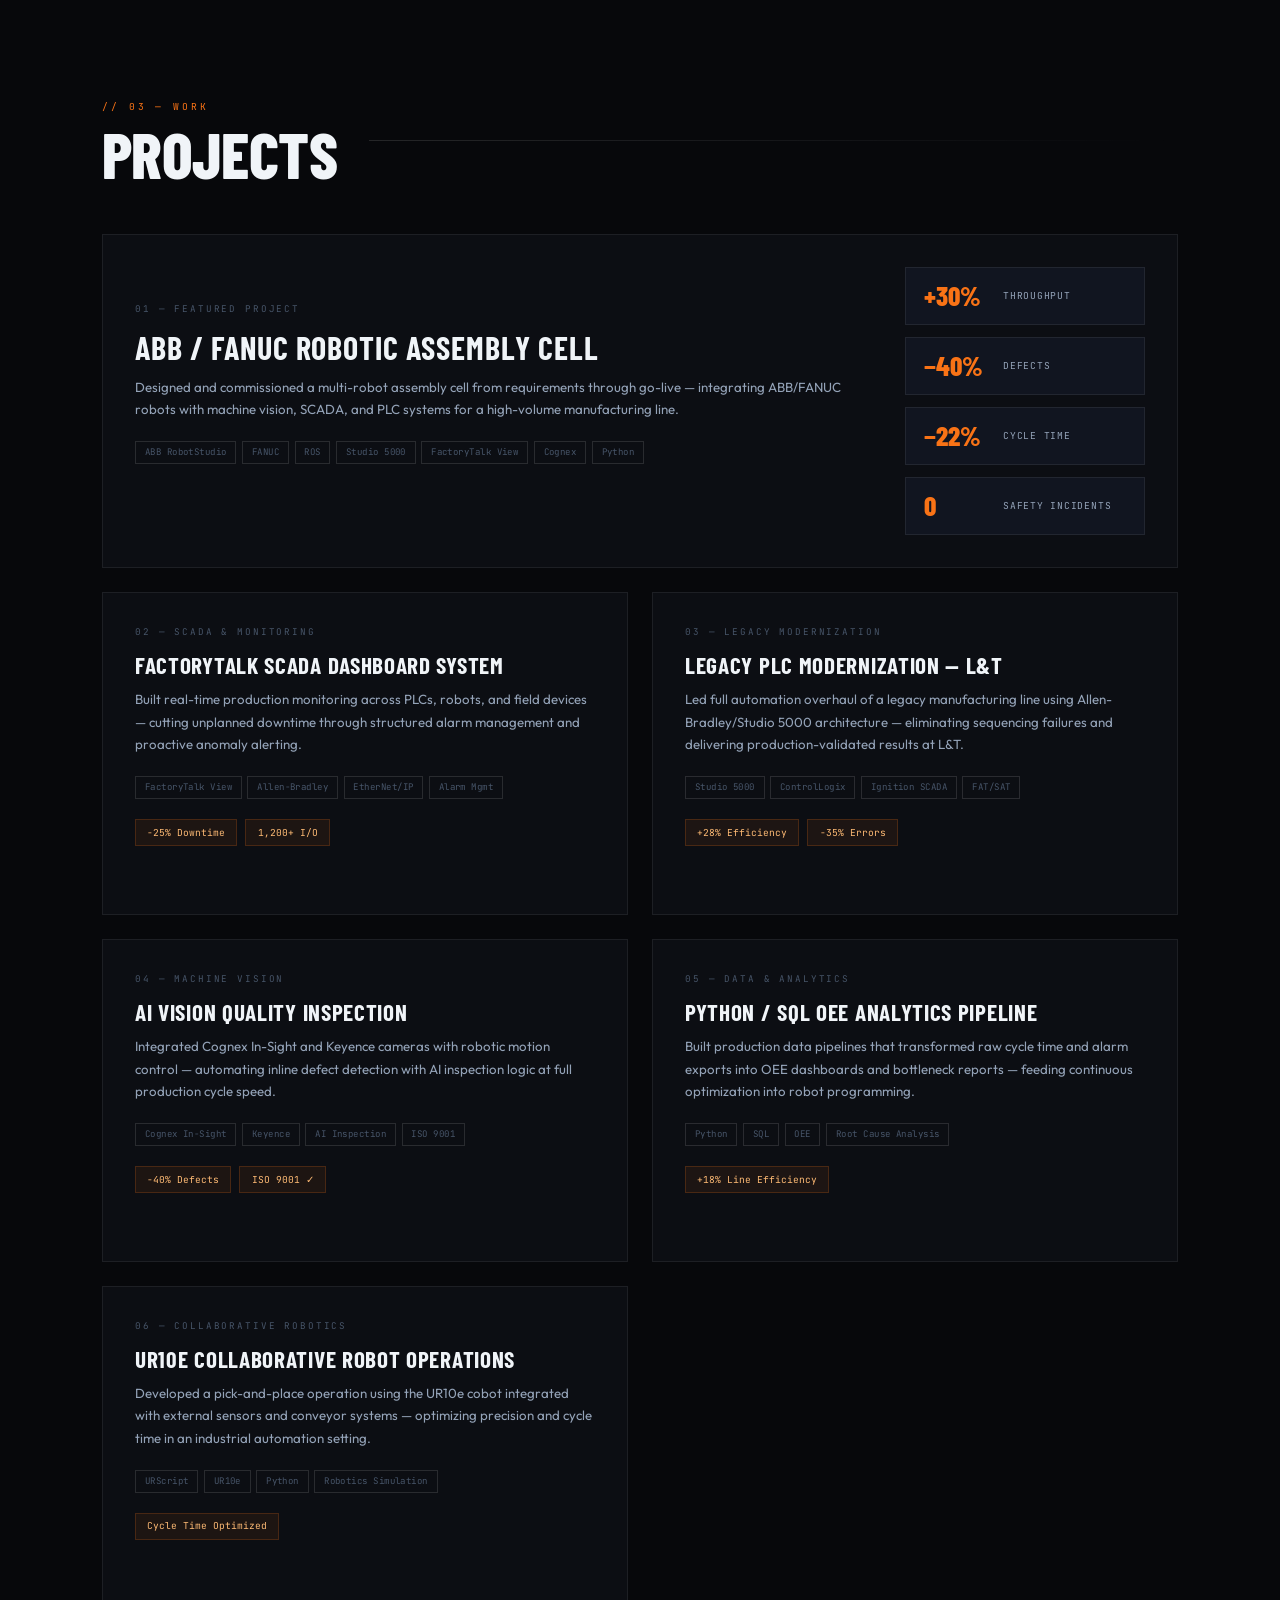
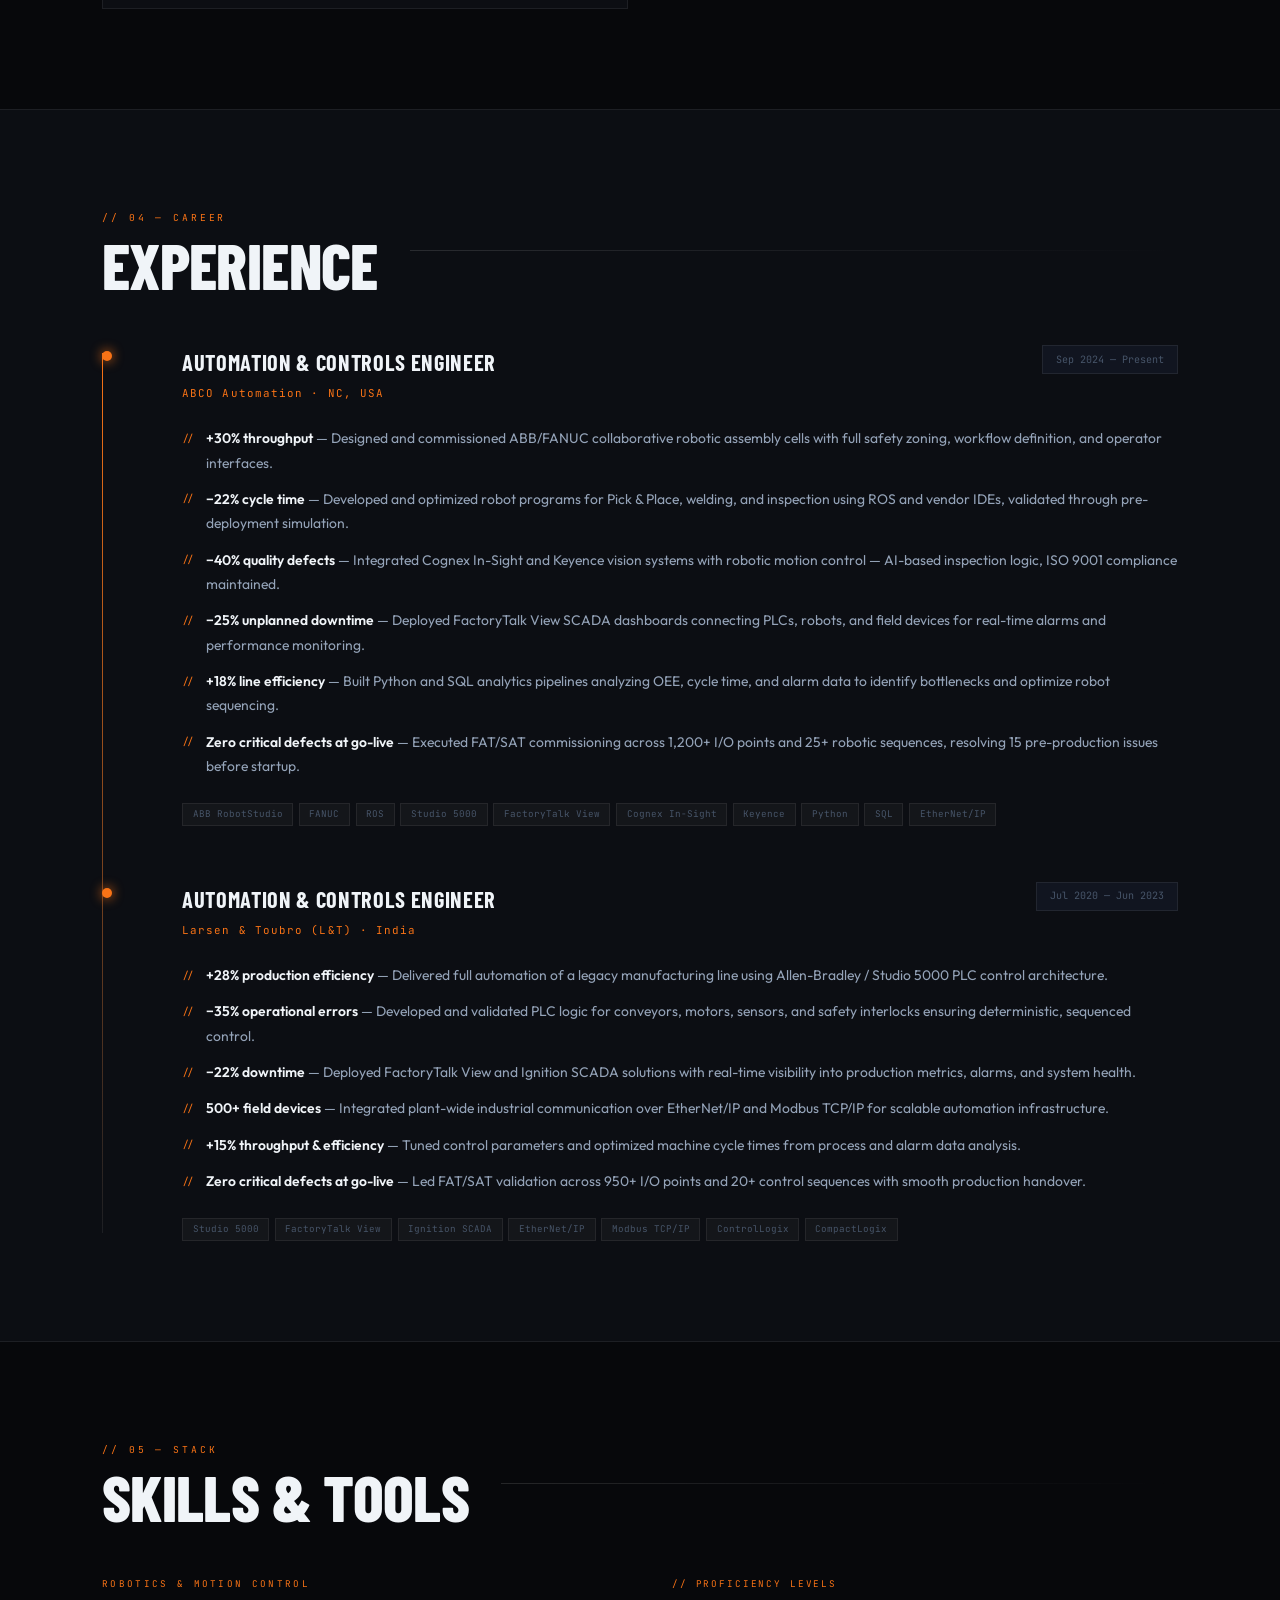
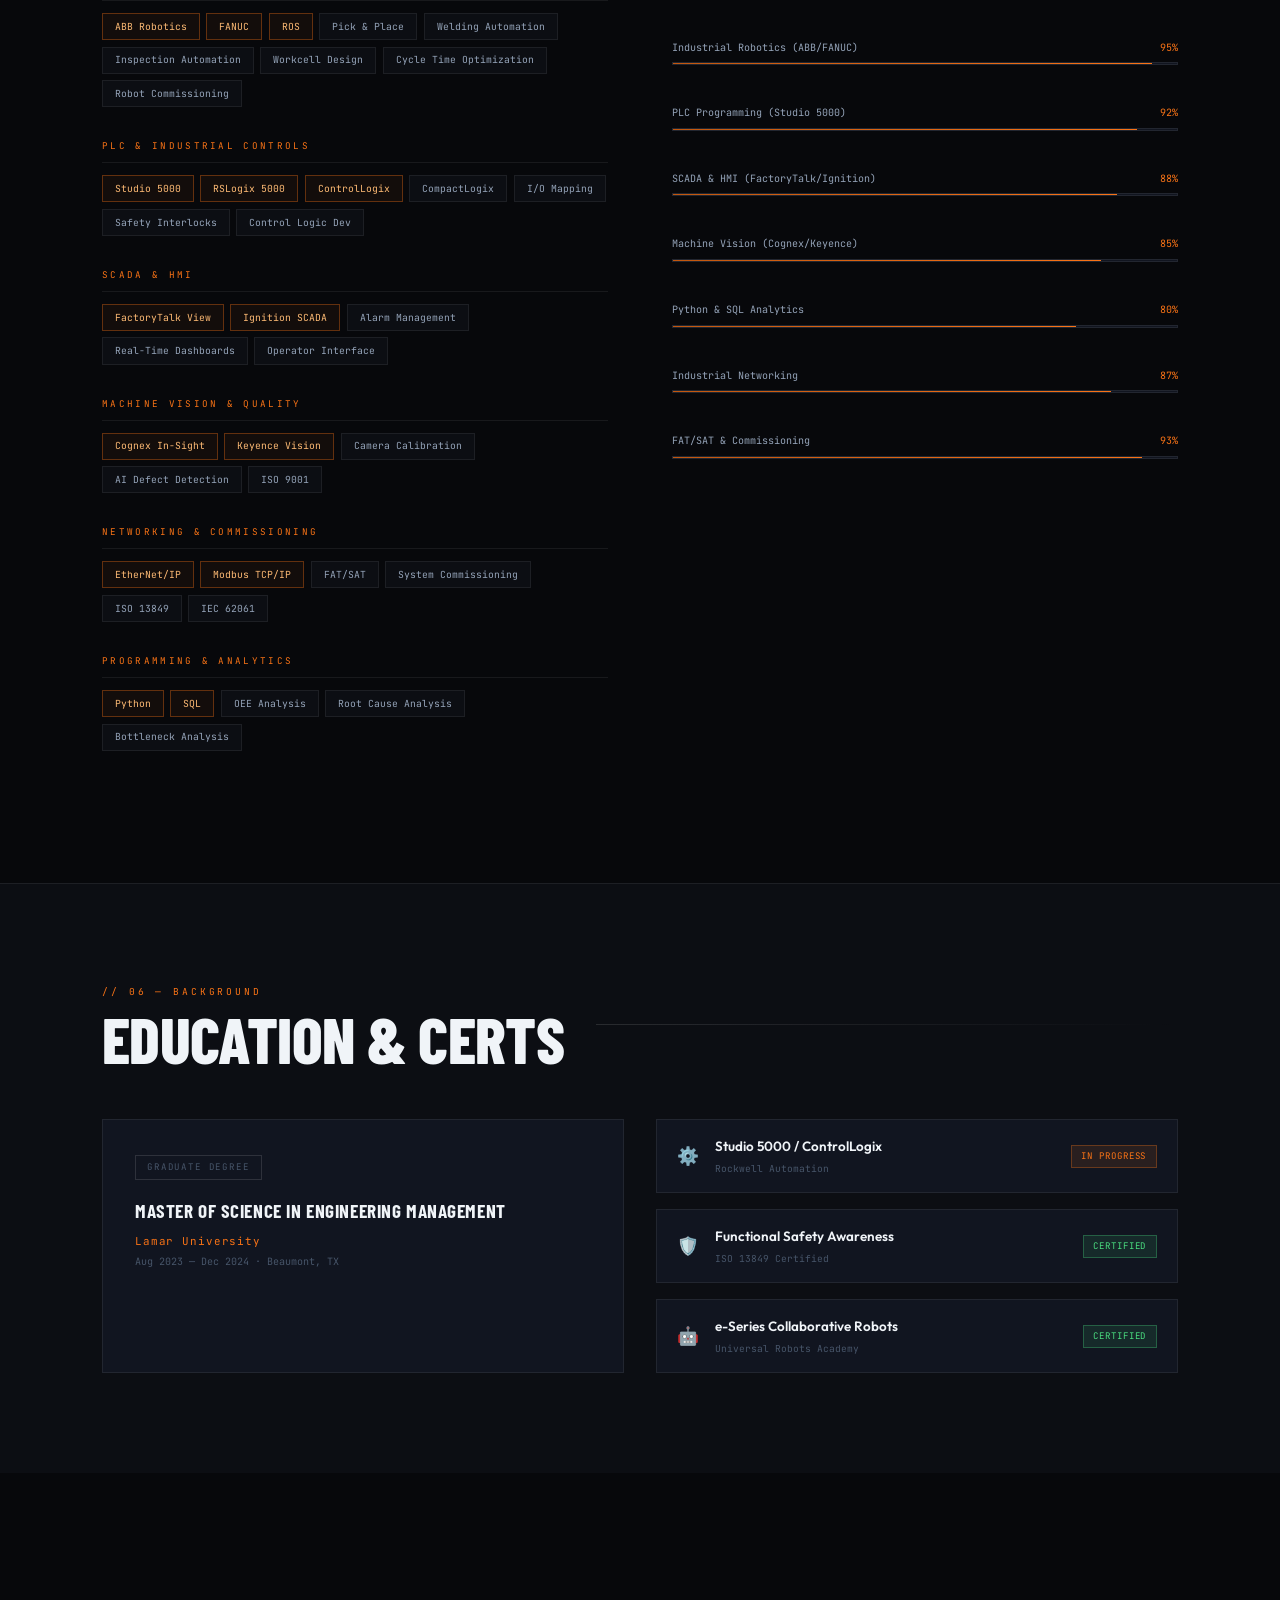
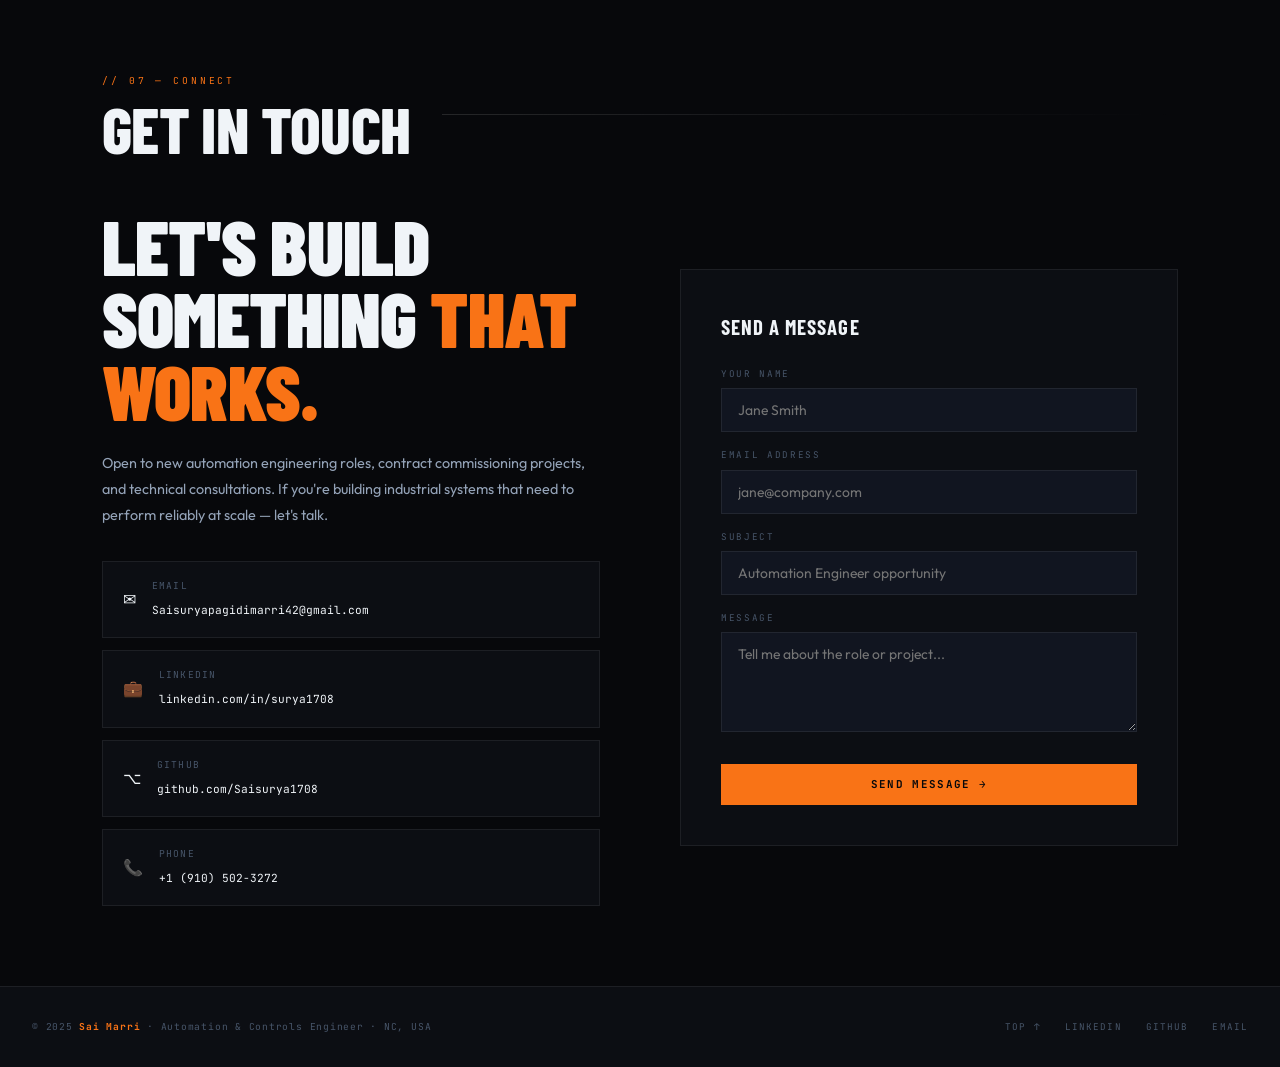
==== commit a8809eca: "Update email contact in index.html" ====
--- a/index.html
+++ b/index.html
@@ -279,7 +279,7 @@
 <body>
 
 <nav class="nav">
-  <div class="nav-logo"><span class="dot"></span>Saisurya.P</div>
+  <div class="nav-logo"><span class="dot"></span>Sai .P</div>
   <ul class="nav-links" id="navLinks">
     <a href="#about">About</a>
     <a href="#expertise">Expertise</a>
@@ -569,7 +569,7 @@
         <div class="contact-headline">Let's Build<br>Something <span class="hl">That Works.</span></div>
         <p class="contact-body">Open to new automation engineering roles, contract commissioning projects, and technical consultations. If you're building industrial systems that need to perform reliably at scale — let's talk.</p>
         <div class="contact-links">
-          <a href="mailto:Saisuryapagidimarri@gmail.com" class="contact-link"><span class="cl-icon">✉</span><div><span class="cl-label">Email</span><span class="cl-val">Saisuryapagidimarri@gmail.com</span></div><span class="cl-arrow">↗</span></a>
+          <a href="mailto:Saisuryapagidimarri42@gmail.com" class="contact-link"><span class="cl-icon">✉</span><div><span class="cl-label">Email</span><span class="cl-val">Saisuryapagidimarri42@gmail.com</span></div><span class="cl-arrow">↗</span></a>
           <a href="https://www.linkedin.com/in/surya1708" target="_blank" class="contact-link"><span class="cl-icon">💼</span><div><span class="cl-label">LinkedIn</span><span class="cl-val">linkedin.com/in/surya1708</span></div><span class="cl-arrow">↗</span></a>
           <a href="https://github.com/Saisurya1708" target="_blank" class="contact-link"><span class="cl-icon">⌥</span><div><span class="cl-label">GitHub</span><span class="cl-val">github.com/Saisurya1708</span></div><span class="cl-arrow">↗</span></a>
           <a href="tel:+19105023272" class="contact-link"><span class="cl-icon">📞</span><div><span class="cl-label">Phone</span><span class="cl-val">+1 (910) 502-3272</span></div><span class="cl-arrow">↗</span></a>
@@ -607,7 +607,7 @@
             ✓ Message sent — I'll get back to you within 24 hours.
           </div>
           <div id="formError" style="display:none;margin-top:1rem;padding:1rem;border:1px solid rgba(248,113,113,.35);background:rgba(248,113,113,.07);font-family:var(--mono);font-size:.68rem;color:var(--red);letter-spacing:.05em;">
-            ✗ Something went wrong. Please email me directly at Saisuryapagidimarri@gmail.com
+            ✗ Something went wrong. Please email me directly at Saisuryapagidimarri42@gmail.com
           </div>
 
         </form>
